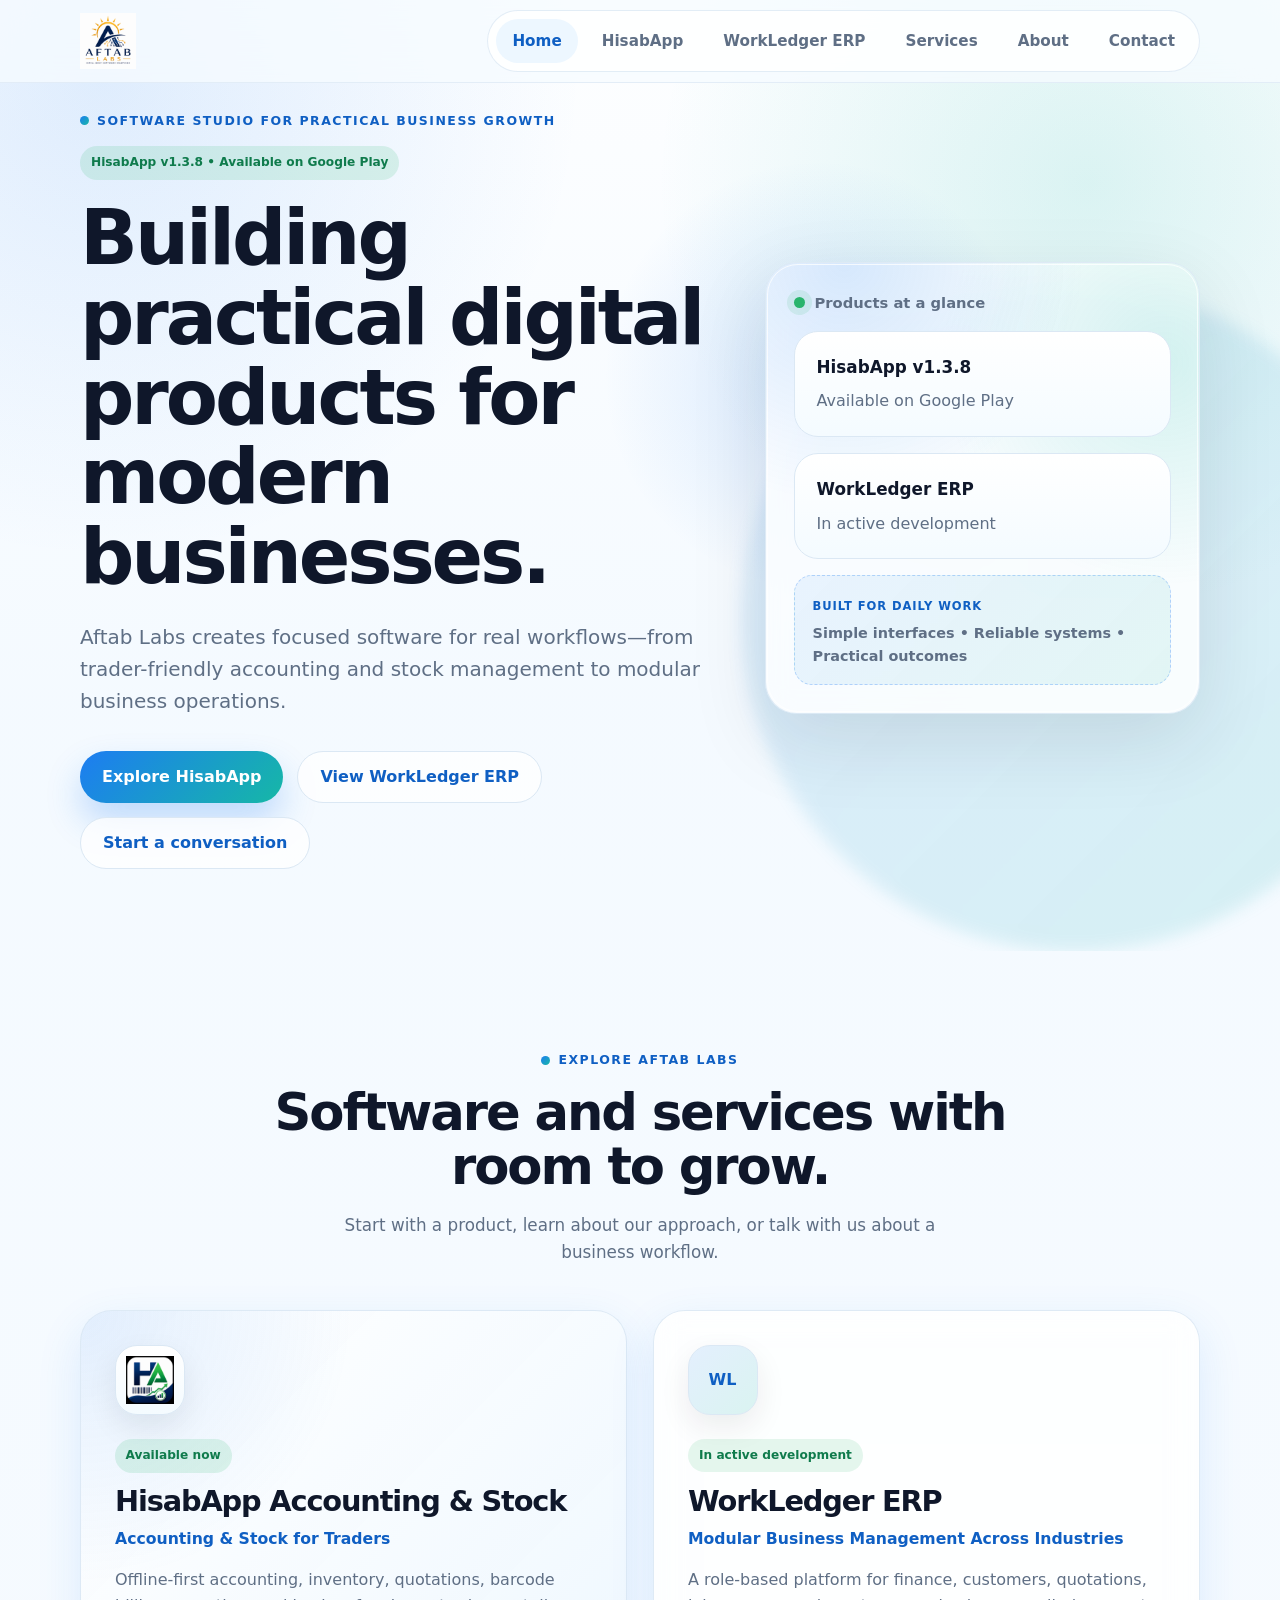
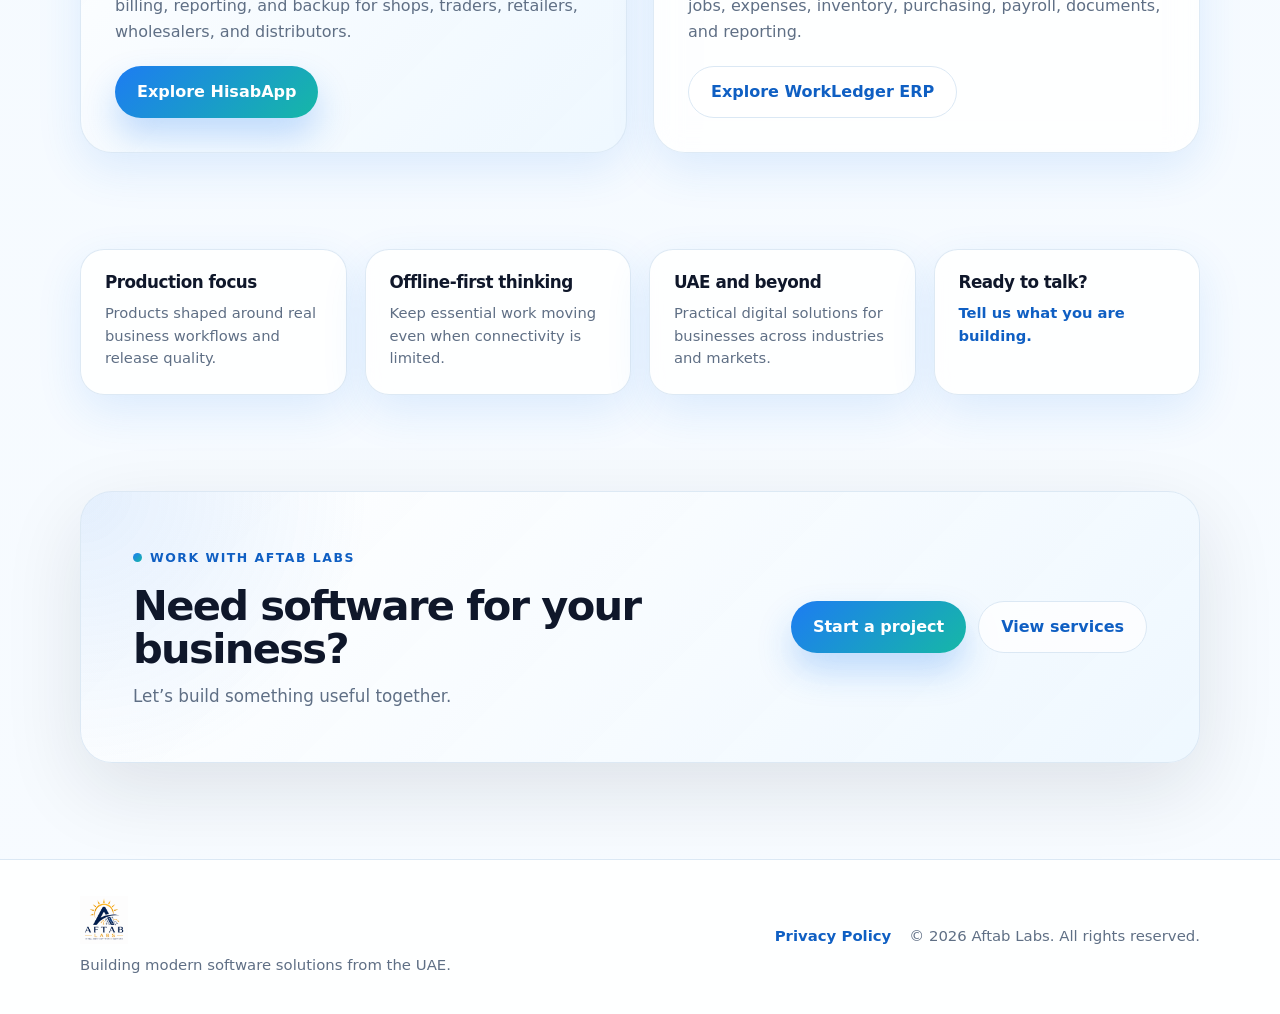
==== index.html @ db3553d0 "Convert website to multi-page static site" ====
<!DOCTYPE html>
<html lang="en">
<head>
  <meta charset="UTF-8">
  <meta name="viewport" content="width=device-width, initial-scale=1.0">
  <meta name="google-site-verification" content="0Ly6-hkCd9INJCVH35sfvbe9faQT4SO8TPJ5B1sf8u8">
  <meta name="description" content="Aftab Labs builds practical business software, including HisabApp Accounting &amp; Stock and WorkLedger ERP, for companies across the UAE and beyond.">
  <link rel="canonical" href="https://aftablabs.com/">
  <meta property="og:type" content="website">
  <meta property="og:url" content="https://aftablabs.com/">
  <meta property="og:title" content="Aftab Labs | Practical software for modern businesses">
  <meta property="og:description" content="Explore HisabApp, WorkLedger ERP, and practical technology services from Aftab Labs.">
  <meta property="og:image" content="https://aftablabs.com/assets/aftab-labs-social-preview.png">
  <meta property="og:image:width" content="1731"><meta property="og:image:height" content="909"><meta property="og:image:alt" content="Aftab Labs — practical software for modern businesses">
  <meta name="twitter:card" content="summary_large_image"><meta name="twitter:image" content="https://aftablabs.com/assets/aftab-labs-social-preview.png">
  <title>Aftab Labs | Practical software for modern businesses</title>
  <link rel="icon" type="image/png" href="assets/favicon.png">
  <link rel="stylesheet" href="style.css">
  <script type="application/ld+json">{"@context":"https://schema.org","@type":"Organization","name":"Aftab Labs","url":"https://aftablabs.com/","logo":"https://aftablabs.com/assets/aftab-labs-logo-final.png","email":"info@aftablabs.com","telephone":"+971541717940","address":{"@type":"PostalAddress","addressCountry":"AE"}}</script>
</head>
<body>
  <header class="site-header" data-header>
    <nav class="nav container" aria-label="Primary navigation">
      <a class="brand" href="index.html" aria-label="Aftab Labs home"><img src="assets/aftab-labs-logo-final.png" alt="Aftab Labs logo"></a>
      <button class="nav-toggle" type="button" aria-expanded="false" aria-controls="primary-menu" data-nav-toggle><span class="sr-only">Toggle navigation</span><span></span><span></span><span></span></button>
      <div class="nav-menu" id="primary-menu" data-nav-menu>
        <a href="index.html" aria-current="page">Home</a><a href="hisabapp.html">HisabApp</a><a href="workledger-erp.html">WorkLedger ERP</a><a href="services.html">Services</a><a href="about.html">About</a><a href="contact.html">Contact</a>
      </div>
    </nav>
  </header>

  <main>
    <section class="hero section home-hero"><div class="container hero-grid"><div class="hero-copy reveal"><p class="eyebrow">Software studio for practical business growth</p><span class="badge badge-live">HisabApp v1.3.8 &bull; Available on Google Play</span><h1>Building practical digital products for modern businesses.</h1><p class="hero-text">Aftab Labs creates focused software for real workflows—from trader-friendly accounting and stock management to modular business operations.</p><div class="hero-actions"><a class="btn btn-primary" href="hisabapp.html">Explore HisabApp</a><a class="btn btn-secondary" href="workledger-erp.html">View WorkLedger ERP</a><a class="btn btn-secondary" href="contact.html">Start a conversation</a></div></div><div class="hero-card reveal" aria-label="Aftab Labs products"><div class="hero-card-header"><span class="status-dot"></span><span>Products at a glance</span></div><div class="metric-card"><strong>HisabApp v1.3.8</strong><span>Available on Google Play</span></div><div class="metric-card"><strong>WorkLedger ERP</strong><span>In active development</span></div><div class="hero-next"><span class="hero-next-label">Built for daily work</span><p>Simple interfaces &bull; Reliable systems &bull; Practical outcomes</p></div></div></div></section>

    <section class="section products"><div class="container"><div class="section-heading centered reveal"><p class="eyebrow">Explore Aftab Labs</p><h2>Software and services with room to grow.</h2><p>Start with a product, learn about our approach, or talk with us about a business workflow.</p></div><div class="product-grid"><article class="product-card featured reveal"><div class="product-logo-wrap"><img src="assets/hisabapp-logo.png" alt="HisabApp logo"></div><div><span class="badge badge-live">Available now</span><h3>HisabApp Accounting &amp; Stock</h3><p class="product-tagline">Accounting &amp; Stock for Traders</p><p>Offline-first accounting, inventory, quotations, barcode billing, reporting, and backup for shops, traders, retailers, wholesalers, and distributors.</p><div class="product-actions"><a class="btn btn-primary" href="hisabapp.html">Explore HisabApp</a></div></div></article><article class="product-card reveal"><div class="product-icon" aria-hidden="true">WL</div><div><span class="badge badge-green">In active development</span><h3>WorkLedger ERP</h3><p class="product-tagline">Modular Business Management Across Industries</p><p>A role-based platform for finance, customers, quotations, jobs, expenses, inventory, purchasing, payroll, documents, and reporting.</p><div class="product-actions"><a class="btn btn-secondary" href="workledger-erp.html">Explore WorkLedger ERP</a></div></div></article></div></div></section>

    <section class="section trust"><div class="container"><div class="trust-grid"><article class="trust-card reveal"><h3>Production focus</h3><p>Products shaped around real business workflows and release quality.</p></article><article class="trust-card reveal"><h3>Offline-first thinking</h3><p>Keep essential work moving even when connectivity is limited.</p></article><article class="trust-card reveal"><h3>UAE and beyond</h3><p>Practical digital solutions for businesses across industries and markets.</p></article><article class="trust-card reveal"><h3>Ready to talk?</h3><p><a href="contact.html">Tell us what you are building.</a></p></article></div></div></section>

    <section class="section cta-band"><div class="container cta-band-card reveal"><div><p class="eyebrow">Work with Aftab Labs</p><h2>Need software for your business?</h2><p>Let&rsquo;s build something useful together.</p></div><div class="cta-band-actions"><a class="btn btn-primary" href="contact.html">Start a project</a><a class="btn btn-secondary" href="services.html">View services</a></div></div></section>
  </main>

  <footer class="site-footer"><div class="container footer-content"><div class="footer-main"><a class="brand footer-brand" href="index.html" aria-label="Aftab Labs home"><img src="assets/aftab-labs-logo-final.png" alt="Aftab Labs logo"></a><p>Building modern software solutions from the UAE.</p></div><div class="footer-meta"><a href="privacy.html">Privacy Policy</a><span>&copy; <span data-year></span> Aftab Labs. All rights reserved.</span></div></div></footer>
  <script src="script.js"></script>
</body>
</html>
---- style.css ----
:root {
  --bg: #f7fbff;
  --surface: #ffffff;
  --surface-soft: #edf7ff;
  --text: #0f172a;
  --muted: #5f6f85;
  --line: #dbe8f4;
  --blue: #1d7cf2;
  --blue-dark: #0f5fc3;
  --teal: #16b8a6;
  --green: #28b46b;
  --shadow: 0 26px 80px rgba(15, 23, 42, 0.11);
  --shadow-soft: 0 16px 45px rgba(29, 124, 242, 0.12);
  --shadow-lift: 0 24px 58px rgba(15, 23, 42, 0.13);
  --radius-xl: 32px;
  --radius-lg: 24px;
  --radius-md: 18px;
}

* {
  box-sizing: border-box;
}

html {
  scroll-behavior: smooth;
}

body {
  margin: 0;
  font-family: system-ui, -apple-system, BlinkMacSystemFont, "Segoe UI", sans-serif;
  color: var(--text);
  background:
    radial-gradient(circle at 8% 3%, rgba(29, 124, 242, 0.13), transparent 30rem),
    radial-gradient(circle at 85% 7%, rgba(22, 184, 166, 0.14), transparent 27rem),
    linear-gradient(180deg, rgba(255, 255, 255, 0.72), rgba(237, 247, 255, 0.28) 44rem, rgba(255, 255, 255, 0)),
    var(--bg);
  line-height: 1.6;
}

body.nav-open {
  overflow: hidden;
}

img {
  display: block;
  max-width: 100%;
}

a {
  color: inherit;
  text-decoration: none;
}

p {
  margin: 0;
  color: var(--muted);
}

h1,
h2,
h3 {
  margin: 0;
  color: var(--text);
  letter-spacing: -0.04em;
  line-height: 1.05;
}

h1 {
  max-width: 760px;
  font-size: clamp(3rem, 8vw, 5.9rem);
}

h2 {
  font-size: clamp(2rem, 4vw, 3.35rem);
}

h3 {
  font-size: 1.35rem;
}

.container {
  width: min(1120px, calc(100% - 40px));
  margin-inline: auto;
}

.section {
  padding: 96px 0;
}

.narrow-hero {
  width: min(900px, calc(100% - 40px));
}

.narrow-content {
  width: min(780px, calc(100% - 40px));
}

.narrow-content h2 {
  margin-top: 42px;
  margin-bottom: 14px;
  font-size: clamp(1.6rem, 3vw, 2.3rem);
}

.narrow-content p {
  margin-bottom: 18px;
}

.narrow-content a,
.trust-card a {
  color: var(--blue-dark);
  font-weight: 700;
}

.product-page-logo {
  width: 180px;
  height: auto;
  margin: 0 auto 20px;
}

.contact-section {
  padding-top: 72px;
}

.contact-layout {
  display: grid;
  grid-template-columns: minmax(340px, 0.88fr) minmax(0, 1.12fr);
  gap: 28px;
  align-items: stretch;
}

.contact-card.contact-details-card {
  grid-template-columns: 1fr;
  align-content: start;
  gap: 30px;
  padding: 38px;
}

.contact-details-card .contact-links a {
  min-width: 0;
}

.contact-location {
  margin-top: auto !important;
  padding-top: 8px;
  color: var(--blue-dark);
  font-size: 0.88rem;
  font-weight: 700;
}

.contact-form {
  display: grid;
  gap: 10px;
  padding: 38px;
  background: var(--surface);
  border: 1px solid var(--line);
  border-radius: var(--radius-xl);
  box-shadow: var(--shadow-soft);
}

.contact-form h2 {
  margin-bottom: 8px;
}

.contact-form label:not(.honeypot) {
  margin-top: 8px;
  color: var(--text);
  font-weight: 700;
}

.contact-form input,
.contact-form textarea {
  width: 100%;
  padding: 13px 15px;
  color: var(--text);
  font: inherit;
  background: var(--bg);
  border: 1px solid var(--line);
  border-radius: 14px;
}

.contact-form input:focus,
.contact-form textarea:focus {
  outline: 3px solid rgba(29, 124, 242, 0.18);
  border-color: var(--blue);
}

.contact-form button:disabled {
  cursor: wait;
  opacity: 0.65;
}

.form-note,
.form-status {
  font-size: 0.92rem;
}

.form-status {
  min-height: 1.5em;
  color: var(--blue-dark);
}

.honeypot {
  position: absolute;
  width: 1px;
  height: 1px;
  overflow: hidden;
  clip: rect(0 0 0 0);
  white-space: nowrap;
}

.sr-only {
  position: absolute;
  width: 1px;
  height: 1px;
  padding: 0;
  margin: -1px;
  overflow: hidden;
  clip: rect(0, 0, 0, 0);
  white-space: nowrap;
  border: 0;
}

.site-header {
  position: sticky;
  top: 0;
  z-index: 20;
  width: 100%;
  background: rgba(247, 251, 255, 0.78);
  border-bottom: 1px solid rgba(219, 232, 244, 0.72);
  backdrop-filter: blur(18px);
  transition: box-shadow 180ms ease, background 180ms ease;
}

.site-header.is-scrolled {
  background: rgba(255, 255, 255, 0.9);
  box-shadow: 0 14px 40px rgba(15, 23, 42, 0.07);
}

.nav {
  display: flex;
  align-items: center;
  justify-content: space-between;
  min-height: 82px;
  gap: 24px;
}

.brand {
  display: inline-flex;
  align-items: center;
  gap: 12px;
  font-weight: 800;
  letter-spacing: -0.03em;
}

.brand img {
  height: 56px;
  width: auto;
  max-height: 56px;
  object-fit: contain;
}

.nav-menu {
  display: flex;
  align-items: center;
  gap: 8px;
  padding: 8px;
  background: rgba(255, 255, 255, 0.72);
  border: 1px solid rgba(219, 232, 244, 0.78);
  border-radius: 999px;
}

.nav-menu a {
  padding: 10px 16px;
  color: var(--muted);
  font-size: 0.95rem;
  font-weight: 600;
  border-radius: 999px;
  transition: color 180ms ease, background 180ms ease;
}

.nav-menu a:hover,
.nav-menu a:focus-visible {
  color: var(--blue-dark);
  background: var(--surface-soft);
}

.nav-menu a[aria-current="page"] {
  color: var(--blue-dark);
  background: var(--surface-soft);
}

.nav-toggle {
  display: none;
  width: 44px;
  height: 44px;
  padding: 10px;
  background: var(--surface);
  border: 1px solid var(--line);
  border-radius: 14px;
}

.nav-toggle span:not(.sr-only) {
  display: block;
  width: 100%;
  height: 2px;
  margin: 5px 0;
  background: var(--text);
  border-radius: 999px;
}

.hero {
  position: relative;
  min-height: min(780px, calc(100vh - 82px));
  display: grid;
  align-items: center;
  padding-top: 34px;
  padding-bottom: 72px;
  overflow: hidden;
}

.hero.page-hero {
  min-height: 560px;
}

.home-hero h1 {
  font-size: clamp(3rem, 6vw, 4.75rem);
}

.page-hero h1 {
  max-width: 820px;
  font-size: clamp(2.8rem, 6vw, 4.8rem);
}

.hero::before {
  content: "";
  position: absolute;
  inset: 8% auto auto 50%;
  width: 28rem;
  height: 28rem;
  background: radial-gradient(circle, rgba(29, 124, 242, 0.16), transparent 68%);
  transform: translateX(-10%);
  z-index: -1;
}

.hero::after {
  content: "";
  position: absolute;
  inset: auto -10% 0 auto;
  width: 52vw;
  height: 52vw;
  min-width: 420px;
  min-height: 420px;
  background: linear-gradient(135deg, rgba(29, 124, 242, 0.11), rgba(22, 184, 166, 0.14));
  border-radius: 999px;
  filter: blur(8px);
  z-index: -1;
}

.hero-grid {
  display: grid;
  grid-template-columns: minmax(0, 1.18fr) minmax(320px, 0.82fr);
  align-items: center;
  gap: 58px;
  transform: translateY(-10px);
}

.eyebrow {
  display: inline-flex;
  align-items: center;
  gap: 8px;
  margin-bottom: 16px;
  color: var(--blue-dark);
  font-size: 0.78rem;
  font-weight: 800;
  letter-spacing: 0.12em;
  text-transform: uppercase;
}

.eyebrow::before {
  content: "";
  width: 9px;
  height: 9px;
  background: linear-gradient(135deg, var(--blue), var(--teal));
  border-radius: 999px;
}

.hero-text {
  max-width: 650px;
  margin-top: 24px;
  font-size: clamp(1.05rem, 2vw, 1.25rem);
}

.hero-actions {
  display: flex;
  flex-wrap: wrap;
  gap: 14px;
  margin-top: 34px;
}

.btn {
  display: inline-flex;
  align-items: center;
  justify-content: center;
  min-height: 52px;
  padding: 0 22px;
  font-weight: 800;
  border-radius: 999px;
  transition: transform 180ms ease, box-shadow 180ms ease, background 180ms ease;
}

.btn:hover,
.btn:focus-visible {
  transform: translateY(-2px);
}

.btn-primary {
  color: #ffffff;
  background: linear-gradient(135deg, var(--blue), var(--teal));
  box-shadow: 0 18px 34px rgba(29, 124, 242, 0.25);
}

.btn-secondary {
  color: var(--blue-dark);
  background: rgba(255, 255, 255, 0.78);
  border: 1px solid var(--line);
}

.hero-card,
.product-card,
.service-card,
.contact-card {
  background: rgba(255, 255, 255, 0.82);
  border: 1px solid rgba(219, 232, 244, 0.9);
  box-shadow: var(--shadow-soft);
  backdrop-filter: blur(14px);
}

.hero-card {
  position: relative;
  display: grid;
  gap: 16px;
  padding: 28px;
  overflow: hidden;
  background:
    radial-gradient(circle at 18% 0%, rgba(29, 124, 242, 0.16), transparent 15rem),
    radial-gradient(circle at 92% 22%, rgba(22, 184, 166, 0.16), transparent 14rem),
    rgba(255, 255, 255, 0.84);
  border-radius: var(--radius-xl);
  box-shadow: var(--shadow);
}

.hero-card::before {
  content: "";
  position: absolute;
  inset: 1px;
  border: 1px solid rgba(255, 255, 255, 0.72);
  border-radius: calc(var(--radius-xl) - 1px);
  pointer-events: none;
}

.hero-card-header {
  display: flex;
  align-items: center;
  gap: 10px;
  color: var(--muted);
  font-size: 0.92rem;
  font-weight: 700;
}

.status-dot {
  width: 11px;
  height: 11px;
  background: var(--green);
  border-radius: 999px;
  box-shadow: 0 0 0 7px rgba(40, 180, 107, 0.12);
}

.hero-dashboard {
  display: grid;
  grid-template-columns: 1fr 118px;
  gap: 16px;
  align-items: end;
  padding: 18px;
  background:
    linear-gradient(135deg, rgba(255, 255, 255, 0.94), rgba(237, 247, 255, 0.82));
  border: 1px solid rgba(219, 232, 244, 0.92);
  border-radius: 24px;
  box-shadow: 0 14px 34px rgba(15, 23, 42, 0.07);
}

.dashboard-label {
  display: block;
  margin-bottom: 6px;
  color: var(--muted);
  font-size: 0.78rem;
  font-weight: 800;
  letter-spacing: 0.08em;
  text-transform: uppercase;
}

.hero-dashboard strong {
  display: block;
  font-size: 1.2rem;
  line-height: 1.1;
  letter-spacing: -0.04em;
}

.dashboard-chart {
  display: flex;
  align-items: end;
  gap: 7px;
  height: 72px;
  padding: 10px;
  background: rgba(255, 255, 255, 0.72);
  border: 1px solid rgba(219, 232, 244, 0.8);
  border-radius: 18px;
}

.dashboard-chart span {
  flex: 1;
  height: var(--height);
  min-height: 16px;
  background: linear-gradient(180deg, var(--teal), var(--blue));
  border-radius: 999px 999px 4px 4px;
  opacity: 0.86;
}

.metric-card {
  padding: 22px;
  background: linear-gradient(180deg, #ffffff, #f4fbff);
  border: 1px solid var(--line);
  border-radius: var(--radius-lg);
  box-shadow: inset 0 1px 0 rgba(255, 255, 255, 0.9);
}

.metric-card strong,
.metric-card span {
  display: block;
}

.metric-card strong {
  margin-bottom: 8px;
  font-size: 1.05rem;
}

.metric-card span {
  color: var(--muted);
}

.capability-list {
  display: grid;
  grid-template-columns: repeat(2, 1fr);
  gap: 10px;
}

.capability-list span {
  padding: 12px;
  color: var(--blue-dark);
  font-size: 0.88rem;
  font-weight: 800;
  text-align: center;
  background: var(--surface-soft);
  border-radius: 14px;
}

.split {
  display: grid;
  grid-template-columns: 0.9fr 1.1fr;
  gap: 70px;
  align-items: start;
}

.section-heading p:not(.eyebrow) {
  max-width: 660px;
  margin-top: 18px;
  font-size: 1.05rem;
}

.centered {
  max-width: 780px;
  margin: 0 auto 44px;
  text-align: center;
}

.centered .eyebrow {
  justify-content: center;
}

.centered p:not(.eyebrow) {
  margin-inline: auto;
}

.section-copy {
  display: grid;
  gap: 18px;
  font-size: 1.06rem;
}

.product-grid {
  display: grid;
  grid-template-columns: repeat(2, minmax(0, 1fr));
  gap: 26px;
}

.product-card {
  position: relative;
  display: grid;
  gap: 24px;
  min-height: 100%;
  padding: 34px;
  overflow: hidden;
  border-radius: var(--radius-xl);
  transition: transform 220ms ease, border-color 220ms ease, box-shadow 220ms ease;
}

.product-card::after {
  content: "";
  position: absolute;
  inset: auto -15% -32% 35%;
  width: 220px;
  height: 220px;
  background: radial-gradient(circle, rgba(29, 124, 242, 0.13), transparent 68%);
  opacity: 0;
  transition: opacity 220ms ease, transform 220ms ease;
  pointer-events: none;
}

.product-card:hover,
.product-card:focus-within {
  transform: translateY(-6px);
  border-color: rgba(29, 124, 242, 0.24);
  box-shadow: var(--shadow-lift);
}

.product-card:hover::after,
.product-card:focus-within::after {
  opacity: 1;
  transform: translateY(-10px);
}

.product-card.featured {
  background:
    radial-gradient(circle at 0% 0%, rgba(29, 124, 242, 0.13), transparent 17rem),
    linear-gradient(135deg, rgba(255, 255, 255, 0.94), rgba(237, 247, 255, 0.92)),
    var(--surface);
}

.product-logo-wrap,
.product-icon {
  display: grid;
  place-items: center;
  width: 70px;
  height: 70px;
  background: linear-gradient(180deg, #ffffff, #f4fbff);
  border: 1px solid var(--line);
  border-radius: 22px;
  box-shadow: 0 12px 30px rgba(15, 23, 42, 0.08);
}

.product-logo-wrap img {
  width: 48px;
  height: 48px;
  object-fit: contain;
}

.product-icon {
  color: var(--blue-dark);
  font-weight: 900;
  background: linear-gradient(135deg, rgba(29, 124, 242, 0.12), rgba(22, 184, 166, 0.16)), #ffffff;
}

.badge {
  display: inline-flex;
  margin-bottom: 14px;
  padding: 7px 11px;
  color: var(--blue-dark);
  font-size: 0.76rem;
  font-weight: 800;
  background: rgba(29, 124, 242, 0.1);
  border-radius: 999px;
}

.badge-green {
  color: #0f7b4c;
  background: rgba(40, 180, 107, 0.12);
}

.badge-live {
  color: #0f7b4c;
  background: rgba(40, 180, 107, 0.14);
}

.hero-copy .badge-live {
  margin-bottom: 18px;
}

.product-actions {
  margin-top: 22px;
}

.product-tagline {
  margin-top: 10px !important;
  color: var(--blue-dark) !important;
  font-weight: 700;
  font-size: 0.98rem !important;
}

.release-note {
  margin-top: 14px !important;
  font-size: 0.92rem !important;
  line-height: 1.55;
}

.hero-next {
  padding: 16px 18px;
  background: linear-gradient(135deg, rgba(29, 124, 242, 0.08), rgba(22, 184, 166, 0.1));
  border: 1px dashed rgba(29, 124, 242, 0.28);
  border-radius: 18px;
}

.hero-next-label {
  display: inline-block;
  margin-bottom: 6px;
  color: var(--blue-dark);
  font-size: 0.72rem;
  font-weight: 800;
  letter-spacing: 0.08em;
  text-transform: uppercase;
}

.hero-next p {
  color: var(--muted);
  font-size: 0.9rem;
  font-weight: 600;
}

.feature-badges {
  display: flex;
  flex-wrap: wrap;
  gap: 8px;
  margin-top: 18px;
}

.feature-badge {
  display: inline-flex;
  align-items: center;
  gap: 6px;
  padding: 7px 11px;
  color: var(--blue-dark);
  font-size: 0.76rem;
  font-weight: 800;
  background: rgba(29, 124, 242, 0.08);
  border: 1px solid rgba(29, 124, 242, 0.14);
  border-radius: 999px;
}

.feature-badge::before {
  content: "\2713";
  color: var(--green);
  font-weight: 900;
}

.coming-soon-list {
  display: grid;
  gap: 10px;
  margin: 0;
  padding: 0;
  list-style: none;
}

.coming-soon-list li {
  padding: 12px 14px;
  color: var(--muted);
  font-size: 0.9rem;
  font-weight: 600;
  background: var(--surface-soft);
  border-radius: 14px;
}

.release-banner {
  padding: 14px 0 0;
}

.release-banner-inner {
  display: flex;
  align-items: center;
  justify-content: space-between;
  gap: 20px;
  padding: 16px 20px;
  background:
    linear-gradient(135deg, rgba(255, 255, 255, 0.94), rgba(237, 247, 255, 0.9));
  border: 1px solid rgba(219, 232, 244, 0.92);
  border-radius: 20px;
  box-shadow: var(--shadow-soft);
}

.release-banner-title {
  color: var(--text);
  font-size: 0.98rem;
  font-weight: 800;
  letter-spacing: -0.02em;
}

.release-banner-languages {
  margin-top: 4px;
  font-size: 0.86rem;
}

.download {
  padding-top: 0;
}

.download-card {
  display: grid;
  grid-template-columns: minmax(0, 1fr) auto;
  gap: 32px;
  align-items: center;
  padding: clamp(24px, 4vw, 40px);
  background: rgba(255, 255, 255, 0.86);
  border: 1px solid rgba(219, 232, 244, 0.92);
  border-radius: var(--radius-xl);
  box-shadow: var(--shadow);
}

.download-actions {
  display: grid;
  gap: 16px;
  justify-items: start;
}

.play-badge-link {
  display: inline-block;
}

.play-badge {
  width: min(200px, 100%);
  height: auto;
}

.download-cta {
  font-size: 0.95rem;
  font-weight: 700;
  color: var(--blue-dark);
}

.download-qr {
  display: grid;
  justify-items: center;
  gap: 10px;
  padding: 16px;
  background: #ffffff;
  border: 1px solid var(--line);
  border-radius: 20px;
  box-shadow: var(--shadow-soft);
}

.download-qr img {
  width: 180px;
  height: 180px;
  object-fit: contain;
}

.download-qr p {
  font-size: 0.86rem;
  font-weight: 700;
  text-align: center;
  color: var(--blue-dark);
}

.hisab-feature-grid {
  display: grid;
  grid-template-columns: repeat(4, minmax(0, 1fr));
  gap: 18px;
}

.hisab-feature-card {
  padding: 24px;
  background: rgba(255, 255, 255, 0.86);
  border: 1px solid rgba(219, 232, 244, 0.92);
  border-radius: var(--radius-lg);
  box-shadow: var(--shadow-soft);
}

.hisab-feature-card h3 {
  font-size: 1.05rem;
  letter-spacing: -0.03em;
}

.hisab-feature-card p {
  margin-top: 10px;
  font-size: 0.92rem;
  line-height: 1.55;
}

.product-card p {
  margin-top: 16px;
}

.product-card h3 {
  font-size: clamp(1.45rem, 2.4vw, 1.8rem);
}

.preview {
  position: relative;
  overflow: hidden;
  background:
    radial-gradient(circle at 50% 34%, rgba(22, 184, 166, 0.12), transparent 34rem),
    radial-gradient(circle at 88% 16%, rgba(29, 124, 242, 0.1), transparent 28rem),
    linear-gradient(180deg, rgba(237, 247, 255, 0.72), rgba(255, 255, 255, 0));
}

.preview::before {
  content: "";
  position: absolute;
  inset: 18% 8% auto;
  height: 260px;
  background: linear-gradient(135deg, rgba(29, 124, 242, 0.1), rgba(22, 184, 166, 0.11));
  border: 1px solid rgba(255, 255, 255, 0.58);
  border-radius: 999px;
  filter: blur(28px);
  pointer-events: none;
}

.showcase-banner,
.screenshot-grid {
  position: relative;
}

.showcase-banner {
  display: grid;
  grid-template-columns: minmax(0, 1.1fr) minmax(300px, 0.9fr);
  gap: 28px;
  align-items: center;
  margin-bottom: 28px;
  padding: clamp(18px, 3vw, 28px);
  background:
    radial-gradient(circle at 12% 0%, rgba(29, 124, 242, 0.13), transparent 18rem),
    linear-gradient(135deg, rgba(255, 255, 255, 0.9), rgba(237, 247, 255, 0.86));
  border: 1px solid rgba(219, 232, 244, 0.92);
  border-radius: var(--radius-xl);
  box-shadow: var(--shadow);
  backdrop-filter: blur(14px);
  transition: transform 220ms ease, box-shadow 220ms ease, border-color 220ms ease;
}

.showcase-banner:hover {
  transform: translateY(-5px);
  border-color: rgba(29, 124, 242, 0.24);
  box-shadow: var(--shadow-lift);
}

.showcase-banner-copy {
  padding: 8px;
}

.showcase-banner-copy h3 {
  font-size: clamp(1.65rem, 3vw, 2.5rem);
}

.showcase-banner-copy p {
  margin-top: 16px;
  font-size: 1.02rem;
}

.showcase-image,
.screenshot-image {
  background:
    linear-gradient(135deg, rgba(255, 255, 255, 0.88), rgba(237, 247, 255, 0.72)),
    #ffffff;
  border: 1px solid rgba(219, 232, 244, 0.92);
  box-shadow: inset 0 1px 0 rgba(255, 255, 255, 0.88);
}

.showcase-image {
  position: relative;
  overflow: hidden;
  border-radius: 26px;
}

.showcase-image::after,
.screenshot-image::after {
  content: "";
  position: absolute;
  inset: 0;
  background: linear-gradient(135deg, rgba(255, 255, 255, 0.18), transparent 46%);
  pointer-events: none;
}

.showcase-image img,
.screenshot-image img {
  display: block;
  width: 100%;
  height: 100%;
  object-fit: contain;
}

.showcase-image img {
  aspect-ratio: 16 / 9;
  transition: transform 260ms ease;
}

.screenshot-grid {
  position: relative;
  display: grid;
  grid-template-columns: repeat(3, minmax(0, 1fr));
  gap: 22px;
  align-items: start;
}

.screenshot-card {
  position: relative;
  display: flex;
  flex-direction: column;
  overflow: hidden;
  min-width: 0;
  height: 100%;
  padding: 10px;
  background: rgba(255, 255, 255, 0.86);
  border: 1px solid rgba(219, 232, 244, 0.92);
  border-radius: 24px;
  box-shadow: var(--shadow-soft);
  backdrop-filter: blur(14px);
  transition: transform 220ms ease, box-shadow 220ms ease, border-color 220ms ease;
}

.screenshot-card:hover {
  transform: translateY(-6px) scale(1.01);
  border-color: rgba(29, 124, 242, 0.24);
  box-shadow: var(--shadow-lift);
}

.showcase-banner:hover img {
  transform: scale(1.025);
}

.screenshot-image {
  position: relative;
  display: flex;
  align-items: center;
  justify-content: center;
  overflow: hidden;
  height: 420px;
  border-radius: 18px;
}

.screenshot-image img {
  width: 100%;
  height: 100%;
  object-fit: contain;
}

.screenshot-copy {
  padding: 16px 8px 8px;
}

.screenshot-copy h3 {
  font-size: 1.08rem;
  letter-spacing: -0.03em;
}

.screenshot-copy p {
  margin-top: 8px;
  font-size: 0.9rem;
  line-height: 1.55;
}

.trust {
  padding-top: 0;
}

.trust-grid {
  display: grid;
  grid-template-columns: repeat(4, minmax(0, 1fr));
  gap: 18px;
}

.trust-card {
  padding: 24px;
  background: rgba(255, 255, 255, 0.86);
  border: 1px solid rgba(219, 232, 244, 0.92);
  border-radius: var(--radius-lg);
  box-shadow: var(--shadow-soft);
  backdrop-filter: blur(14px);
}

.trust-card h3 {
  font-size: 1.05rem;
  letter-spacing: -0.03em;
}

.trust-card p {
  margin-top: 10px;
  font-size: 0.92rem;
  line-height: 1.55;
}

.service-grid {
  display: grid;
  grid-template-columns: repeat(3, minmax(0, 1fr));
  gap: 18px;
}

.service-card {
  padding: 26px;
  border-radius: var(--radius-lg);
}

.service-icon {
  display: inline-flex;
  margin-bottom: 28px;
  color: var(--teal);
  font-size: 0.86rem;
  font-weight: 900;
}

.service-card p {
  margin-top: 14px;
  font-size: 0.95rem;
}

.cta-band {
  padding-top: 0;
}

.cta-band-card {
  display: flex;
  align-items: center;
  justify-content: space-between;
  gap: 28px;
  padding: clamp(30px, 5vw, 52px);
  background:
    radial-gradient(circle at 0% 0%, rgba(29, 124, 242, 0.12), transparent 18rem),
    linear-gradient(135deg, rgba(255, 255, 255, 0.94), rgba(237, 247, 255, 0.9));
  border: 1px solid rgba(219, 232, 244, 0.92);
  border-radius: var(--radius-xl);
  box-shadow: var(--shadow);
}

.cta-band-card h2 {
  font-size: clamp(1.8rem, 3.5vw, 2.6rem);
}

.cta-band-card p:not(.eyebrow) {
  margin-top: 12px;
  font-size: 1.05rem;
}

.cta-band-actions {
  display: flex;
  flex-wrap: wrap;
  gap: 12px;
  flex-shrink: 0;
}

.contact-card {
  position: relative;
  display: grid;
  grid-template-columns: 1.15fr 0.85fr;
  gap: 36px;
  align-items: center;
  padding: clamp(30px, 6vw, 58px);
  background:
    linear-gradient(135deg, rgba(255, 255, 255, 0.92), rgba(237, 247, 255, 0.9)),
    var(--surface);
  border-radius: var(--radius-xl);
  box-shadow: var(--shadow);
  overflow: hidden;
}

.contact-card::after {
  content: "";
  position: absolute;
  inset: auto -8% -45% auto;
  width: 360px;
  height: 360px;
  background: radial-gradient(circle, rgba(22, 184, 166, 0.16), transparent 66%);
  pointer-events: none;
}

.contact-card p:not(.eyebrow) {
  margin-top: 18px;
  max-width: 640px;
}

.contact-card > div {
  position: relative;
  z-index: 1;
}

.contact-links {
  position: relative;
  z-index: 1;
  display: grid;
  gap: 12px;
}

.contact-links a {
  display: flex;
  align-items: center;
  gap: 12px;
  padding: 16px 18px;
  color: var(--blue-dark);
  font-weight: 800;
  overflow-wrap: anywhere;
  background: #ffffff;
  border: 1px solid var(--line);
  border-radius: 18px;
  transition: transform 180ms ease, border-color 180ms ease, box-shadow 180ms ease, background 180ms ease;
}

.contact-links a:hover,
.contact-links a:focus-visible {
  transform: translateY(-3px);
  border-color: rgba(29, 124, 242, 0.32);
  background: linear-gradient(135deg, #ffffff, #f4fbff);
  box-shadow: 0 16px 34px rgba(29, 124, 242, 0.13);
}

.contact-icon {
  flex: 0 0 auto;
  position: relative;
  display: inline-block;
  width: 34px;
  height: 34px;
  color: var(--blue-dark);
  background: rgba(29, 124, 242, 0.1);
  border-radius: 12px;
}

.contact-icon.email::before {
  content: "";
  position: absolute;
  inset: 10px 8px;
  border: 1.8px solid currentColor;
  border-radius: 4px;
}

.contact-icon.email::after {
  content: "";
  position: absolute;
  left: 10px;
  top: 12px;
  width: 14px;
  height: 9px;
  border-right: 1.8px solid currentColor;
  border-bottom: 1.8px solid currentColor;
  transform: rotate(45deg) skew(-10deg, -10deg);
  transform-origin: center;
}

.contact-icon.whatsapp {
  color: #0f7b4c;
  background: rgba(40, 180, 107, 0.12);
}

.contact-icon.whatsapp::before {
  content: "";
  position: absolute;
  inset: 8px;
  border: 1.8px solid currentColor;
  border-radius: 50%;
}

.contact-icon.whatsapp::after {
  content: "";
  position: absolute;
  left: 13px;
  top: 12px;
  width: 9px;
  height: 9px;
  border-left: 2px solid currentColor;
  border-bottom: 2px solid currentColor;
  border-radius: 2px 0 2px 6px;
  transform: rotate(-35deg);
  box-shadow: -5px 9px 0 -3px currentColor;
}

.site-footer {
  padding: 36px 0;
  background: rgba(255, 255, 255, 0.84);
  border-top: 1px solid var(--line);
  backdrop-filter: blur(12px);
}

.footer-content {
  display: flex;
  align-items: center;
  justify-content: space-between;
  gap: 28px;
}

.footer-main {
  display: grid;
  gap: 10px;
}

.footer-brand img {
  height: 48px;
  width: auto;
  max-height: 48px;
  object-fit: contain;
}

.footer-content p,
.footer-meta {
  font-size: 0.93rem;
}

.footer-meta {
  display: flex;
  align-items: center;
  justify-content: flex-end;
  flex-wrap: wrap;
  gap: 12px 18px;
  color: var(--muted);
}

.footer-meta a {
  color: var(--blue-dark);
  font-weight: 800;
}

.footer-meta a:hover,
.footer-meta a:focus-visible {
  text-decoration: underline;
  text-underline-offset: 4px;
}

.reveal {
  opacity: 0;
  transform: translateY(24px);
  transition: opacity 650ms ease, transform 650ms ease;
}

.reveal.is-visible {
  opacity: 1;
  transform: translateY(0);
}

@media (prefers-reduced-motion: reduce) {
  *,
  *::before,
  *::after {
    scroll-behavior: auto !important;
    transition-duration: 0.01ms !important;
    animation-duration: 0.01ms !important;
    animation-iteration-count: 1 !important;
  }

  .reveal {
    opacity: 1;
    transform: none;
  }
}

@media (max-width: 980px) {
  .section {
    padding: 82px 0;
  }

  .hero-grid,
  .split,
  .contact-card {
    grid-template-columns: 1fr;
  }

  .hero-grid {
    gap: 38px;
    transform: none;
  }

  .hero-card {
    max-width: 560px;
  }

  .product-grid,
  .service-grid,
  .trust-grid,
  .hisab-feature-grid {
    grid-template-columns: repeat(2, minmax(0, 1fr));
  }

  .contact-layout {
    grid-template-columns: 1fr;
  }

  .download-card {
    grid-template-columns: 1fr;
    justify-items: start;
  }

  .download-qr {
    width: 100%;
    max-width: 260px;
  }

  .release-banner-inner {
    flex-direction: column;
    align-items: flex-start;
  }

  .release-banner-inner .btn {
    width: 100%;
  }

  .cta-band-card {
    flex-direction: column;
    align-items: flex-start;
  }

  .showcase-banner {
    grid-template-columns: 1fr;
  }

  .screenshot-image {
    height: 400px;
  }
}

@media (max-width: 760px) {
  .container {
    width: min(100% - 28px, 1120px);
  }

  .nav {
    min-height: 72px;
  }

  .brand img {
    height: 48px;
    max-height: 48px;
  }

  .nav-toggle {
    display: block;
  }

  .nav-menu {
    position: fixed;
    top: 82px;
    right: 14px;
    left: 14px;
    display: grid;
    gap: 8px;
    padding: 12px;
    background: rgba(255, 255, 255, 0.96);
    border-radius: 22px;
    box-shadow: var(--shadow);
    opacity: 0;
    pointer-events: none;
    transform: translateY(-10px);
    transition: opacity 180ms ease, transform 180ms ease;
  }

  .nav-menu.is-open {
    opacity: 1;
    pointer-events: auto;
    transform: translateY(0);
  }

  .nav-menu a {
    padding: 13px 14px;
  }

  .hero {
    min-height: auto;
    padding-top: 48px;
    padding-bottom: 60px;
  }

  .page-hero {
    min-height: auto;
  }

  .contact-form {
    padding: 24px;
  }

  h1 {
    font-size: clamp(2.55rem, 15vw, 4.6rem);
  }

  .hero-actions,
  .btn {
    width: 100%;
  }

  .capability-list,
  .product-grid,
  .service-grid,
  .trust-grid,
  .hisab-feature-grid {
    grid-template-columns: 1fr;
  }

  .download-actions .btn {
    width: 100%;
  }

  .cta-band-actions,
  .cta-band-actions .btn {
    width: 100%;
  }

  .showcase-banner,
  .screenshot-card {
    border-radius: 24px;
  }

  .showcase-banner {
    padding: 14px;
  }

  .showcase-banner-copy {
    padding: 8px 4px 6px;
  }

  .screenshot-grid {
    gap: 18px;
  }

  .screenshot-image {
    height: clamp(360px, 112vw, 520px);
  }

  .footer-content {
    align-items: flex-start;
    flex-direction: column;
  }

  .footer-meta {
    justify-content: flex-start;
  }
}

@media (min-width: 981px) {
  #hisabapp-preview .screenshot-grid {
    display: grid;
    grid-template-columns: repeat(3, minmax(0, 1fr));
  }

  #hisabapp-preview .screenshot-card {
    width: auto;
    max-width: none;
  }
}

@media (min-width: 761px) and (max-width: 980px) {
  #hisabapp-preview .screenshot-grid {
    display: grid;
    grid-template-columns: repeat(2, minmax(0, 1fr));
  }
}

@media (max-width: 760px) {
  #hisabapp-preview .screenshot-grid {
    display: grid;
    grid-template-columns: 1fr;
  }
}
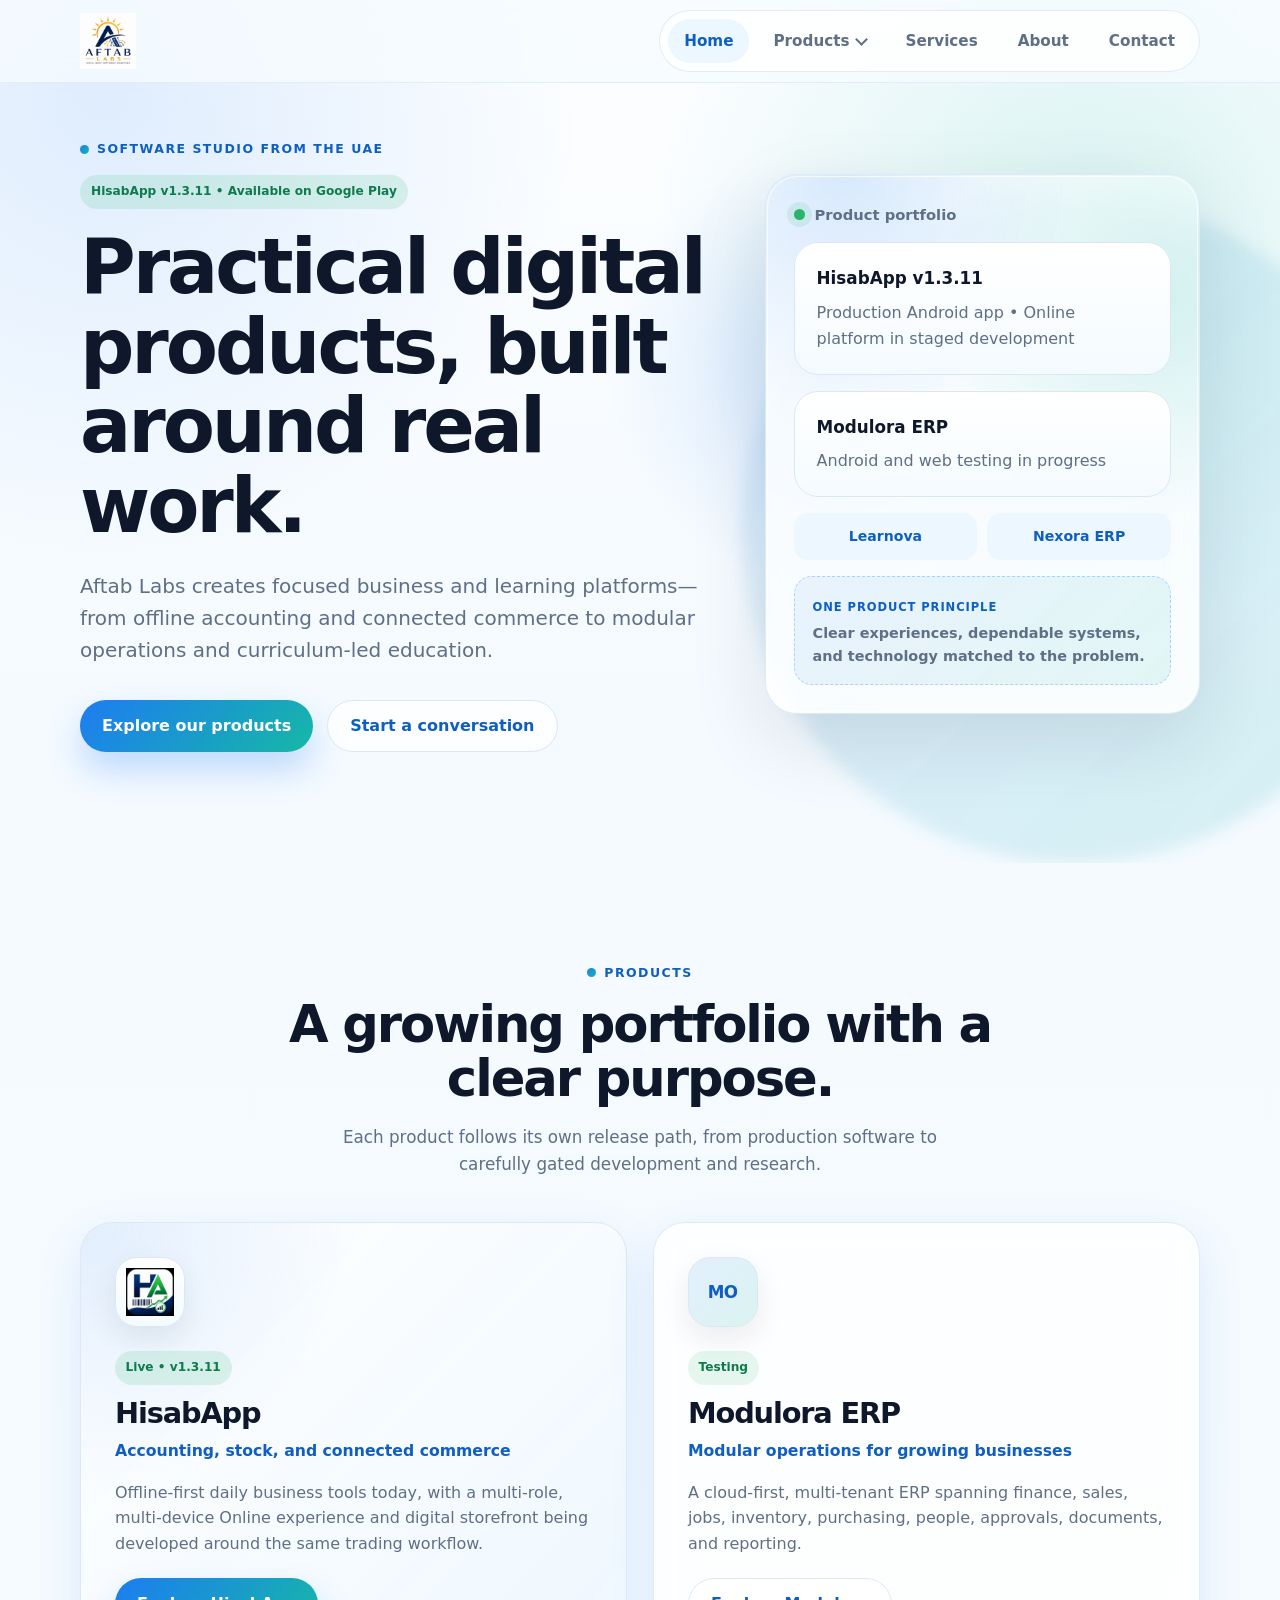
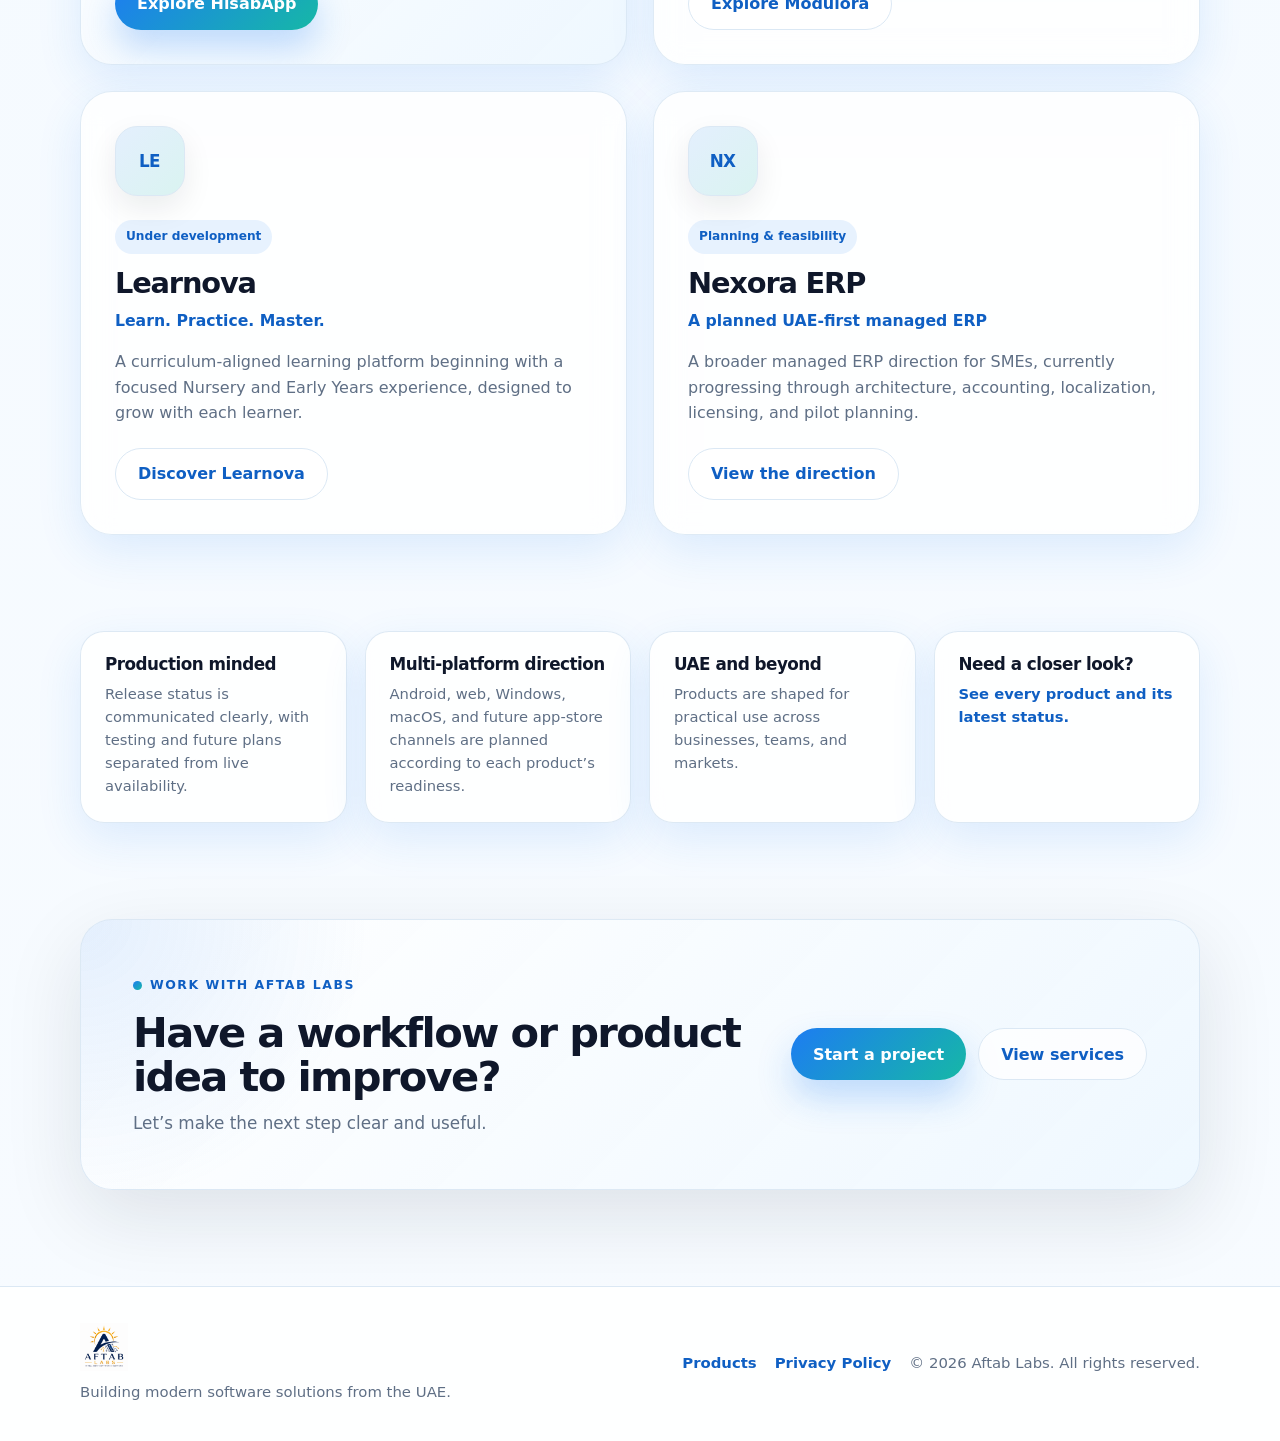
==== commit caa1e050: "Expand product portfolio website" ====
--- a/index.html
+++ b/index.html
@@ -4,12 +4,12 @@
   <meta charset="UTF-8">
   <meta name="viewport" content="width=device-width, initial-scale=1.0">
   <meta name="google-site-verification" content="0Ly6-hkCd9INJCVH35sfvbe9faQT4SO8TPJ5B1sf8u8">
-  <meta name="description" content="Aftab Labs builds practical business software, including HisabApp Accounting &amp; Stock and WorkLedger ERP, for companies across the UAE and beyond.">
+  <meta name="description" content="Aftab Labs builds practical business and learning software, including HisabApp, Modulora ERP, Learnova, and the planned Nexora ERP platform.">
   <link rel="canonical" href="https://aftablabs.com/">
   <meta property="og:type" content="website">
   <meta property="og:url" content="https://aftablabs.com/">
   <meta property="og:title" content="Aftab Labs | Practical software for modern businesses">
-  <meta property="og:description" content="Explore HisabApp, WorkLedger ERP, and practical technology services from Aftab Labs.">
+  <meta property="og:description" content="Explore HisabApp, Modulora ERP, Learnova, Nexora ERP, and technology services from Aftab Labs.">
   <meta property="og:image" content="https://aftablabs.com/assets/aftab-labs-social-preview.png">
   <meta property="og:image:width" content="1731"><meta property="og:image:height" content="909"><meta property="og:image:alt" content="Aftab Labs — practical software for modern businesses">
   <meta name="twitter:card" content="summary_large_image"><meta name="twitter:image" content="https://aftablabs.com/assets/aftab-labs-social-preview.png">
@@ -19,27 +19,19 @@
   <script type="application/ld+json">{"@context":"https://schema.org","@type":"Organization","name":"Aftab Labs","url":"https://aftablabs.com/","logo":"https://aftablabs.com/assets/aftab-labs-logo-final.png","email":"info@aftablabs.com","telephone":"+971541717940","address":{"@type":"PostalAddress","addressCountry":"AE"}}</script>
 </head>
 <body>
-  <header class="site-header" data-header>
-    <nav class="nav container" aria-label="Primary navigation">
-      <a class="brand" href="index.html" aria-label="Aftab Labs home"><img src="assets/aftab-labs-logo-final.png" alt="Aftab Labs logo"></a>
-      <button class="nav-toggle" type="button" aria-expanded="false" aria-controls="primary-menu" data-nav-toggle><span class="sr-only">Toggle navigation</span><span></span><span></span><span></span></button>
-      <div class="nav-menu" id="primary-menu" data-nav-menu>
-        <a href="index.html" aria-current="page">Home</a><a href="hisabapp.html">HisabApp</a><a href="workledger-erp.html">WorkLedger ERP</a><a href="services.html">Services</a><a href="about.html">About</a><a href="contact.html">Contact</a>
-      </div>
-    </nav>
-  </header>
+  <header class="site-header" data-header><nav class="nav container" aria-label="Primary navigation"><a class="brand" href="index.html" aria-label="Aftab Labs home"><img src="assets/aftab-labs-logo-final.png" alt="Aftab Labs logo"></a><button class="nav-toggle" type="button" aria-expanded="false" aria-controls="primary-menu" data-nav-toggle><span class="sr-only">Toggle navigation</span><span></span><span></span><span></span></button><div class="nav-menu" id="primary-menu" data-nav-menu><a href="index.html" aria-current="page">Home</a><details class="nav-products" data-product-menu><summary>Products</summary><div class="nav-products-panel"><a href="products.html"><strong>All products</strong><span>View the complete Aftab Labs portfolio</span></a><a href="hisabapp.html"><strong>HisabApp</strong><span>Accounting, stock, and digital commerce</span></a><a href="modulora-erp.html"><strong>Modulora ERP</strong><span>Cloud-first modular operations</span></a><a href="learnova.html"><strong>Learnova</strong><span>Curriculum-aligned learning</span></a><a href="nexora-erp.html"><strong>Nexora ERP</strong><span>Planned UAE-first managed ERP</span></a></div></details><a href="services.html">Services</a><a href="about.html">About</a><a href="contact.html">Contact</a></div></nav></header>
 
   <main>
-    <section class="hero section home-hero"><div class="container hero-grid"><div class="hero-copy reveal"><p class="eyebrow">Software studio for practical business growth</p><span class="badge badge-live">HisabApp v1.3.8 &bull; Available on Google Play</span><h1>Building practical digital products for modern businesses.</h1><p class="hero-text">Aftab Labs creates focused software for real workflows—from trader-friendly accounting and stock management to modular business operations.</p><div class="hero-actions"><a class="btn btn-primary" href="hisabapp.html">Explore HisabApp</a><a class="btn btn-secondary" href="workledger-erp.html">View WorkLedger ERP</a><a class="btn btn-secondary" href="contact.html">Start a conversation</a></div></div><div class="hero-card reveal" aria-label="Aftab Labs products"><div class="hero-card-header"><span class="status-dot"></span><span>Products at a glance</span></div><div class="metric-card"><strong>HisabApp v1.3.8</strong><span>Available on Google Play</span></div><div class="metric-card"><strong>WorkLedger ERP</strong><span>In active development</span></div><div class="hero-next"><span class="hero-next-label">Built for daily work</span><p>Simple interfaces &bull; Reliable systems &bull; Practical outcomes</p></div></div></div></section>
+    <section class="hero section home-hero"><div class="container hero-grid"><div class="hero-copy reveal"><p class="eyebrow">Software studio from the UAE</p><span class="badge badge-live">HisabApp v1.3.11 &bull; Available on Google Play</span><h1>Practical digital products, built around real work.</h1><p class="hero-text">Aftab Labs creates focused business and learning platforms—from offline accounting and connected commerce to modular operations and curriculum-led education.</p><div class="hero-actions"><a class="btn btn-primary" href="products.html">Explore our products</a><a class="btn btn-secondary" href="contact.html">Start a conversation</a></div></div><div class="hero-card reveal" aria-label="Aftab Labs product portfolio"><div class="hero-card-header"><span class="status-dot"></span><span>Product portfolio</span></div><div class="metric-card"><strong>HisabApp v1.3.11</strong><span>Production Android app &bull; Online platform in staged development</span></div><div class="metric-card"><strong>Modulora ERP</strong><span>Android and web testing in progress</span></div><div class="capability-list"><span>Learnova</span><span>Nexora ERP</span></div><div class="hero-next"><span class="hero-next-label">One product principle</span><p>Clear experiences, dependable systems, and technology matched to the problem.</p></div></div></div></section>
 
-    <section class="section products"><div class="container"><div class="section-heading centered reveal"><p class="eyebrow">Explore Aftab Labs</p><h2>Software and services with room to grow.</h2><p>Start with a product, learn about our approach, or talk with us about a business workflow.</p></div><div class="product-grid"><article class="product-card featured reveal"><div class="product-logo-wrap"><img src="assets/hisabapp-logo.png" alt="HisabApp logo"></div><div><span class="badge badge-live">Available now</span><h3>HisabApp Accounting &amp; Stock</h3><p class="product-tagline">Accounting &amp; Stock for Traders</p><p>Offline-first accounting, inventory, quotations, barcode billing, reporting, and backup for shops, traders, retailers, wholesalers, and distributors.</p><div class="product-actions"><a class="btn btn-primary" href="hisabapp.html">Explore HisabApp</a></div></div></article><article class="product-card reveal"><div class="product-icon" aria-hidden="true">WL</div><div><span class="badge badge-green">In active development</span><h3>WorkLedger ERP</h3><p class="product-tagline">Modular Business Management Across Industries</p><p>A role-based platform for finance, customers, quotations, jobs, expenses, inventory, purchasing, payroll, documents, and reporting.</p><div class="product-actions"><a class="btn btn-secondary" href="workledger-erp.html">Explore WorkLedger ERP</a></div></div></article></div></div></section>
+    <section class="section products"><div class="container"><div class="section-heading centered reveal"><p class="eyebrow">Products</p><h2>A growing portfolio with a clear purpose.</h2><p>Each product follows its own release path, from production software to carefully gated development and research.</p></div><div class="product-grid portfolio-grid"><article class="product-card featured portfolio-card reveal"><div class="product-logo-wrap"><img src="assets/hisabapp-logo.png" alt="HisabApp logo"></div><div><span class="badge badge-live">Live &bull; v1.3.11</span><h3>HisabApp</h3><p class="product-tagline">Accounting, stock, and connected commerce</p><p>Offline-first daily business tools today, with a multi-role, multi-device Online experience and digital storefront being developed around the same trading workflow.</p><div class="product-actions"><a class="btn btn-primary" href="hisabapp.html">Explore HisabApp</a></div></div></article><article class="product-card portfolio-card reveal"><div class="product-icon product-monogram" aria-hidden="true">MO</div><div><span class="badge badge-green">Testing</span><h3>Modulora ERP</h3><p class="product-tagline">Modular operations for growing businesses</p><p>A cloud-first, multi-tenant ERP spanning finance, sales, jobs, inventory, purchasing, people, approvals, documents, and reporting.</p><div class="product-actions"><a class="btn btn-secondary" href="modulora-erp.html">Explore Modulora</a></div></div></article><article class="product-card portfolio-card reveal"><div class="product-icon product-monogram" aria-hidden="true">LE</div><div><span class="badge badge-development">Under development</span><h3>Learnova</h3><p class="product-tagline">Learn. Practice. Master.</p><p>A curriculum-aligned learning platform beginning with a focused Nursery and Early Years experience, designed to grow with each learner.</p><div class="product-actions"><a class="btn btn-secondary" href="learnova.html">Discover Learnova</a></div></div></article><article class="product-card portfolio-card reveal"><div class="product-icon product-monogram" aria-hidden="true">NX</div><div><span class="badge badge-planning">Planning &amp; feasibility</span><h3>Nexora ERP</h3><p class="product-tagline">A planned UAE-first managed ERP</p><p>A broader managed ERP direction for SMEs, currently progressing through architecture, accounting, localization, licensing, and pilot planning.</p><div class="product-actions"><a class="btn btn-secondary" href="nexora-erp.html">View the direction</a></div></div></article></div></div></section>
 
-    <section class="section trust"><div class="container"><div class="trust-grid"><article class="trust-card reveal"><h3>Production focus</h3><p>Products shaped around real business workflows and release quality.</p></article><article class="trust-card reveal"><h3>Offline-first thinking</h3><p>Keep essential work moving even when connectivity is limited.</p></article><article class="trust-card reveal"><h3>UAE and beyond</h3><p>Practical digital solutions for businesses across industries and markets.</p></article><article class="trust-card reveal"><h3>Ready to talk?</h3><p><a href="contact.html">Tell us what you are building.</a></p></article></div></div></section>
+    <section class="section trust"><div class="container"><div class="trust-grid"><article class="trust-card reveal"><h3>Production minded</h3><p>Release status is communicated clearly, with testing and future plans separated from live availability.</p></article><article class="trust-card reveal"><h3>Multi-platform direction</h3><p>Android, web, Windows, macOS, and future app-store channels are planned according to each product&rsquo;s readiness.</p></article><article class="trust-card reveal"><h3>UAE and beyond</h3><p>Products are shaped for practical use across businesses, teams, and markets.</p></article><article class="trust-card reveal"><h3>Need a closer look?</h3><p><a href="products.html">See every product and its latest status.</a></p></article></div></div></section>
 
-    <section class="section cta-band"><div class="container cta-band-card reveal"><div><p class="eyebrow">Work with Aftab Labs</p><h2>Need software for your business?</h2><p>Let&rsquo;s build something useful together.</p></div><div class="cta-band-actions"><a class="btn btn-primary" href="contact.html">Start a project</a><a class="btn btn-secondary" href="services.html">View services</a></div></div></section>
+    <section class="section cta-band"><div class="container cta-band-card reveal"><div><p class="eyebrow">Work with Aftab Labs</p><h2>Have a workflow or product idea to improve?</h2><p>Let&rsquo;s make the next step clear and useful.</p></div><div class="cta-band-actions"><a class="btn btn-primary" href="contact.html">Start a project</a><a class="btn btn-secondary" href="services.html">View services</a></div></div></section>
   </main>
 
-  <footer class="site-footer"><div class="container footer-content"><div class="footer-main"><a class="brand footer-brand" href="index.html" aria-label="Aftab Labs home"><img src="assets/aftab-labs-logo-final.png" alt="Aftab Labs logo"></a><p>Building modern software solutions from the UAE.</p></div><div class="footer-meta"><a href="privacy.html">Privacy Policy</a><span>&copy; <span data-year></span> Aftab Labs. All rights reserved.</span></div></div></footer>
+  <footer class="site-footer"><div class="container footer-content"><div class="footer-main"><a class="brand footer-brand" href="index.html" aria-label="Aftab Labs home"><img src="assets/aftab-labs-logo-final.png" alt="Aftab Labs logo"></a><p>Building modern software solutions from the UAE.</p></div><div class="footer-meta"><a href="products.html">Products</a><a href="privacy.html">Privacy Policy</a><span>&copy; <span data-year></span> Aftab Labs. All rights reserved.</span></div></div></footer>
   <script src="script.js"></script>
 </body>
 </html>
--- a/style.css
+++ b/style.css
@@ -289,6 +289,83 @@
   background: var(--surface-soft);
 }
 
+.nav-products {
+  position: relative;
+}
+
+.nav-products summary {
+  display: flex;
+  align-items: center;
+  gap: 7px;
+  padding: 10px 16px;
+  color: var(--muted);
+  font-size: 0.95rem;
+  font-weight: 600;
+  border-radius: 999px;
+  cursor: pointer;
+  list-style: none;
+  transition: color 180ms ease, background 180ms ease;
+}
+
+.nav-products summary::-webkit-details-marker {
+  display: none;
+}
+
+.nav-products summary::after {
+  content: "";
+  width: 7px;
+  height: 7px;
+  border-right: 2px solid currentColor;
+  border-bottom: 2px solid currentColor;
+  transform: translateY(-2px) rotate(45deg);
+  transition: transform 180ms ease;
+}
+
+.nav-products[open] summary,
+.nav-products summary:hover,
+.nav-products summary:focus-visible,
+.nav-products.current summary {
+  color: var(--blue-dark);
+  background: var(--surface-soft);
+}
+
+.nav-products[open] summary::after {
+  transform: translateY(2px) rotate(225deg);
+}
+
+.nav-products-panel {
+  position: absolute;
+  top: calc(100% + 14px);
+  left: 50%;
+  z-index: 30;
+  display: grid;
+  width: min(370px, 90vw);
+  padding: 10px;
+  background: rgba(255, 255, 255, 0.98);
+  border: 1px solid var(--line);
+  border-radius: 22px;
+  box-shadow: var(--shadow);
+  transform: translateX(-50%);
+}
+
+.nav-products-panel a {
+  display: grid;
+  gap: 2px;
+  padding: 12px 14px;
+  border-radius: 14px;
+}
+
+.nav-products-panel strong {
+  color: var(--text);
+  font-size: 0.92rem;
+}
+
+.nav-products-panel span {
+  color: var(--muted);
+  font-size: 0.78rem;
+  font-weight: 500;
+}
+
 .nav-toggle {
   display: none;
   width: 44px;
@@ -602,6 +679,241 @@
   gap: 26px;
 }
 
+.product-grid.portfolio-grid {
+  grid-template-columns: repeat(2, minmax(0, 1fr));
+}
+
+.portfolio-card {
+  align-content: start;
+}
+
+.portfolio-card .product-actions {
+  align-self: end;
+}
+
+.product-status-line {
+  display: flex;
+  flex-wrap: wrap;
+  gap: 8px 12px;
+  align-items: center;
+  margin-top: 18px;
+  padding-top: 16px;
+  border-top: 1px solid var(--line);
+}
+
+.product-status-line strong {
+  color: var(--text);
+  font-size: 0.88rem;
+}
+
+.product-status-line span {
+  color: var(--muted);
+  font-size: 0.86rem;
+}
+
+.badge-planning {
+  color: #76530a;
+  background: rgba(234, 179, 8, 0.14);
+}
+
+.badge-development {
+  color: #6a43b5;
+  background: rgba(124, 88, 214, 0.12);
+}
+
+.product-monogram {
+  font-size: 1.05rem;
+  letter-spacing: -0.04em;
+}
+
+.status-rail {
+  display: grid;
+  grid-template-columns: repeat(4, minmax(0, 1fr));
+  gap: 14px;
+  margin-top: 34px;
+}
+
+.status-step {
+  position: relative;
+  min-height: 150px;
+  padding: 22px;
+  background: rgba(255, 255, 255, 0.84);
+  border: 1px solid var(--line);
+  border-radius: var(--radius-lg);
+  box-shadow: var(--shadow-soft);
+}
+
+.status-step::before {
+  content: "";
+  display: block;
+  width: 34px;
+  height: 4px;
+  margin-bottom: 18px;
+  background: linear-gradient(90deg, var(--blue), var(--teal));
+  border-radius: 999px;
+}
+
+.status-step h3 {
+  font-size: 1rem;
+}
+
+.status-step p {
+  margin-top: 9px;
+  font-size: 0.88rem;
+  line-height: 1.55;
+}
+
+.mode-grid,
+.platform-grid {
+  display: grid;
+  grid-template-columns: repeat(2, minmax(0, 1fr));
+  gap: 22px;
+}
+
+.mode-card,
+.platform-card {
+  padding: clamp(26px, 4vw, 38px);
+  background: rgba(255, 255, 255, 0.86);
+  border: 1px solid var(--line);
+  border-radius: var(--radius-xl);
+  box-shadow: var(--shadow-soft);
+}
+
+.mode-card h3,
+.platform-card h3 {
+  font-size: clamp(1.4rem, 2.5vw, 2rem);
+}
+
+.mode-card p,
+.platform-card p {
+  margin-top: 14px;
+}
+
+.check-list {
+  display: grid;
+  gap: 11px;
+  margin: 22px 0 0;
+  padding: 0;
+  list-style: none;
+}
+
+.check-list li {
+  position: relative;
+  padding-left: 27px;
+  color: var(--muted);
+  font-size: 0.94rem;
+}
+
+.check-list li::before {
+  content: "\2713";
+  position: absolute;
+  left: 0;
+  color: var(--teal);
+  font-weight: 900;
+}
+
+.latest-update {
+  background:
+    radial-gradient(circle at 88% 10%, rgba(22, 184, 166, 0.12), transparent 24rem),
+    linear-gradient(180deg, rgba(237, 247, 255, 0.65), rgba(247, 251, 255, 0));
+}
+
+.update-card {
+  display: grid;
+  grid-template-columns: minmax(0, 0.72fr) minmax(0, 1.28fr);
+  gap: 34px;
+  align-items: start;
+  padding: clamp(30px, 5vw, 50px);
+  background: rgba(255, 255, 255, 0.9);
+  border: 1px solid var(--line);
+  border-radius: var(--radius-xl);
+  box-shadow: var(--shadow);
+}
+
+.update-card h2 {
+  font-size: clamp(1.8rem, 3.5vw, 2.8rem);
+}
+
+.update-card .section-copy {
+  font-size: 1rem;
+}
+
+.product-kicker {
+  display: inline-flex;
+  margin-bottom: 12px;
+  color: var(--blue-dark);
+  font-size: 0.82rem;
+  font-weight: 800;
+  letter-spacing: 0.08em;
+  text-transform: uppercase;
+}
+
+.store-demo-card {
+  display: grid;
+  grid-template-columns: minmax(0, 1fr) auto;
+  gap: 30px;
+  align-items: center;
+  padding: clamp(28px, 5vw, 48px);
+  color: #fff;
+  background:
+    radial-gradient(circle at 90% 10%, rgba(22, 184, 166, 0.5), transparent 19rem),
+    linear-gradient(135deg, #102a54, #0f5fc3 68%, #149f98);
+  border-radius: var(--radius-xl);
+  box-shadow: var(--shadow);
+}
+
+.store-demo-card h2,
+.store-demo-card p,
+.store-demo-card .eyebrow {
+  color: #fff;
+}
+
+.store-demo-card .eyebrow::before {
+  background: #fff;
+}
+
+.store-demo-card p:not(.eyebrow) {
+  max-width: 700px;
+  margin-top: 14px;
+  color: rgba(255, 255, 255, 0.82);
+}
+
+.store-demo-card .btn-secondary {
+  color: #0f376f;
+  background: #fff;
+  border-color: rgba(255, 255, 255, 0.6);
+}
+
+.availability-strip {
+  display: grid;
+  grid-template-columns: repeat(4, minmax(0, 1fr));
+  gap: 12px;
+  margin-top: 24px;
+}
+
+.availability-item {
+  padding: 16px;
+  background: rgba(255, 255, 255, 0.82);
+  border: 1px solid var(--line);
+  border-radius: 18px;
+}
+
+.availability-item strong,
+.availability-item span {
+  display: block;
+}
+
+.availability-item strong {
+  color: var(--text);
+  font-size: 0.94rem;
+}
+
+.availability-item span {
+  margin-top: 4px;
+  color: var(--muted);
+  font-size: 0.8rem;
+}
+
 .product-card {
   position: relative;
   display: grid;
@@ -896,6 +1208,7 @@
   margin-top: 16px;
 }
 
+.product-card h2,
 .product-card h3 {
   font-size: clamp(1.45rem, 2.4vw, 1.8rem);
 }
@@ -1378,6 +1691,15 @@
   .trust-grid,
   .hisab-feature-grid {
     grid-template-columns: repeat(2, minmax(0, 1fr));
+  }
+
+  .status-rail,
+  .availability-strip {
+    grid-template-columns: repeat(2, minmax(0, 1fr));
+  }
+
+  .update-card {
+    grid-template-columns: 1fr;
   }
 
   .contact-layout {
@@ -1462,6 +1784,26 @@
     padding: 13px 14px;
   }
 
+  .nav-products summary {
+    padding: 13px 14px;
+  }
+
+  .nav-products-panel {
+    position: static;
+    width: 100%;
+    margin-top: 4px;
+    padding: 6px;
+    background: var(--surface-soft);
+    border: 0;
+    border-radius: 16px;
+    box-shadow: none;
+    transform: none;
+  }
+
+  .nav-products-panel a {
+    padding: 10px 12px;
+  }
+
   .hero {
     min-height: auto;
     padding-top: 48px;
@@ -1487,10 +1829,23 @@
 
   .capability-list,
   .product-grid,
+  .product-grid.portfolio-grid,
   .service-grid,
   .trust-grid,
-  .hisab-feature-grid {
+  .hisab-feature-grid,
+  .mode-grid,
+  .platform-grid,
+  .status-rail,
+  .availability-strip {
     grid-template-columns: 1fr;
+  }
+
+  .store-demo-card {
+    grid-template-columns: 1fr;
+  }
+
+  .store-demo-card .btn {
+    width: 100%;
   }
 
   .download-actions .btn {
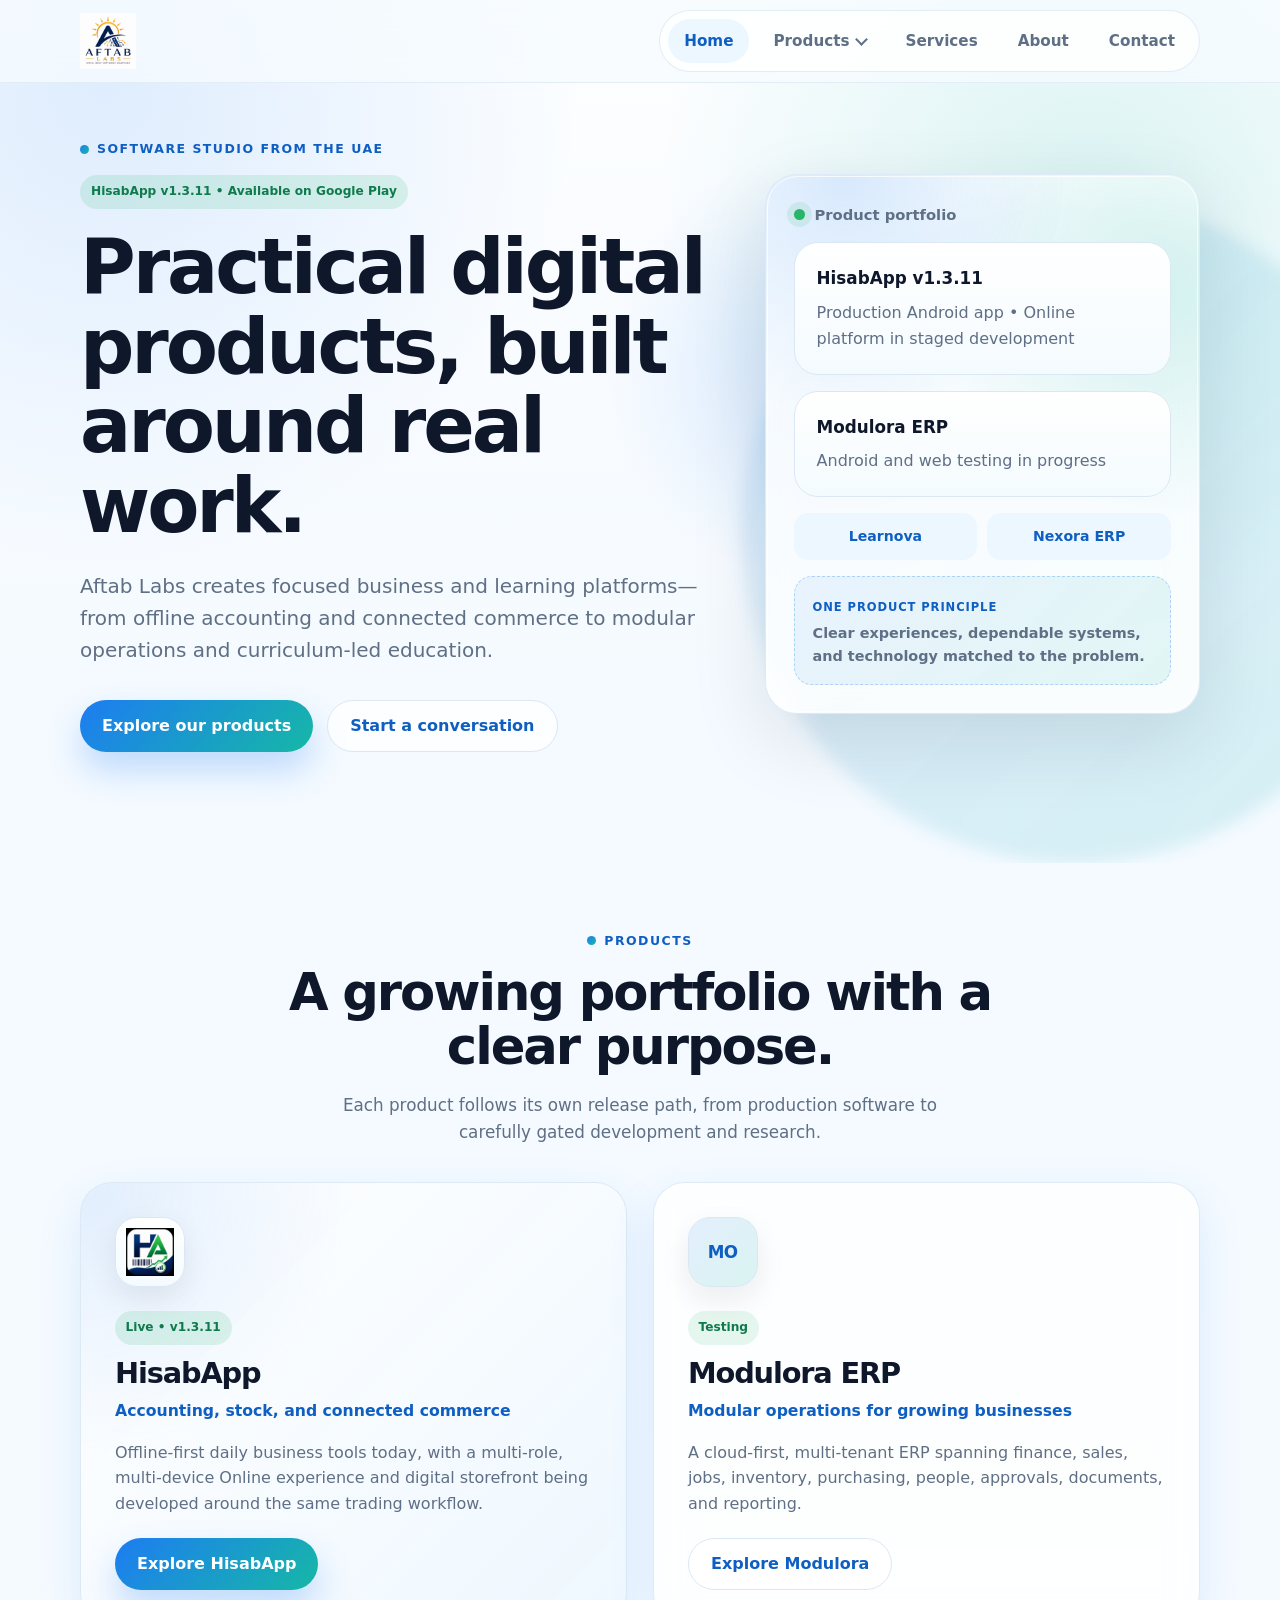
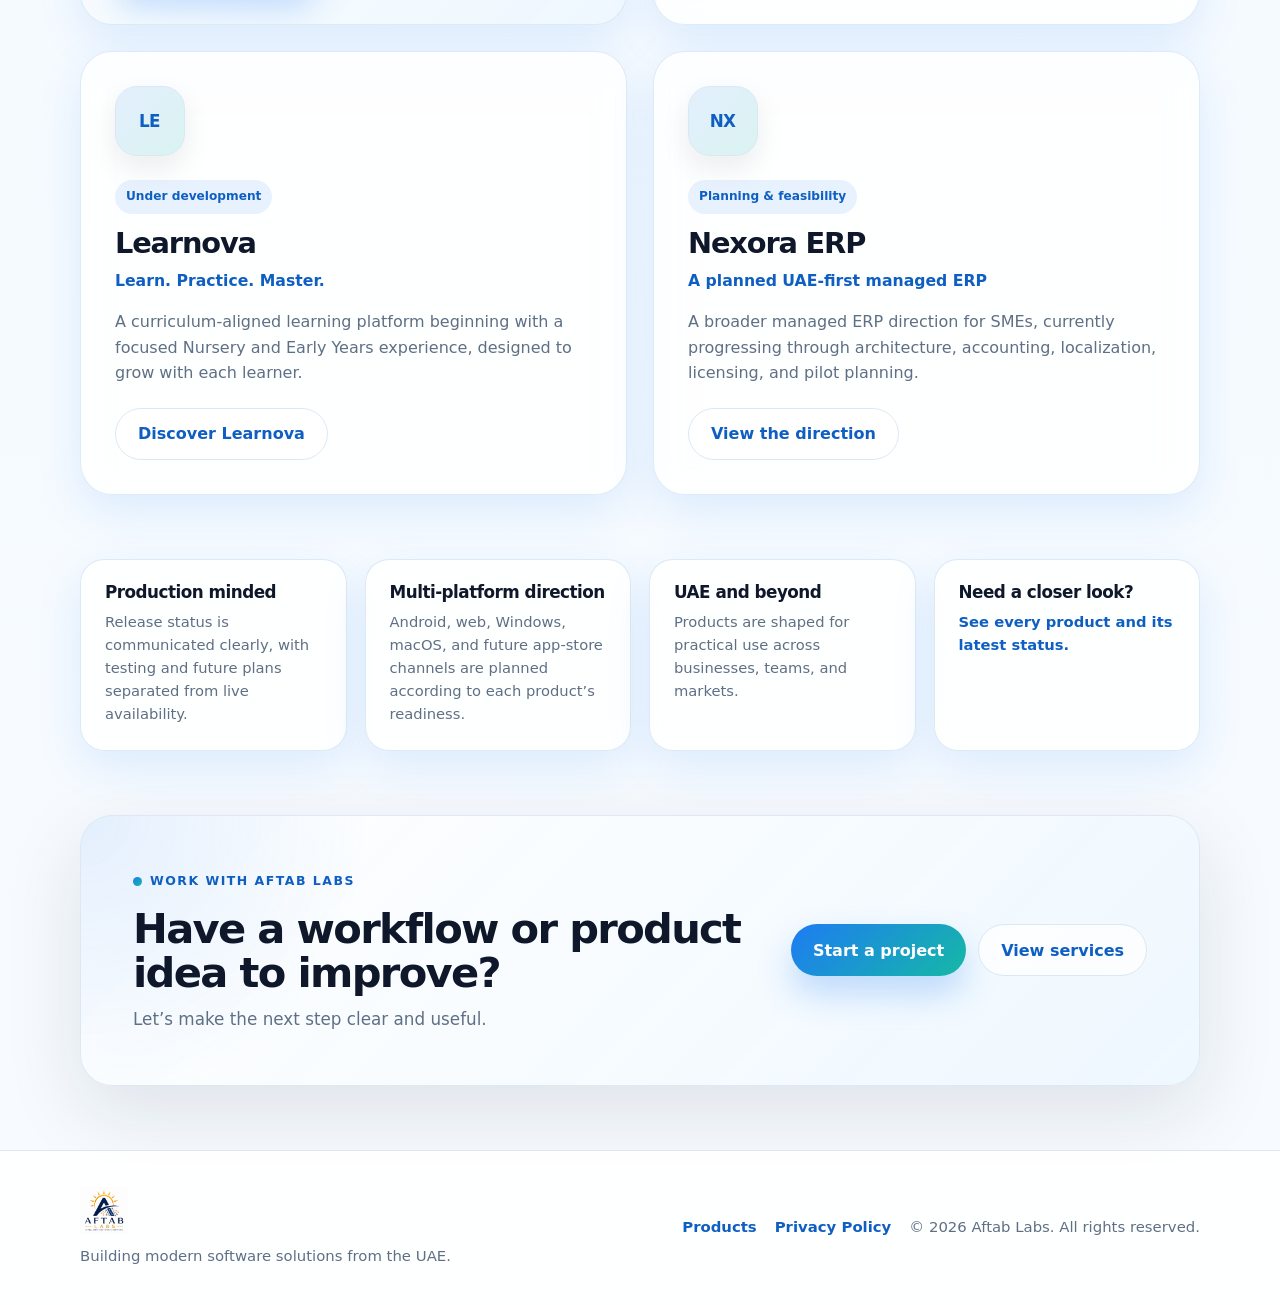
==== commit 09fc140d: "Improve site spacing and search signals" ====
--- a/index.html
+++ b/index.html
@@ -19,19 +19,19 @@
   <script type="application/ld+json">{"@context":"https://schema.org","@type":"Organization","name":"Aftab Labs","url":"https://aftablabs.com/","logo":"https://aftablabs.com/assets/aftab-labs-logo-final.png","email":"info@aftablabs.com","telephone":"+971541717940","address":{"@type":"PostalAddress","addressCountry":"AE"}}</script>
 </head>
 <body>
-  <header class="site-header" data-header><nav class="nav container" aria-label="Primary navigation"><a class="brand" href="index.html" aria-label="Aftab Labs home"><img src="assets/aftab-labs-logo-final.png" alt="Aftab Labs logo"></a><button class="nav-toggle" type="button" aria-expanded="false" aria-controls="primary-menu" data-nav-toggle><span class="sr-only">Toggle navigation</span><span></span><span></span><span></span></button><div class="nav-menu" id="primary-menu" data-nav-menu><a href="index.html" aria-current="page">Home</a><details class="nav-products" data-product-menu><summary>Products</summary><div class="nav-products-panel"><a href="products.html"><strong>All products</strong><span>View the complete Aftab Labs portfolio</span></a><a href="hisabapp.html"><strong>HisabApp</strong><span>Accounting, stock, and digital commerce</span></a><a href="modulora-erp.html"><strong>Modulora ERP</strong><span>Cloud-first modular operations</span></a><a href="learnova.html"><strong>Learnova</strong><span>Curriculum-aligned learning</span></a><a href="nexora-erp.html"><strong>Nexora ERP</strong><span>Planned UAE-first managed ERP</span></a></div></details><a href="services.html">Services</a><a href="about.html">About</a><a href="contact.html">Contact</a></div></nav></header>
+  <header class="site-header" data-header><nav class="nav container" aria-label="Primary navigation"><a class="brand" href="/" aria-label="Aftab Labs home"><img src="assets/aftab-labs-logo-final.png" alt="Aftab Labs logo"></a><button class="nav-toggle" type="button" aria-expanded="false" aria-controls="primary-menu" data-nav-toggle><span class="sr-only">Toggle navigation</span><span></span><span></span><span></span></button><div class="nav-menu" id="primary-menu" data-nav-menu><a href="/" aria-current="page">Home</a><details class="nav-products" data-product-menu><summary>Products</summary><div class="nav-products-panel"><a href="/products"><strong>All products</strong><span>View the complete Aftab Labs portfolio</span></a><a href="/hisabapp"><strong>HisabApp</strong><span>Accounting, stock, and digital commerce</span></a><a href="/modulora-erp"><strong>Modulora ERP</strong><span>Cloud-first modular operations</span></a><a href="/learnova"><strong>Learnova</strong><span>Curriculum-aligned learning</span></a><a href="/nexora-erp"><strong>Nexora ERP</strong><span>Planned UAE-first managed ERP</span></a></div></details><a href="/services">Services</a><a href="/about">About</a><a href="/contact">Contact</a></div></nav></header>
 
   <main>
-    <section class="hero section home-hero"><div class="container hero-grid"><div class="hero-copy reveal"><p class="eyebrow">Software studio from the UAE</p><span class="badge badge-live">HisabApp v1.3.11 &bull; Available on Google Play</span><h1>Practical digital products, built around real work.</h1><p class="hero-text">Aftab Labs creates focused business and learning platforms—from offline accounting and connected commerce to modular operations and curriculum-led education.</p><div class="hero-actions"><a class="btn btn-primary" href="products.html">Explore our products</a><a class="btn btn-secondary" href="contact.html">Start a conversation</a></div></div><div class="hero-card reveal" aria-label="Aftab Labs product portfolio"><div class="hero-card-header"><span class="status-dot"></span><span>Product portfolio</span></div><div class="metric-card"><strong>HisabApp v1.3.11</strong><span>Production Android app &bull; Online platform in staged development</span></div><div class="metric-card"><strong>Modulora ERP</strong><span>Android and web testing in progress</span></div><div class="capability-list"><span>Learnova</span><span>Nexora ERP</span></div><div class="hero-next"><span class="hero-next-label">One product principle</span><p>Clear experiences, dependable systems, and technology matched to the problem.</p></div></div></div></section>
+    <section class="hero section home-hero"><div class="container hero-grid"><div class="hero-copy reveal"><p class="eyebrow">Software studio from the UAE</p><span class="badge badge-live">HisabApp v1.3.11 &bull; Available on Google Play</span><h1>Practical digital products, built around real work.</h1><p class="hero-text">Aftab Labs creates focused business and learning platforms—from offline accounting and connected commerce to modular operations and curriculum-led education.</p><div class="hero-actions"><a class="btn btn-primary" href="/products">Explore our products</a><a class="btn btn-secondary" href="/contact">Start a conversation</a></div></div><div class="hero-card reveal" aria-label="Aftab Labs product portfolio"><div class="hero-card-header"><span class="status-dot"></span><span>Product portfolio</span></div><div class="metric-card"><strong>HisabApp v1.3.11</strong><span>Production Android app &bull; Online platform in staged development</span></div><div class="metric-card"><strong>Modulora ERP</strong><span>Android and web testing in progress</span></div><div class="capability-list"><span>Learnova</span><span>Nexora ERP</span></div><div class="hero-next"><span class="hero-next-label">One product principle</span><p>Clear experiences, dependable systems, and technology matched to the problem.</p></div></div></div></section>
 
-    <section class="section products"><div class="container"><div class="section-heading centered reveal"><p class="eyebrow">Products</p><h2>A growing portfolio with a clear purpose.</h2><p>Each product follows its own release path, from production software to carefully gated development and research.</p></div><div class="product-grid portfolio-grid"><article class="product-card featured portfolio-card reveal"><div class="product-logo-wrap"><img src="assets/hisabapp-logo.png" alt="HisabApp logo"></div><div><span class="badge badge-live">Live &bull; v1.3.11</span><h3>HisabApp</h3><p class="product-tagline">Accounting, stock, and connected commerce</p><p>Offline-first daily business tools today, with a multi-role, multi-device Online experience and digital storefront being developed around the same trading workflow.</p><div class="product-actions"><a class="btn btn-primary" href="hisabapp.html">Explore HisabApp</a></div></div></article><article class="product-card portfolio-card reveal"><div class="product-icon product-monogram" aria-hidden="true">MO</div><div><span class="badge badge-green">Testing</span><h3>Modulora ERP</h3><p class="product-tagline">Modular operations for growing businesses</p><p>A cloud-first, multi-tenant ERP spanning finance, sales, jobs, inventory, purchasing, people, approvals, documents, and reporting.</p><div class="product-actions"><a class="btn btn-secondary" href="modulora-erp.html">Explore Modulora</a></div></div></article><article class="product-card portfolio-card reveal"><div class="product-icon product-monogram" aria-hidden="true">LE</div><div><span class="badge badge-development">Under development</span><h3>Learnova</h3><p class="product-tagline">Learn. Practice. Master.</p><p>A curriculum-aligned learning platform beginning with a focused Nursery and Early Years experience, designed to grow with each learner.</p><div class="product-actions"><a class="btn btn-secondary" href="learnova.html">Discover Learnova</a></div></div></article><article class="product-card portfolio-card reveal"><div class="product-icon product-monogram" aria-hidden="true">NX</div><div><span class="badge badge-planning">Planning &amp; feasibility</span><h3>Nexora ERP</h3><p class="product-tagline">A planned UAE-first managed ERP</p><p>A broader managed ERP direction for SMEs, currently progressing through architecture, accounting, localization, licensing, and pilot planning.</p><div class="product-actions"><a class="btn btn-secondary" href="nexora-erp.html">View the direction</a></div></div></article></div></div></section>
+    <section class="section products"><div class="container"><div class="section-heading centered reveal"><p class="eyebrow">Products</p><h2>A growing portfolio with a clear purpose.</h2><p>Each product follows its own release path, from production software to carefully gated development and research.</p></div><div class="product-grid portfolio-grid"><article class="product-card featured portfolio-card reveal"><div class="product-logo-wrap"><img src="assets/hisabapp-logo.png" alt="HisabApp logo"></div><div><span class="badge badge-live">Live &bull; v1.3.11</span><h3>HisabApp</h3><p class="product-tagline">Accounting, stock, and connected commerce</p><p>Offline-first daily business tools today, with a multi-role, multi-device Online experience and digital storefront being developed around the same trading workflow.</p><div class="product-actions"><a class="btn btn-primary" href="/hisabapp">Explore HisabApp</a></div></div></article><article class="product-card portfolio-card reveal"><div class="product-icon product-monogram" aria-hidden="true">MO</div><div><span class="badge badge-green">Testing</span><h3>Modulora ERP</h3><p class="product-tagline">Modular operations for growing businesses</p><p>A cloud-first, multi-tenant ERP spanning finance, sales, jobs, inventory, purchasing, people, approvals, documents, and reporting.</p><div class="product-actions"><a class="btn btn-secondary" href="/modulora-erp">Explore Modulora</a></div></div></article><article class="product-card portfolio-card reveal"><div class="product-icon product-monogram" aria-hidden="true">LE</div><div><span class="badge badge-development">Under development</span><h3>Learnova</h3><p class="product-tagline">Learn. Practice. Master.</p><p>A curriculum-aligned learning platform beginning with a focused Nursery and Early Years experience, designed to grow with each learner.</p><div class="product-actions"><a class="btn btn-secondary" href="/learnova">Discover Learnova</a></div></div></article><article class="product-card portfolio-card reveal"><div class="product-icon product-monogram" aria-hidden="true">NX</div><div><span class="badge badge-planning">Planning &amp; feasibility</span><h3>Nexora ERP</h3><p class="product-tagline">A planned UAE-first managed ERP</p><p>A broader managed ERP direction for SMEs, currently progressing through architecture, accounting, localization, licensing, and pilot planning.</p><div class="product-actions"><a class="btn btn-secondary" href="/nexora-erp">View the direction</a></div></div></article></div></div></section>
 
-    <section class="section trust"><div class="container"><div class="trust-grid"><article class="trust-card reveal"><h3>Production minded</h3><p>Release status is communicated clearly, with testing and future plans separated from live availability.</p></article><article class="trust-card reveal"><h3>Multi-platform direction</h3><p>Android, web, Windows, macOS, and future app-store channels are planned according to each product&rsquo;s readiness.</p></article><article class="trust-card reveal"><h3>UAE and beyond</h3><p>Products are shaped for practical use across businesses, teams, and markets.</p></article><article class="trust-card reveal"><h3>Need a closer look?</h3><p><a href="products.html">See every product and its latest status.</a></p></article></div></div></section>
+    <section class="section trust"><div class="container"><div class="trust-grid"><article class="trust-card reveal"><h3>Production minded</h3><p>Release status is communicated clearly, with testing and future plans separated from live availability.</p></article><article class="trust-card reveal"><h3>Multi-platform direction</h3><p>Android, web, Windows, macOS, and future app-store channels are planned according to each product&rsquo;s readiness.</p></article><article class="trust-card reveal"><h3>UAE and beyond</h3><p>Products are shaped for practical use across businesses, teams, and markets.</p></article><article class="trust-card reveal"><h3>Need a closer look?</h3><p><a href="/products">See every product and its latest status.</a></p></article></div></div></section>
 
-    <section class="section cta-band"><div class="container cta-band-card reveal"><div><p class="eyebrow">Work with Aftab Labs</p><h2>Have a workflow or product idea to improve?</h2><p>Let&rsquo;s make the next step clear and useful.</p></div><div class="cta-band-actions"><a class="btn btn-primary" href="contact.html">Start a project</a><a class="btn btn-secondary" href="services.html">View services</a></div></div></section>
+    <section class="section cta-band"><div class="container cta-band-card reveal"><div><p class="eyebrow">Work with Aftab Labs</p><h2>Have a workflow or product idea to improve?</h2><p>Let&rsquo;s make the next step clear and useful.</p></div><div class="cta-band-actions"><a class="btn btn-primary" href="/contact">Start a project</a><a class="btn btn-secondary" href="/services">View services</a></div></div></section>
   </main>
 
-  <footer class="site-footer"><div class="container footer-content"><div class="footer-main"><a class="brand footer-brand" href="index.html" aria-label="Aftab Labs home"><img src="assets/aftab-labs-logo-final.png" alt="Aftab Labs logo"></a><p>Building modern software solutions from the UAE.</p></div><div class="footer-meta"><a href="products.html">Products</a><a href="privacy.html">Privacy Policy</a><span>&copy; <span data-year></span> Aftab Labs. All rights reserved.</span></div></div></footer>
+  <footer class="site-footer"><div class="container footer-content"><div class="footer-main"><a class="brand footer-brand" href="/" aria-label="Aftab Labs home"><img src="assets/aftab-labs-logo-final.png" alt="Aftab Labs logo"></a><p>Building modern software solutions from the UAE.</p></div><div class="footer-meta"><a href="/products">Products</a><a href="/privacy">Privacy Policy</a><span>&copy; <span data-year></span> Aftab Labs. All rights reserved.</span></div></div></footer>
   <script src="script.js"></script>
 </body>
 </html>
--- a/style.css
+++ b/style.css
@@ -84,7 +84,7 @@
 }
 
 .section {
-  padding: 96px 0;
+  padding: 64px 0;
 }
 
 .narrow-hero {
@@ -197,6 +197,31 @@
 .form-status {
   min-height: 1.5em;
   color: var(--blue-dark);
+}
+
+.form-status[data-state="success"] {
+  color: #0f7b4c;
+}
+
+.form-status[data-state="error"] {
+  color: #a52828;
+}
+
+.turnstile-field {
+  display: grid;
+  gap: 7px;
+  min-width: 0;
+  margin-top: 10px;
+}
+
+.turnstile-field .cf-turnstile {
+  width: 100%;
+  min-height: 65px;
+}
+
+.turnstile-field p {
+  color: var(--muted);
+  font-size: 0.82rem;
 }
 
 .honeypot {
@@ -396,7 +421,7 @@
 }
 
 .hero.page-hero {
-  min-height: 560px;
+  min-height: 500px;
 }
 
 .home-hero h1 {
@@ -655,7 +680,7 @@
 
 .centered {
   max-width: 780px;
-  margin: 0 auto 44px;
+  margin: 0 auto 36px;
   text-align: center;
 }
 
@@ -1138,6 +1163,36 @@
   display: grid;
   gap: 16px;
   justify-items: start;
+}
+
+.language-highlight {
+  display: grid;
+  gap: 10px;
+  width: 100%;
+  padding: 16px;
+  color: var(--blue-dark);
+  background: linear-gradient(135deg, rgba(29, 124, 242, 0.09), rgba(22, 184, 166, 0.1));
+  border: 1px solid rgba(29, 124, 242, 0.16);
+  border-radius: 16px;
+}
+
+.language-highlight strong {
+  color: var(--text);
+  font-size: 0.9rem;
+}
+
+.language-list {
+  display: flex;
+  flex-wrap: wrap;
+  gap: 7px;
+}
+
+.language-list span {
+  padding: 6px 9px;
+  font-size: 0.78rem;
+  font-weight: 800;
+  background: rgba(255, 255, 255, 0.82);
+  border-radius: 999px;
 }
 
 .play-badge-link {
@@ -1640,14 +1695,8 @@
 }
 
 .reveal {
-  opacity: 0;
-  transform: translateY(24px);
-  transition: opacity 650ms ease, transform 650ms ease;
-}
-
-.reveal.is-visible {
   opacity: 1;
-  transform: translateY(0);
+  transform: none;
 }
 
 @media (prefers-reduced-motion: reduce) {
@@ -1668,7 +1717,11 @@
 
 @media (max-width: 980px) {
   .section {
-    padding: 82px 0;
+    padding: 52px 0;
+  }
+
+  .hero.page-hero {
+    min-height: 440px;
   }
 
   .hero-grid,
@@ -1740,6 +1793,10 @@
 }
 
 @media (max-width: 760px) {
+  .section {
+    padding: 44px 0;
+  }
+
   .container {
     width: min(100% - 28px, 1120px);
   }
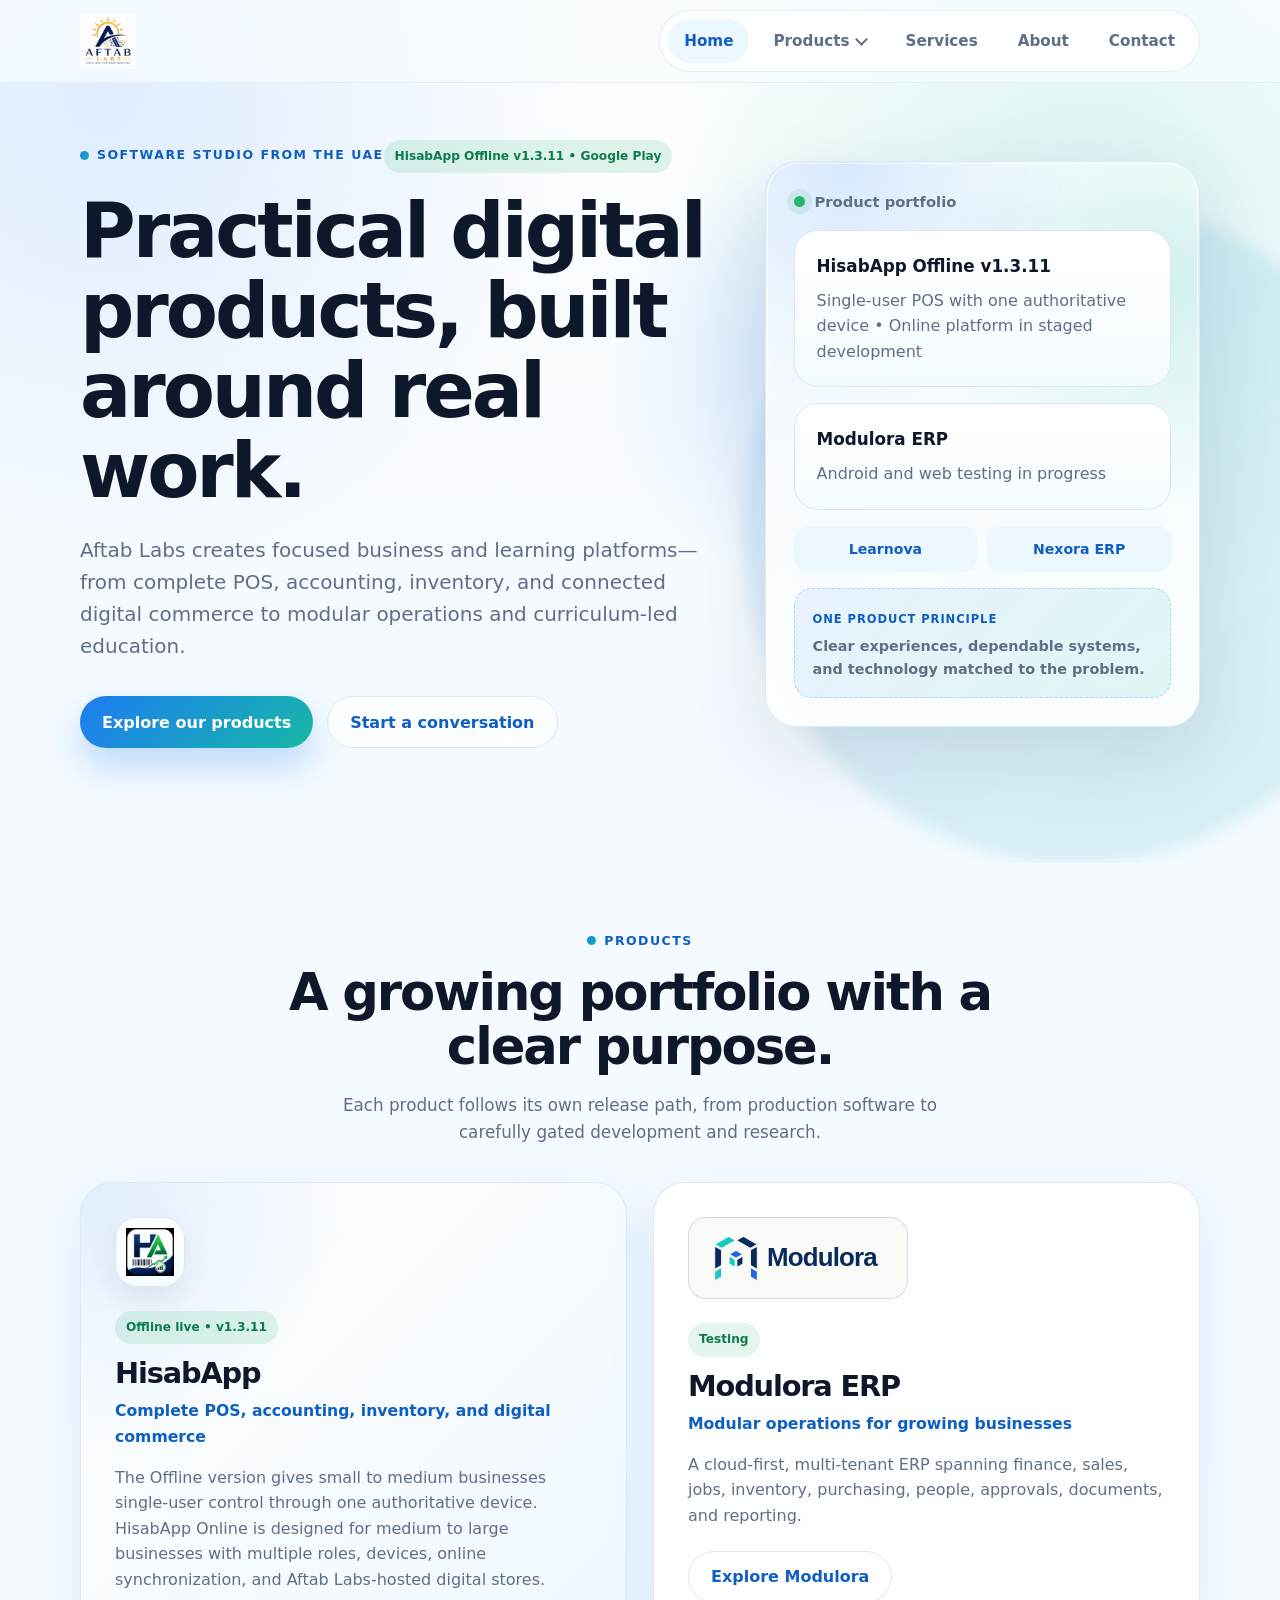
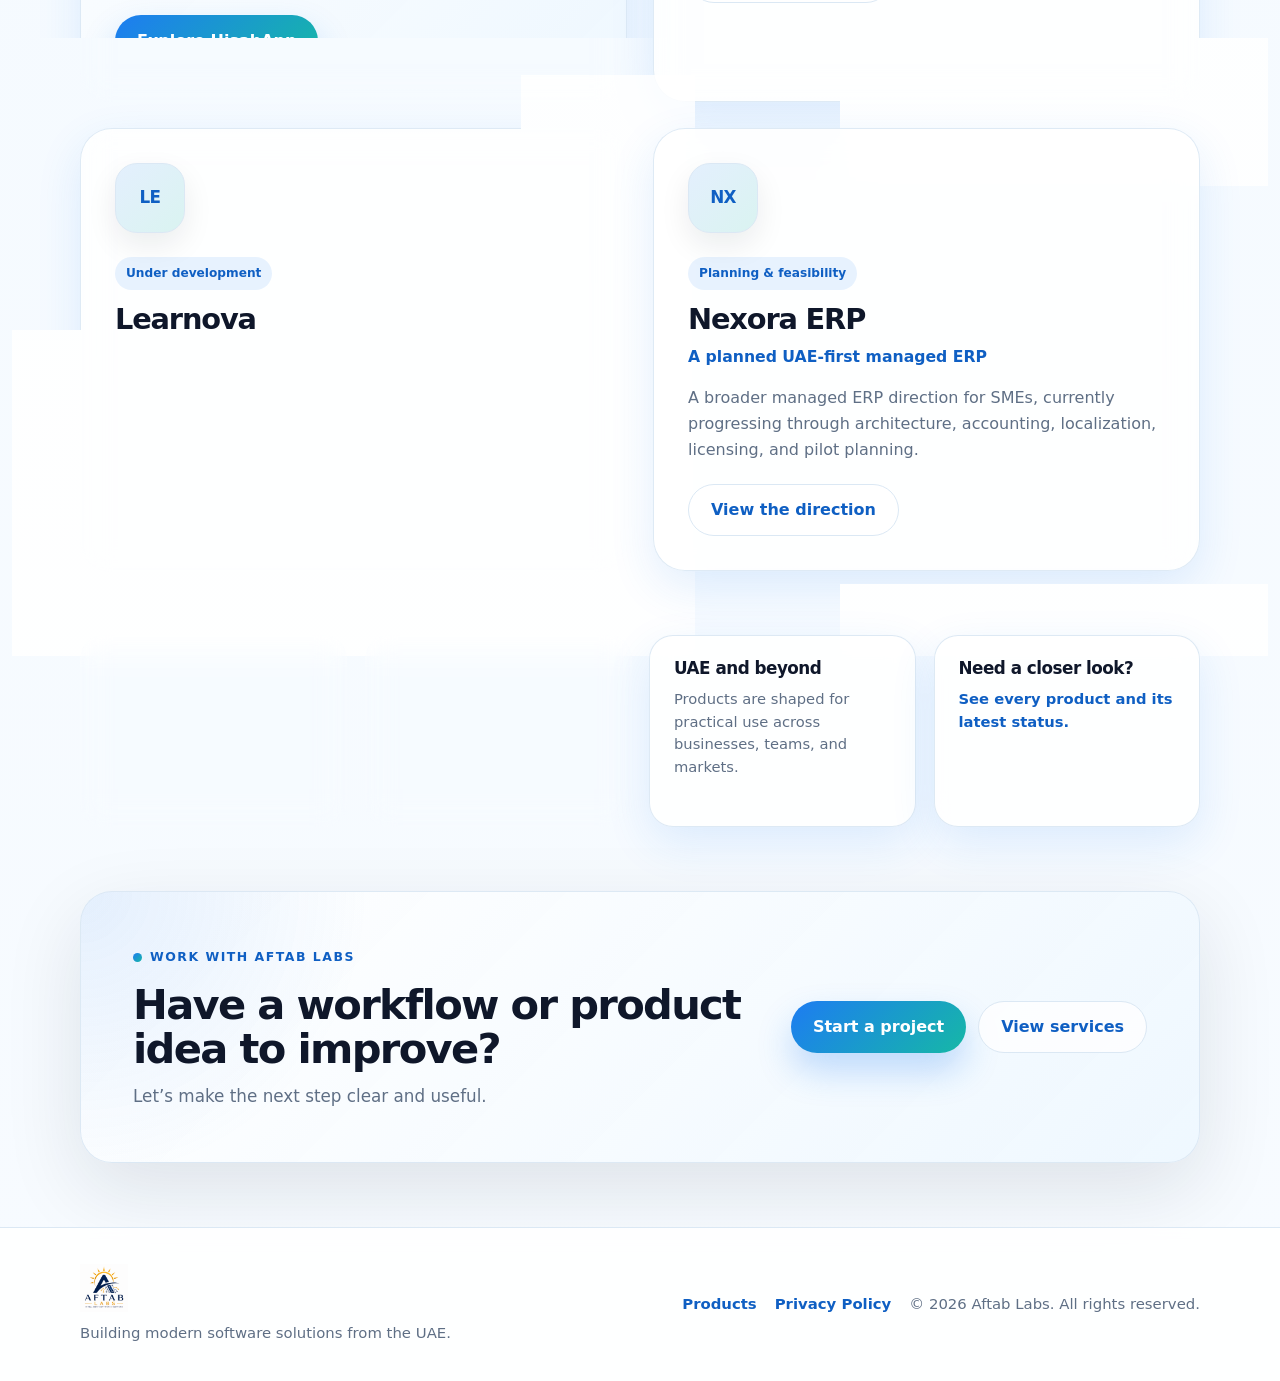
==== commit a643c9c9: "Clarify HisabApp editions and add Modulora branding" ====
--- a/index.html
+++ b/index.html
@@ -4,7 +4,7 @@
   <meta charset="UTF-8">
   <meta name="viewport" content="width=device-width, initial-scale=1.0">
   <meta name="google-site-verification" content="0Ly6-hkCd9INJCVH35sfvbe9faQT4SO8TPJ5B1sf8u8">
-  <meta name="description" content="Aftab Labs builds practical business and learning software, including HisabApp, Modulora ERP, Learnova, and the planned Nexora ERP platform.">
+  <meta name="description" content="Aftab Labs builds HisabApp POS, accounting and inventory software, Modulora ERP, Learnova, and the planned Nexora ERP platform from the UAE.">
   <link rel="canonical" href="https://aftablabs.com/">
   <meta property="og:type" content="website">
   <meta property="og:url" content="https://aftablabs.com/">
@@ -19,12 +19,12 @@
   <script type="application/ld+json">{"@context":"https://schema.org","@type":"Organization","name":"Aftab Labs","url":"https://aftablabs.com/","logo":"https://aftablabs.com/assets/aftab-labs-logo-final.png","email":"info@aftablabs.com","telephone":"+971541717940","address":{"@type":"PostalAddress","addressCountry":"AE"}}</script>
 </head>
 <body>
-  <header class="site-header" data-header><nav class="nav container" aria-label="Primary navigation"><a class="brand" href="/" aria-label="Aftab Labs home"><img src="assets/aftab-labs-logo-final.png" alt="Aftab Labs logo"></a><button class="nav-toggle" type="button" aria-expanded="false" aria-controls="primary-menu" data-nav-toggle><span class="sr-only">Toggle navigation</span><span></span><span></span><span></span></button><div class="nav-menu" id="primary-menu" data-nav-menu><a href="/" aria-current="page">Home</a><details class="nav-products" data-product-menu><summary>Products</summary><div class="nav-products-panel"><a href="/products"><strong>All products</strong><span>View the complete Aftab Labs portfolio</span></a><a href="/hisabapp"><strong>HisabApp</strong><span>Accounting, stock, and digital commerce</span></a><a href="/modulora-erp"><strong>Modulora ERP</strong><span>Cloud-first modular operations</span></a><a href="/learnova"><strong>Learnova</strong><span>Curriculum-aligned learning</span></a><a href="/nexora-erp"><strong>Nexora ERP</strong><span>Planned UAE-first managed ERP</span></a></div></details><a href="/services">Services</a><a href="/about">About</a><a href="/contact">Contact</a></div></nav></header>
+  <header class="site-header" data-header><nav class="nav container" aria-label="Primary navigation"><a class="brand" href="/" aria-label="Aftab Labs home"><img src="assets/aftab-labs-logo-final.png" alt="Aftab Labs logo"></a><button class="nav-toggle" type="button" aria-expanded="false" aria-controls="primary-menu" data-nav-toggle><span class="sr-only">Toggle navigation</span><span></span><span></span><span></span></button><div class="nav-menu" id="primary-menu" data-nav-menu><a href="/" aria-current="page">Home</a><details class="nav-products" data-product-menu><summary>Products</summary><div class="nav-products-panel"><a href="/products"><strong>All products</strong><span>View the complete Aftab Labs portfolio</span></a><a href="/hisabapp"><strong>HisabApp</strong><span>POS, accounting, stock, and online stores</span></a><a href="/modulora-erp"><strong>Modulora ERP</strong><span>Cloud-first modular operations</span></a><a href="/learnova"><strong>Learnova</strong><span>Curriculum-aligned learning</span></a><a href="/nexora-erp"><strong>Nexora ERP</strong><span>Planned UAE-first managed ERP</span></a></div></details><a href="/services">Services</a><a href="/about">About</a><a href="/contact">Contact</a></div></nav></header>
 
   <main>
-    <section class="hero section home-hero"><div class="container hero-grid"><div class="hero-copy reveal"><p class="eyebrow">Software studio from the UAE</p><span class="badge badge-live">HisabApp v1.3.11 &bull; Available on Google Play</span><h1>Practical digital products, built around real work.</h1><p class="hero-text">Aftab Labs creates focused business and learning platforms—from offline accounting and connected commerce to modular operations and curriculum-led education.</p><div class="hero-actions"><a class="btn btn-primary" href="/products">Explore our products</a><a class="btn btn-secondary" href="/contact">Start a conversation</a></div></div><div class="hero-card reveal" aria-label="Aftab Labs product portfolio"><div class="hero-card-header"><span class="status-dot"></span><span>Product portfolio</span></div><div class="metric-card"><strong>HisabApp v1.3.11</strong><span>Production Android app &bull; Online platform in staged development</span></div><div class="metric-card"><strong>Modulora ERP</strong><span>Android and web testing in progress</span></div><div class="capability-list"><span>Learnova</span><span>Nexora ERP</span></div><div class="hero-next"><span class="hero-next-label">One product principle</span><p>Clear experiences, dependable systems, and technology matched to the problem.</p></div></div></div></section>
+    <section class="hero section home-hero"><div class="container hero-grid"><div class="hero-copy reveal"><p class="eyebrow">Software studio from the UAE</p><span class="badge badge-live">HisabApp Offline v1.3.11 &bull; Google Play</span><h1>Practical digital products, built around real work.</h1><p class="hero-text">Aftab Labs creates focused business and learning platforms—from complete POS, accounting, inventory, and connected digital commerce to modular operations and curriculum-led education.</p><div class="hero-actions"><a class="btn btn-primary" href="/products">Explore our products</a><a class="btn btn-secondary" href="/contact">Start a conversation</a></div></div><div class="hero-card reveal" aria-label="Aftab Labs product portfolio"><div class="hero-card-header"><span class="status-dot"></span><span>Product portfolio</span></div><div class="metric-card"><strong>HisabApp Offline v1.3.11</strong><span>Single-user POS with one authoritative device &bull; Online platform in staged development</span></div><div class="metric-card"><strong>Modulora ERP</strong><span>Android and web testing in progress</span></div><div class="capability-list"><span>Learnova</span><span>Nexora ERP</span></div><div class="hero-next"><span class="hero-next-label">One product principle</span><p>Clear experiences, dependable systems, and technology matched to the problem.</p></div></div></div></section>
 
-    <section class="section products"><div class="container"><div class="section-heading centered reveal"><p class="eyebrow">Products</p><h2>A growing portfolio with a clear purpose.</h2><p>Each product follows its own release path, from production software to carefully gated development and research.</p></div><div class="product-grid portfolio-grid"><article class="product-card featured portfolio-card reveal"><div class="product-logo-wrap"><img src="assets/hisabapp-logo.png" alt="HisabApp logo"></div><div><span class="badge badge-live">Live &bull; v1.3.11</span><h3>HisabApp</h3><p class="product-tagline">Accounting, stock, and connected commerce</p><p>Offline-first daily business tools today, with a multi-role, multi-device Online experience and digital storefront being developed around the same trading workflow.</p><div class="product-actions"><a class="btn btn-primary" href="/hisabapp">Explore HisabApp</a></div></div></article><article class="product-card portfolio-card reveal"><div class="product-icon product-monogram" aria-hidden="true">MO</div><div><span class="badge badge-green">Testing</span><h3>Modulora ERP</h3><p class="product-tagline">Modular operations for growing businesses</p><p>A cloud-first, multi-tenant ERP spanning finance, sales, jobs, inventory, purchasing, people, approvals, documents, and reporting.</p><div class="product-actions"><a class="btn btn-secondary" href="/modulora-erp">Explore Modulora</a></div></div></article><article class="product-card portfolio-card reveal"><div class="product-icon product-monogram" aria-hidden="true">LE</div><div><span class="badge badge-development">Under development</span><h3>Learnova</h3><p class="product-tagline">Learn. Practice. Master.</p><p>A curriculum-aligned learning platform beginning with a focused Nursery and Early Years experience, designed to grow with each learner.</p><div class="product-actions"><a class="btn btn-secondary" href="/learnova">Discover Learnova</a></div></div></article><article class="product-card portfolio-card reveal"><div class="product-icon product-monogram" aria-hidden="true">NX</div><div><span class="badge badge-planning">Planning &amp; feasibility</span><h3>Nexora ERP</h3><p class="product-tagline">A planned UAE-first managed ERP</p><p>A broader managed ERP direction for SMEs, currently progressing through architecture, accounting, localization, licensing, and pilot planning.</p><div class="product-actions"><a class="btn btn-secondary" href="/nexora-erp">View the direction</a></div></div></article></div></div></section>
+    <section class="section products"><div class="container"><div class="section-heading centered reveal"><p class="eyebrow">Products</p><h2>A growing portfolio with a clear purpose.</h2><p>Each product follows its own release path, from production software to carefully gated development and research.</p></div><div class="product-grid portfolio-grid"><article class="product-card featured portfolio-card reveal"><div class="product-logo-wrap"><img src="assets/hisabapp-logo.png" alt="HisabApp logo"></div><div><span class="badge badge-live">Offline live &bull; v1.3.11</span><h3>HisabApp</h3><p class="product-tagline">Complete POS, accounting, inventory, and digital commerce</p><p>The Offline version gives small to medium businesses single-user control through one authoritative device. HisabApp Online is designed for medium to large businesses with multiple roles, devices, online synchronization, and Aftab Labs-hosted digital stores.</p><div class="product-actions"><a class="btn btn-primary" href="/hisabapp">Explore HisabApp</a></div></div></article><article class="product-card portfolio-card reveal"><div class="product-brand-lockup"><img src="assets/modulora-lockup.svg" alt="Modulora ERP logo"></div><div><span class="badge badge-green">Testing</span><h3>Modulora ERP</h3><p class="product-tagline">Modular operations for growing businesses</p><p>A cloud-first, multi-tenant ERP spanning finance, sales, jobs, inventory, purchasing, people, approvals, documents, and reporting.</p><div class="product-actions"><a class="btn btn-secondary" href="/modulora-erp">Explore Modulora</a></div></div></article><article class="product-card portfolio-card reveal"><div class="product-icon product-monogram" aria-hidden="true">LE</div><div><span class="badge badge-development">Under development</span><h3>Learnova</h3><p class="product-tagline">Learn. Practice. Master.</p><p>A curriculum-aligned learning platform beginning with a focused Nursery and Early Years experience, designed to grow with each learner.</p><div class="product-actions"><a class="btn btn-secondary" href="/learnova">Discover Learnova</a></div></div></article><article class="product-card portfolio-card reveal"><div class="product-icon product-monogram" aria-hidden="true">NX</div><div><span class="badge badge-planning">Planning &amp; feasibility</span><h3>Nexora ERP</h3><p class="product-tagline">A planned UAE-first managed ERP</p><p>A broader managed ERP direction for SMEs, currently progressing through architecture, accounting, localization, licensing, and pilot planning.</p><div class="product-actions"><a class="btn btn-secondary" href="/nexora-erp">View the direction</a></div></div></article></div></div></section>
 
     <section class="section trust"><div class="container"><div class="trust-grid"><article class="trust-card reveal"><h3>Production minded</h3><p>Release status is communicated clearly, with testing and future plans separated from live availability.</p></article><article class="trust-card reveal"><h3>Multi-platform direction</h3><p>Android, web, Windows, macOS, and future app-store channels are planned according to each product&rsquo;s readiness.</p></article><article class="trust-card reveal"><h3>UAE and beyond</h3><p>Products are shaped for practical use across businesses, teams, and markets.</p></article><article class="trust-card reveal"><h3>Need a closer look?</h3><p><a href="/products">See every product and its latest status.</a></p></article></div></div></section>
 
--- a/style.css
+++ b/style.css
@@ -1000,6 +1000,31 @@
   object-fit: contain;
 }
 
+.product-brand-lockup {
+  display: grid;
+  place-items: center;
+  width: min(220px, 100%);
+  min-height: 70px;
+  padding: 12px 16px;
+  background: #fafaf7;
+  border: 1px solid rgba(8, 43, 92, 0.14);
+  border-radius: 18px;
+}
+
+.product-brand-lockup img {
+  width: 100%;
+  height: auto;
+}
+
+.modulora-hero-logo {
+  width: min(340px, 100%);
+  margin-bottom: 6px;
+  padding: 14px 18px;
+  background: #fafaf7;
+  border: 1px solid rgba(8, 43, 92, 0.14);
+  border-radius: 18px;
+}
+
 .product-icon {
   color: var(--blue-dark);
   font-weight: 900;
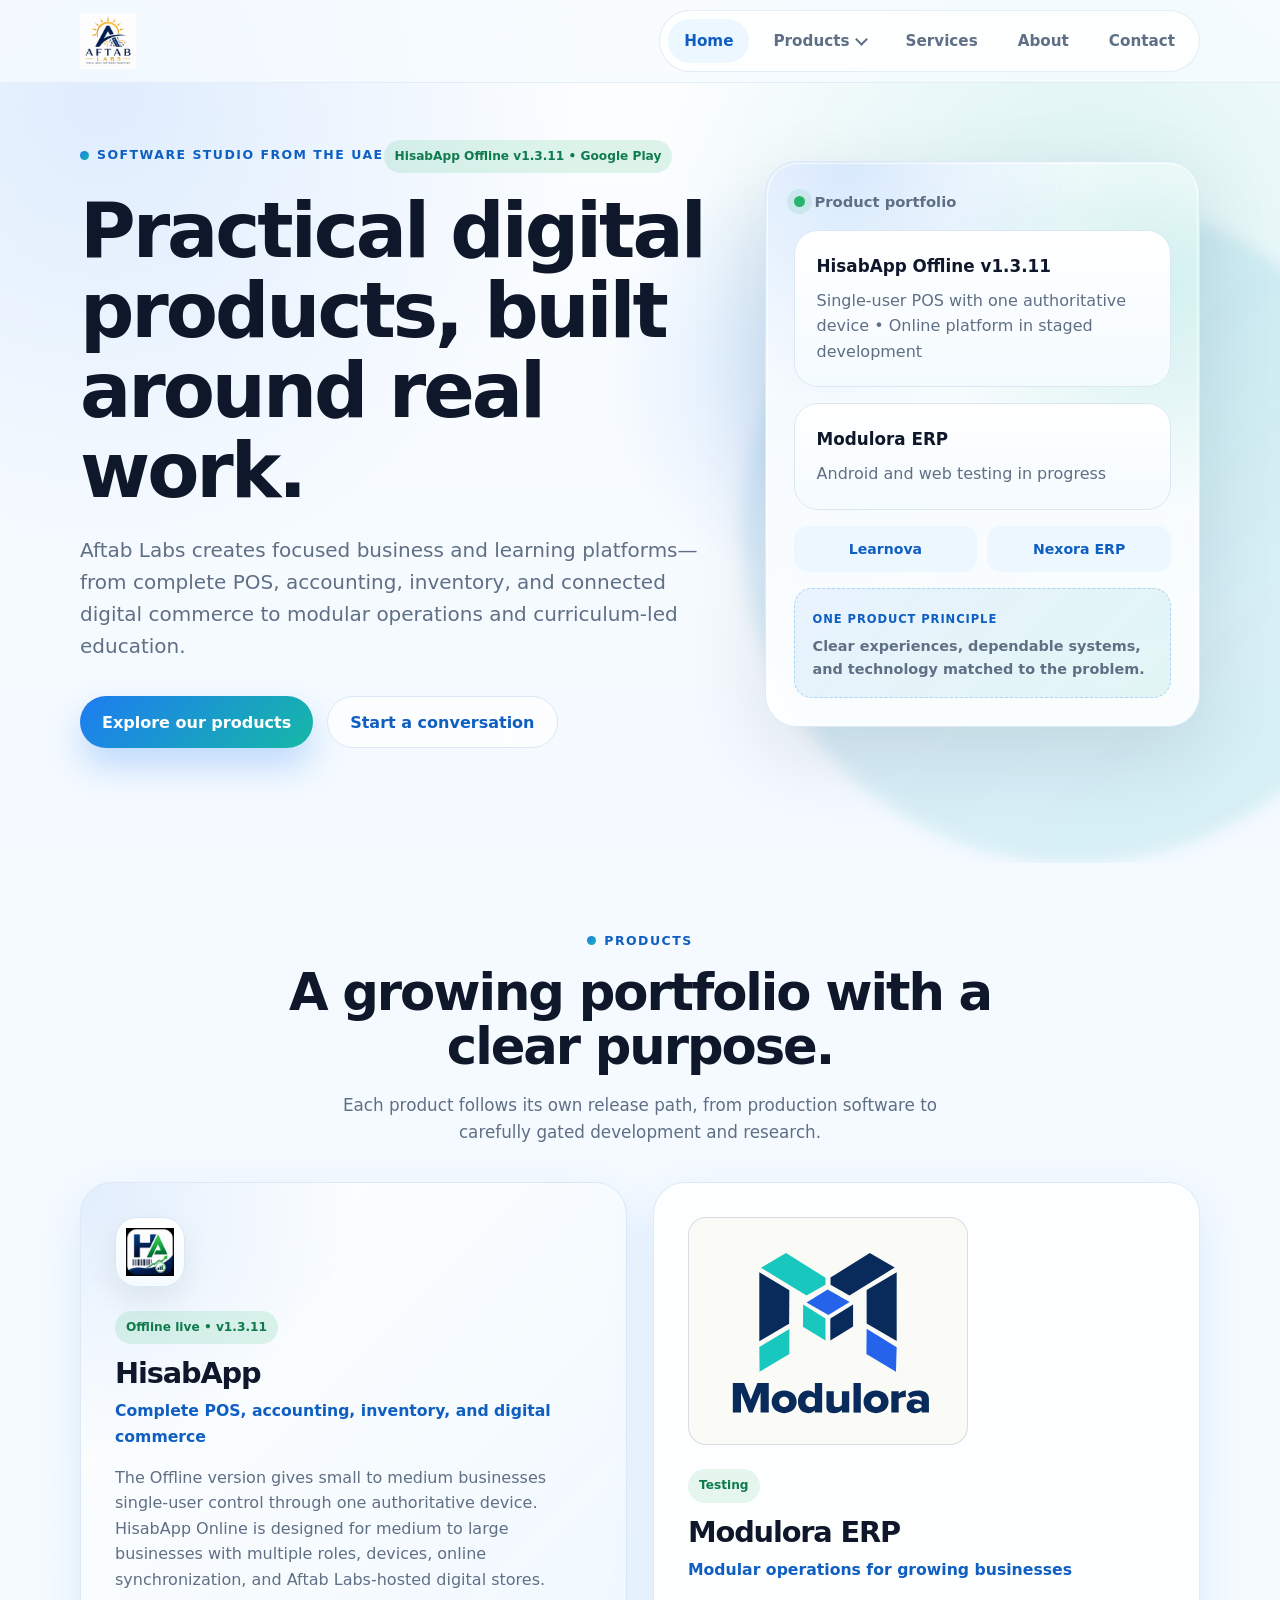
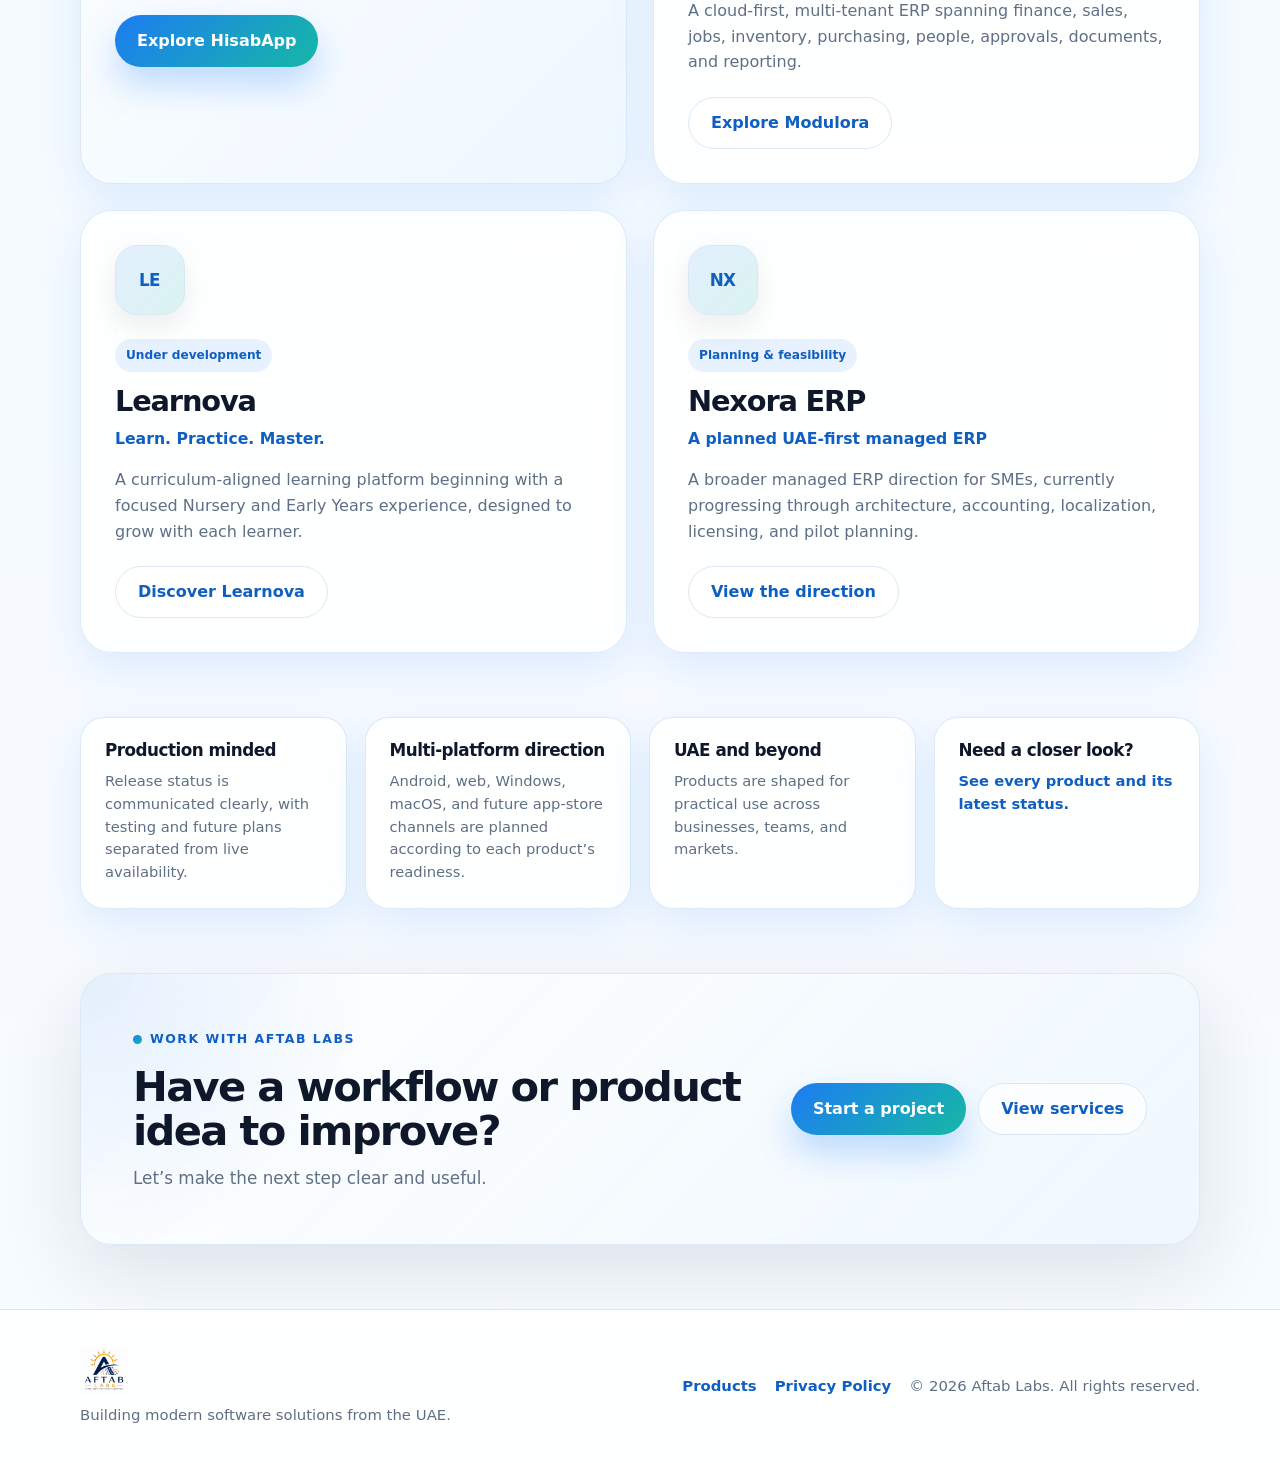
==== commit 9dd4013c: "Use corrected Modulora stacked logo" ====
--- a/index.html
+++ b/index.html
@@ -24,7 +24,7 @@
   <main>
     <section class="hero section home-hero"><div class="container hero-grid"><div class="hero-copy reveal"><p class="eyebrow">Software studio from the UAE</p><span class="badge badge-live">HisabApp Offline v1.3.11 &bull; Google Play</span><h1>Practical digital products, built around real work.</h1><p class="hero-text">Aftab Labs creates focused business and learning platforms—from complete POS, accounting, inventory, and connected digital commerce to modular operations and curriculum-led education.</p><div class="hero-actions"><a class="btn btn-primary" href="/products">Explore our products</a><a class="btn btn-secondary" href="/contact">Start a conversation</a></div></div><div class="hero-card reveal" aria-label="Aftab Labs product portfolio"><div class="hero-card-header"><span class="status-dot"></span><span>Product portfolio</span></div><div class="metric-card"><strong>HisabApp Offline v1.3.11</strong><span>Single-user POS with one authoritative device &bull; Online platform in staged development</span></div><div class="metric-card"><strong>Modulora ERP</strong><span>Android and web testing in progress</span></div><div class="capability-list"><span>Learnova</span><span>Nexora ERP</span></div><div class="hero-next"><span class="hero-next-label">One product principle</span><p>Clear experiences, dependable systems, and technology matched to the problem.</p></div></div></div></section>
 
-    <section class="section products"><div class="container"><div class="section-heading centered reveal"><p class="eyebrow">Products</p><h2>A growing portfolio with a clear purpose.</h2><p>Each product follows its own release path, from production software to carefully gated development and research.</p></div><div class="product-grid portfolio-grid"><article class="product-card featured portfolio-card reveal"><div class="product-logo-wrap"><img src="assets/hisabapp-logo.png" alt="HisabApp logo"></div><div><span class="badge badge-live">Offline live &bull; v1.3.11</span><h3>HisabApp</h3><p class="product-tagline">Complete POS, accounting, inventory, and digital commerce</p><p>The Offline version gives small to medium businesses single-user control through one authoritative device. HisabApp Online is designed for medium to large businesses with multiple roles, devices, online synchronization, and Aftab Labs-hosted digital stores.</p><div class="product-actions"><a class="btn btn-primary" href="/hisabapp">Explore HisabApp</a></div></div></article><article class="product-card portfolio-card reveal"><div class="product-brand-lockup"><img src="assets/modulora-lockup.svg" alt="Modulora ERP logo"></div><div><span class="badge badge-green">Testing</span><h3>Modulora ERP</h3><p class="product-tagline">Modular operations for growing businesses</p><p>A cloud-first, multi-tenant ERP spanning finance, sales, jobs, inventory, purchasing, people, approvals, documents, and reporting.</p><div class="product-actions"><a class="btn btn-secondary" href="/modulora-erp">Explore Modulora</a></div></div></article><article class="product-card portfolio-card reveal"><div class="product-icon product-monogram" aria-hidden="true">LE</div><div><span class="badge badge-development">Under development</span><h3>Learnova</h3><p class="product-tagline">Learn. Practice. Master.</p><p>A curriculum-aligned learning platform beginning with a focused Nursery and Early Years experience, designed to grow with each learner.</p><div class="product-actions"><a class="btn btn-secondary" href="/learnova">Discover Learnova</a></div></div></article><article class="product-card portfolio-card reveal"><div class="product-icon product-monogram" aria-hidden="true">NX</div><div><span class="badge badge-planning">Planning &amp; feasibility</span><h3>Nexora ERP</h3><p class="product-tagline">A planned UAE-first managed ERP</p><p>A broader managed ERP direction for SMEs, currently progressing through architecture, accounting, localization, licensing, and pilot planning.</p><div class="product-actions"><a class="btn btn-secondary" href="/nexora-erp">View the direction</a></div></div></article></div></div></section>
+    <section class="section products"><div class="container"><div class="section-heading centered reveal"><p class="eyebrow">Products</p><h2>A growing portfolio with a clear purpose.</h2><p>Each product follows its own release path, from production software to carefully gated development and research.</p></div><div class="product-grid portfolio-grid"><article class="product-card featured portfolio-card reveal"><div class="product-logo-wrap"><img src="assets/hisabapp-logo.png" alt="HisabApp logo"></div><div><span class="badge badge-live">Offline live &bull; v1.3.11</span><h3>HisabApp</h3><p class="product-tagline">Complete POS, accounting, inventory, and digital commerce</p><p>The Offline version gives small to medium businesses single-user control through one authoritative device. HisabApp Online is designed for medium to large businesses with multiple roles, devices, online synchronization, and Aftab Labs-hosted digital stores.</p><div class="product-actions"><a class="btn btn-primary" href="/hisabapp">Explore HisabApp</a></div></div></article><article class="product-card portfolio-card reveal"><div class="product-brand-lockup"><img src="assets/modulora-stacked-lockup.svg?v=cca6dd8" alt="Modulora ERP logo"></div><div><span class="badge badge-green">Testing</span><h3>Modulora ERP</h3><p class="product-tagline">Modular operations for growing businesses</p><p>A cloud-first, multi-tenant ERP spanning finance, sales, jobs, inventory, purchasing, people, approvals, documents, and reporting.</p><div class="product-actions"><a class="btn btn-secondary" href="/modulora-erp">Explore Modulora</a></div></div></article><article class="product-card portfolio-card reveal"><div class="product-icon product-monogram" aria-hidden="true">LE</div><div><span class="badge badge-development">Under development</span><h3>Learnova</h3><p class="product-tagline">Learn. Practice. Master.</p><p>A curriculum-aligned learning platform beginning with a focused Nursery and Early Years experience, designed to grow with each learner.</p><div class="product-actions"><a class="btn btn-secondary" href="/learnova">Discover Learnova</a></div></div></article><article class="product-card portfolio-card reveal"><div class="product-icon product-monogram" aria-hidden="true">NX</div><div><span class="badge badge-planning">Planning &amp; feasibility</span><h3>Nexora ERP</h3><p class="product-tagline">A planned UAE-first managed ERP</p><p>A broader managed ERP direction for SMEs, currently progressing through architecture, accounting, localization, licensing, and pilot planning.</p><div class="product-actions"><a class="btn btn-secondary" href="/nexora-erp">View the direction</a></div></div></article></div></div></section>
 
     <section class="section trust"><div class="container"><div class="trust-grid"><article class="trust-card reveal"><h3>Production minded</h3><p>Release status is communicated clearly, with testing and future plans separated from live availability.</p></article><article class="trust-card reveal"><h3>Multi-platform direction</h3><p>Android, web, Windows, macOS, and future app-store channels are planned according to each product&rsquo;s readiness.</p></article><article class="trust-card reveal"><h3>UAE and beyond</h3><p>Products are shaped for practical use across businesses, teams, and markets.</p></article><article class="trust-card reveal"><h3>Need a closer look?</h3><p><a href="/products">See every product and its latest status.</a></p></article></div></div></section>
 
--- a/style.css
+++ b/style.css
@@ -1003,23 +1003,27 @@
 .product-brand-lockup {
   display: grid;
   place-items: center;
-  width: min(220px, 100%);
-  min-height: 70px;
-  padding: 12px 16px;
+  width: min(280px, 100%);
+  min-height: 85px;
+  padding: 14px 18px;
   background: #fafaf7;
   border: 1px solid rgba(8, 43, 92, 0.14);
   border-radius: 18px;
+  overflow: visible;
 }
 
 .product-brand-lockup img {
+  display: block;
   width: 100%;
   height: auto;
 }
 
 .modulora-hero-logo {
-  width: min(340px, 100%);
-  margin-bottom: 6px;
-  padding: 14px 18px;
+  display: block;
+  width: min(300px, 100%);
+  height: auto;
+  margin: 0 auto 8px;
+  padding: 16px;
   background: #fafaf7;
   border: 1px solid rgba(8, 43, 92, 0.14);
   border-radius: 18px;
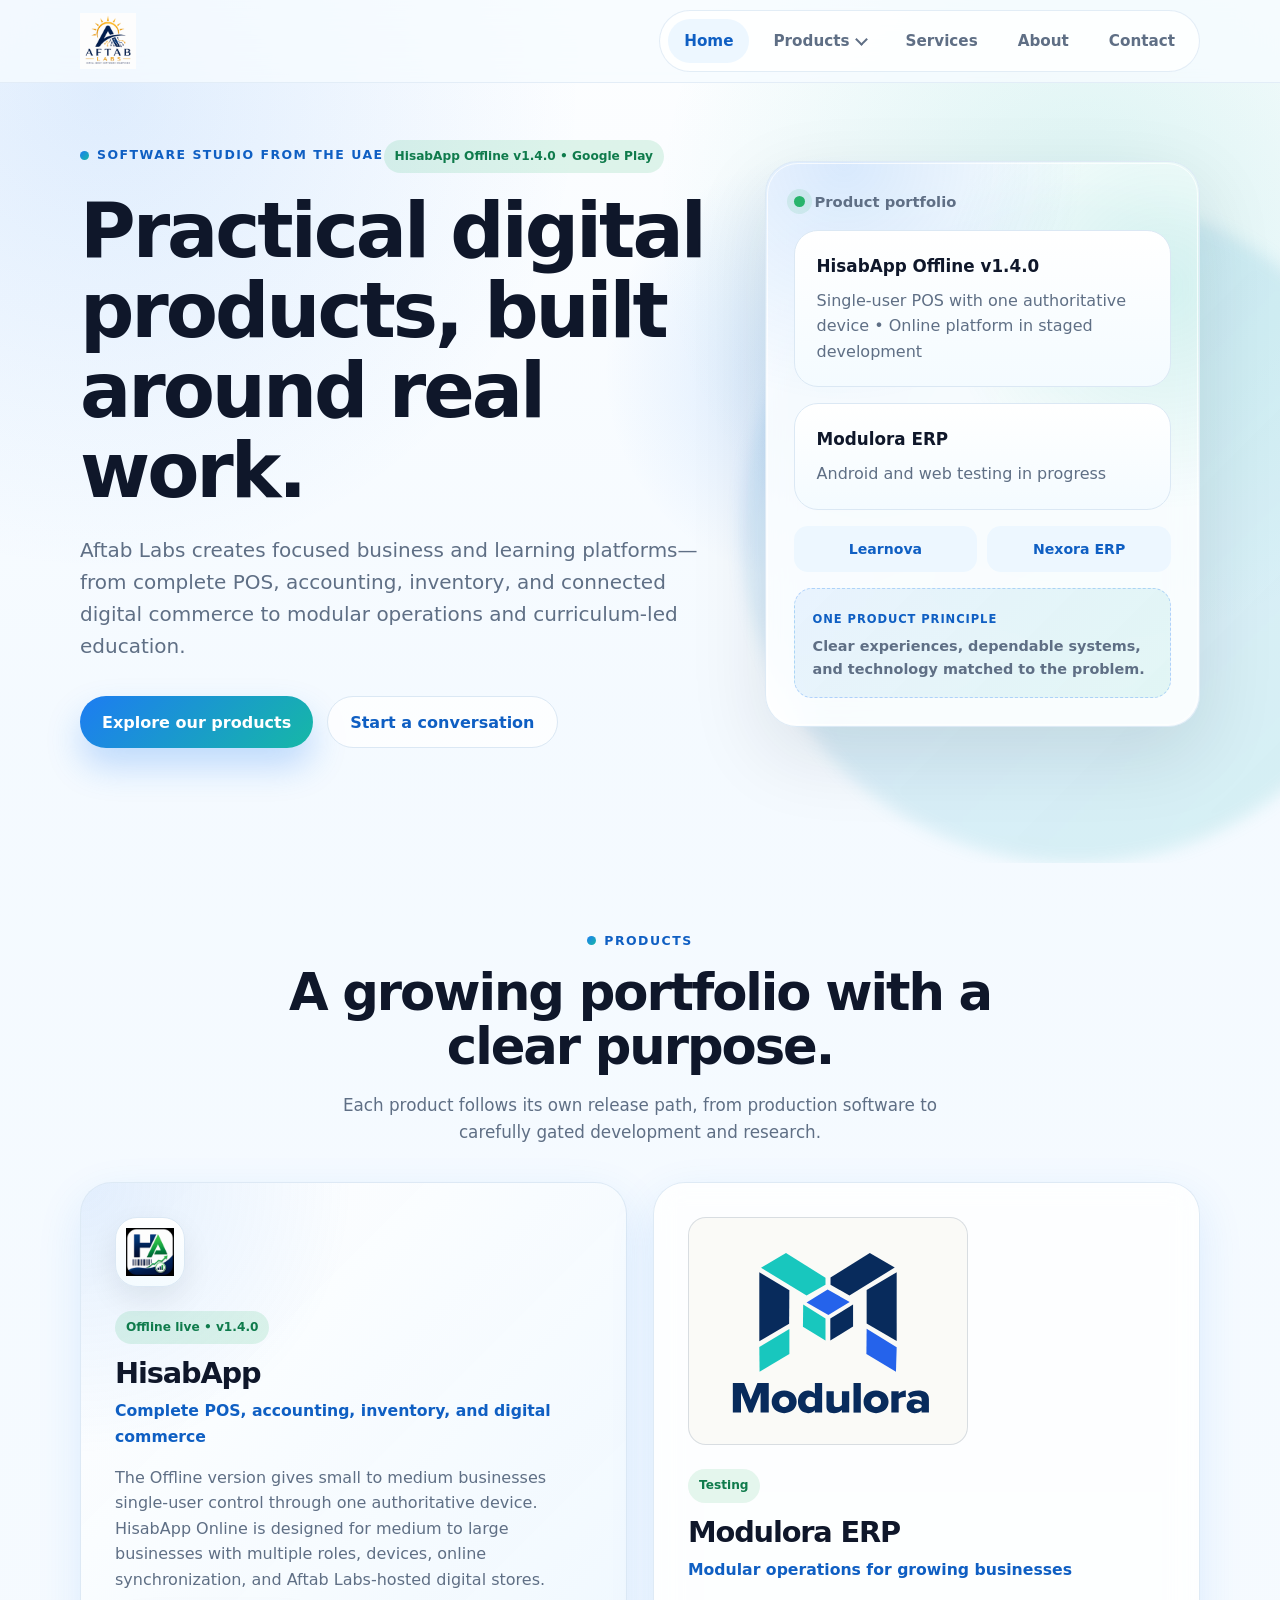
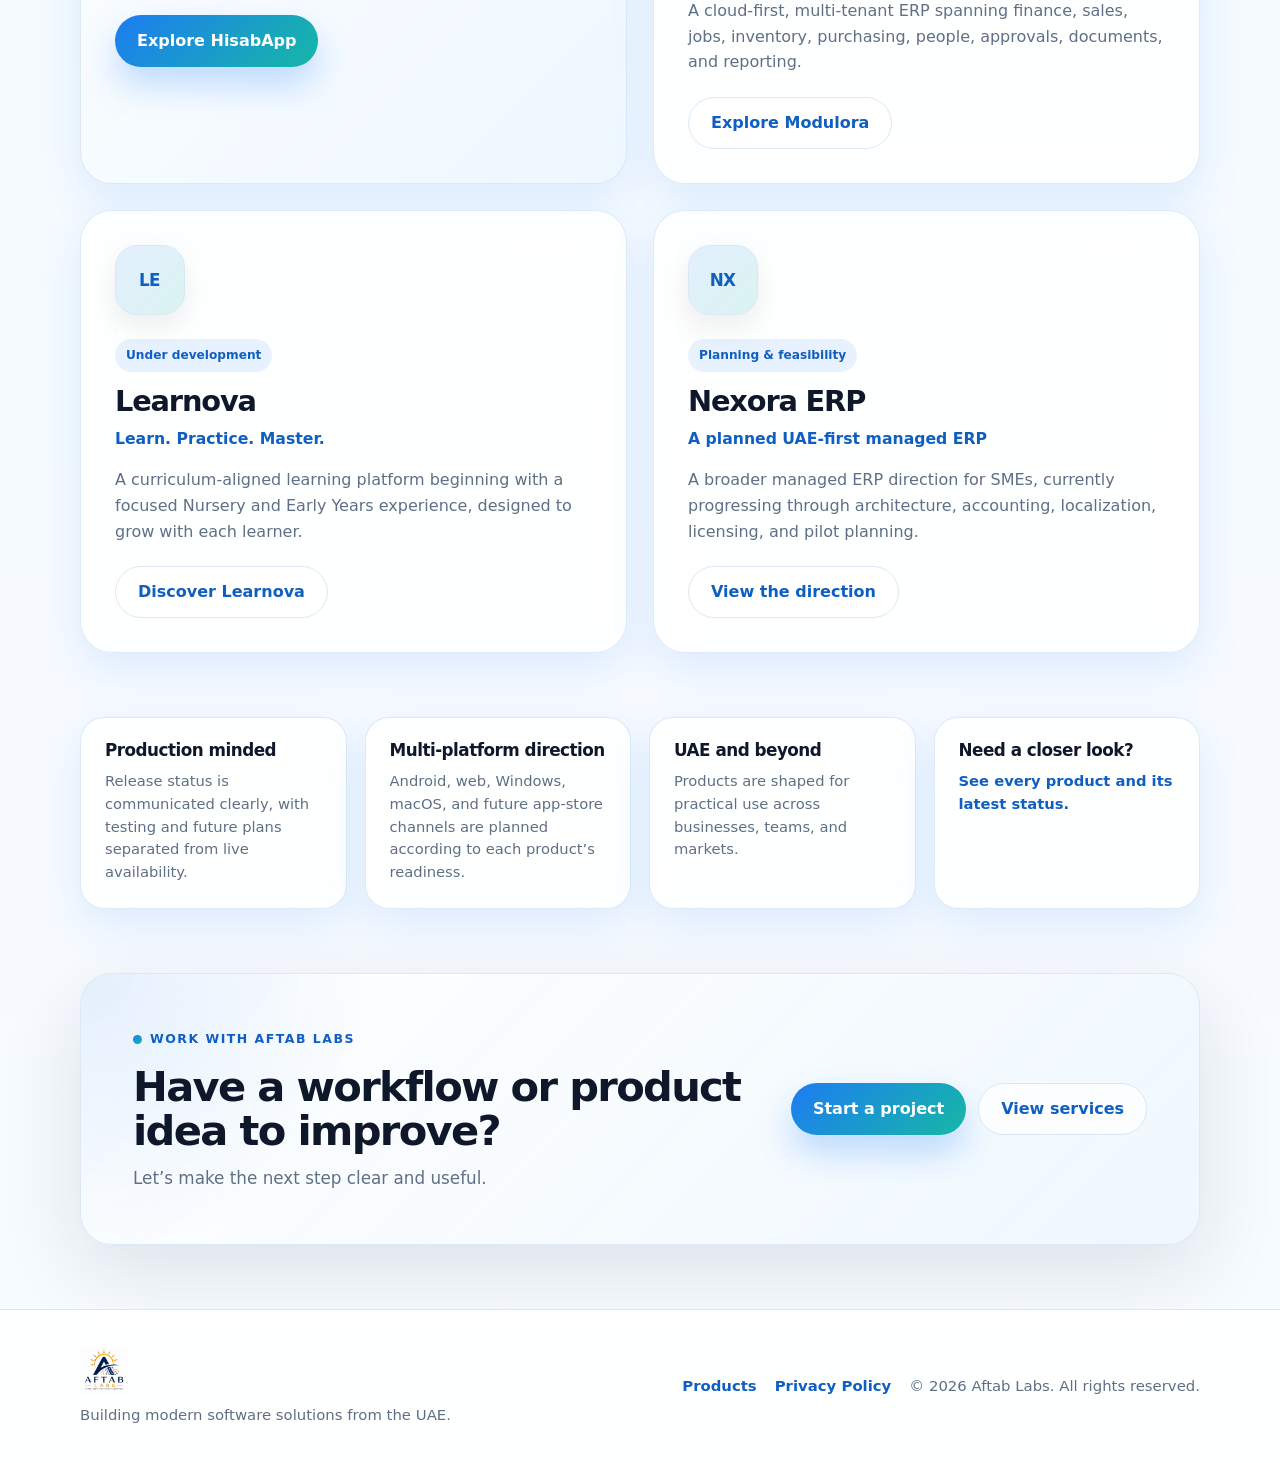
==== commit 658cd9d1: "Update HisabApp to version 1.4.0" ====
--- a/index.html
+++ b/index.html
@@ -22,9 +22,9 @@
   <header class="site-header" data-header><nav class="nav container" aria-label="Primary navigation"><a class="brand" href="/" aria-label="Aftab Labs home"><img src="assets/aftab-labs-logo-final.png" alt="Aftab Labs logo"></a><button class="nav-toggle" type="button" aria-expanded="false" aria-controls="primary-menu" data-nav-toggle><span class="sr-only">Toggle navigation</span><span></span><span></span><span></span></button><div class="nav-menu" id="primary-menu" data-nav-menu><a href="/" aria-current="page">Home</a><details class="nav-products" data-product-menu><summary>Products</summary><div class="nav-products-panel"><a href="/products"><strong>All products</strong><span>View the complete Aftab Labs portfolio</span></a><a href="/hisabapp"><strong>HisabApp</strong><span>POS, accounting, stock, and online stores</span></a><a href="/modulora-erp"><strong>Modulora ERP</strong><span>Cloud-first modular operations</span></a><a href="/learnova"><strong>Learnova</strong><span>Curriculum-aligned learning</span></a><a href="/nexora-erp"><strong>Nexora ERP</strong><span>Planned UAE-first managed ERP</span></a></div></details><a href="/services">Services</a><a href="/about">About</a><a href="/contact">Contact</a></div></nav></header>
 
   <main>
-    <section class="hero section home-hero"><div class="container hero-grid"><div class="hero-copy reveal"><p class="eyebrow">Software studio from the UAE</p><span class="badge badge-live">HisabApp Offline v1.3.11 &bull; Google Play</span><h1>Practical digital products, built around real work.</h1><p class="hero-text">Aftab Labs creates focused business and learning platforms—from complete POS, accounting, inventory, and connected digital commerce to modular operations and curriculum-led education.</p><div class="hero-actions"><a class="btn btn-primary" href="/products">Explore our products</a><a class="btn btn-secondary" href="/contact">Start a conversation</a></div></div><div class="hero-card reveal" aria-label="Aftab Labs product portfolio"><div class="hero-card-header"><span class="status-dot"></span><span>Product portfolio</span></div><div class="metric-card"><strong>HisabApp Offline v1.3.11</strong><span>Single-user POS with one authoritative device &bull; Online platform in staged development</span></div><div class="metric-card"><strong>Modulora ERP</strong><span>Android and web testing in progress</span></div><div class="capability-list"><span>Learnova</span><span>Nexora ERP</span></div><div class="hero-next"><span class="hero-next-label">One product principle</span><p>Clear experiences, dependable systems, and technology matched to the problem.</p></div></div></div></section>
+    <section class="hero section home-hero"><div class="container hero-grid"><div class="hero-copy reveal"><p class="eyebrow">Software studio from the UAE</p><span class="badge badge-live">HisabApp Offline v1.4.0 &bull; Google Play</span><h1>Practical digital products, built around real work.</h1><p class="hero-text">Aftab Labs creates focused business and learning platforms—from complete POS, accounting, inventory, and connected digital commerce to modular operations and curriculum-led education.</p><div class="hero-actions"><a class="btn btn-primary" href="/products">Explore our products</a><a class="btn btn-secondary" href="/contact">Start a conversation</a></div></div><div class="hero-card reveal" aria-label="Aftab Labs product portfolio"><div class="hero-card-header"><span class="status-dot"></span><span>Product portfolio</span></div><div class="metric-card"><strong>HisabApp Offline v1.4.0</strong><span>Single-user POS with one authoritative device &bull; Online platform in staged development</span></div><div class="metric-card"><strong>Modulora ERP</strong><span>Android and web testing in progress</span></div><div class="capability-list"><span>Learnova</span><span>Nexora ERP</span></div><div class="hero-next"><span class="hero-next-label">One product principle</span><p>Clear experiences, dependable systems, and technology matched to the problem.</p></div></div></div></section>
 
-    <section class="section products"><div class="container"><div class="section-heading centered reveal"><p class="eyebrow">Products</p><h2>A growing portfolio with a clear purpose.</h2><p>Each product follows its own release path, from production software to carefully gated development and research.</p></div><div class="product-grid portfolio-grid"><article class="product-card featured portfolio-card reveal"><div class="product-logo-wrap"><img src="assets/hisabapp-logo.png" alt="HisabApp logo"></div><div><span class="badge badge-live">Offline live &bull; v1.3.11</span><h3>HisabApp</h3><p class="product-tagline">Complete POS, accounting, inventory, and digital commerce</p><p>The Offline version gives small to medium businesses single-user control through one authoritative device. HisabApp Online is designed for medium to large businesses with multiple roles, devices, online synchronization, and Aftab Labs-hosted digital stores.</p><div class="product-actions"><a class="btn btn-primary" href="/hisabapp">Explore HisabApp</a></div></div></article><article class="product-card portfolio-card reveal"><div class="product-brand-lockup"><img src="assets/modulora-stacked-lockup.svg?v=cca6dd8" alt="Modulora ERP logo"></div><div><span class="badge badge-green">Testing</span><h3>Modulora ERP</h3><p class="product-tagline">Modular operations for growing businesses</p><p>A cloud-first, multi-tenant ERP spanning finance, sales, jobs, inventory, purchasing, people, approvals, documents, and reporting.</p><div class="product-actions"><a class="btn btn-secondary" href="/modulora-erp">Explore Modulora</a></div></div></article><article class="product-card portfolio-card reveal"><div class="product-icon product-monogram" aria-hidden="true">LE</div><div><span class="badge badge-development">Under development</span><h3>Learnova</h3><p class="product-tagline">Learn. Practice. Master.</p><p>A curriculum-aligned learning platform beginning with a focused Nursery and Early Years experience, designed to grow with each learner.</p><div class="product-actions"><a class="btn btn-secondary" href="/learnova">Discover Learnova</a></div></div></article><article class="product-card portfolio-card reveal"><div class="product-icon product-monogram" aria-hidden="true">NX</div><div><span class="badge badge-planning">Planning &amp; feasibility</span><h3>Nexora ERP</h3><p class="product-tagline">A planned UAE-first managed ERP</p><p>A broader managed ERP direction for SMEs, currently progressing through architecture, accounting, localization, licensing, and pilot planning.</p><div class="product-actions"><a class="btn btn-secondary" href="/nexora-erp">View the direction</a></div></div></article></div></div></section>
+    <section class="section products"><div class="container"><div class="section-heading centered reveal"><p class="eyebrow">Products</p><h2>A growing portfolio with a clear purpose.</h2><p>Each product follows its own release path, from production software to carefully gated development and research.</p></div><div class="product-grid portfolio-grid"><article class="product-card featured portfolio-card reveal"><div class="product-logo-wrap"><img src="assets/hisabapp-logo.png" alt="HisabApp logo"></div><div><span class="badge badge-live">Offline live &bull; v1.4.0</span><h3>HisabApp</h3><p class="product-tagline">Complete POS, accounting, inventory, and digital commerce</p><p>The Offline version gives small to medium businesses single-user control through one authoritative device. HisabApp Online is designed for medium to large businesses with multiple roles, devices, online synchronization, and Aftab Labs-hosted digital stores.</p><div class="product-actions"><a class="btn btn-primary" href="/hisabapp">Explore HisabApp</a></div></div></article><article class="product-card portfolio-card reveal"><div class="product-brand-lockup"><img src="assets/modulora-stacked-lockup.svg?v=cca6dd8" alt="Modulora ERP logo"></div><div><span class="badge badge-green">Testing</span><h3>Modulora ERP</h3><p class="product-tagline">Modular operations for growing businesses</p><p>A cloud-first, multi-tenant ERP spanning finance, sales, jobs, inventory, purchasing, people, approvals, documents, and reporting.</p><div class="product-actions"><a class="btn btn-secondary" href="/modulora-erp">Explore Modulora</a></div></div></article><article class="product-card portfolio-card reveal"><div class="product-icon product-monogram" aria-hidden="true">LE</div><div><span class="badge badge-development">Under development</span><h3>Learnova</h3><p class="product-tagline">Learn. Practice. Master.</p><p>A curriculum-aligned learning platform beginning with a focused Nursery and Early Years experience, designed to grow with each learner.</p><div class="product-actions"><a class="btn btn-secondary" href="/learnova">Discover Learnova</a></div></div></article><article class="product-card portfolio-card reveal"><div class="product-icon product-monogram" aria-hidden="true">NX</div><div><span class="badge badge-planning">Planning &amp; feasibility</span><h3>Nexora ERP</h3><p class="product-tagline">A planned UAE-first managed ERP</p><p>A broader managed ERP direction for SMEs, currently progressing through architecture, accounting, localization, licensing, and pilot planning.</p><div class="product-actions"><a class="btn btn-secondary" href="/nexora-erp">View the direction</a></div></div></article></div></div></section>
 
     <section class="section trust"><div class="container"><div class="trust-grid"><article class="trust-card reveal"><h3>Production minded</h3><p>Release status is communicated clearly, with testing and future plans separated from live availability.</p></article><article class="trust-card reveal"><h3>Multi-platform direction</h3><p>Android, web, Windows, macOS, and future app-store channels are planned according to each product&rsquo;s readiness.</p></article><article class="trust-card reveal"><h3>UAE and beyond</h3><p>Products are shaped for practical use across businesses, teams, and markets.</p></article><article class="trust-card reveal"><h3>Need a closer look?</h3><p><a href="/products">See every product and its latest status.</a></p></article></div></div></section>
 
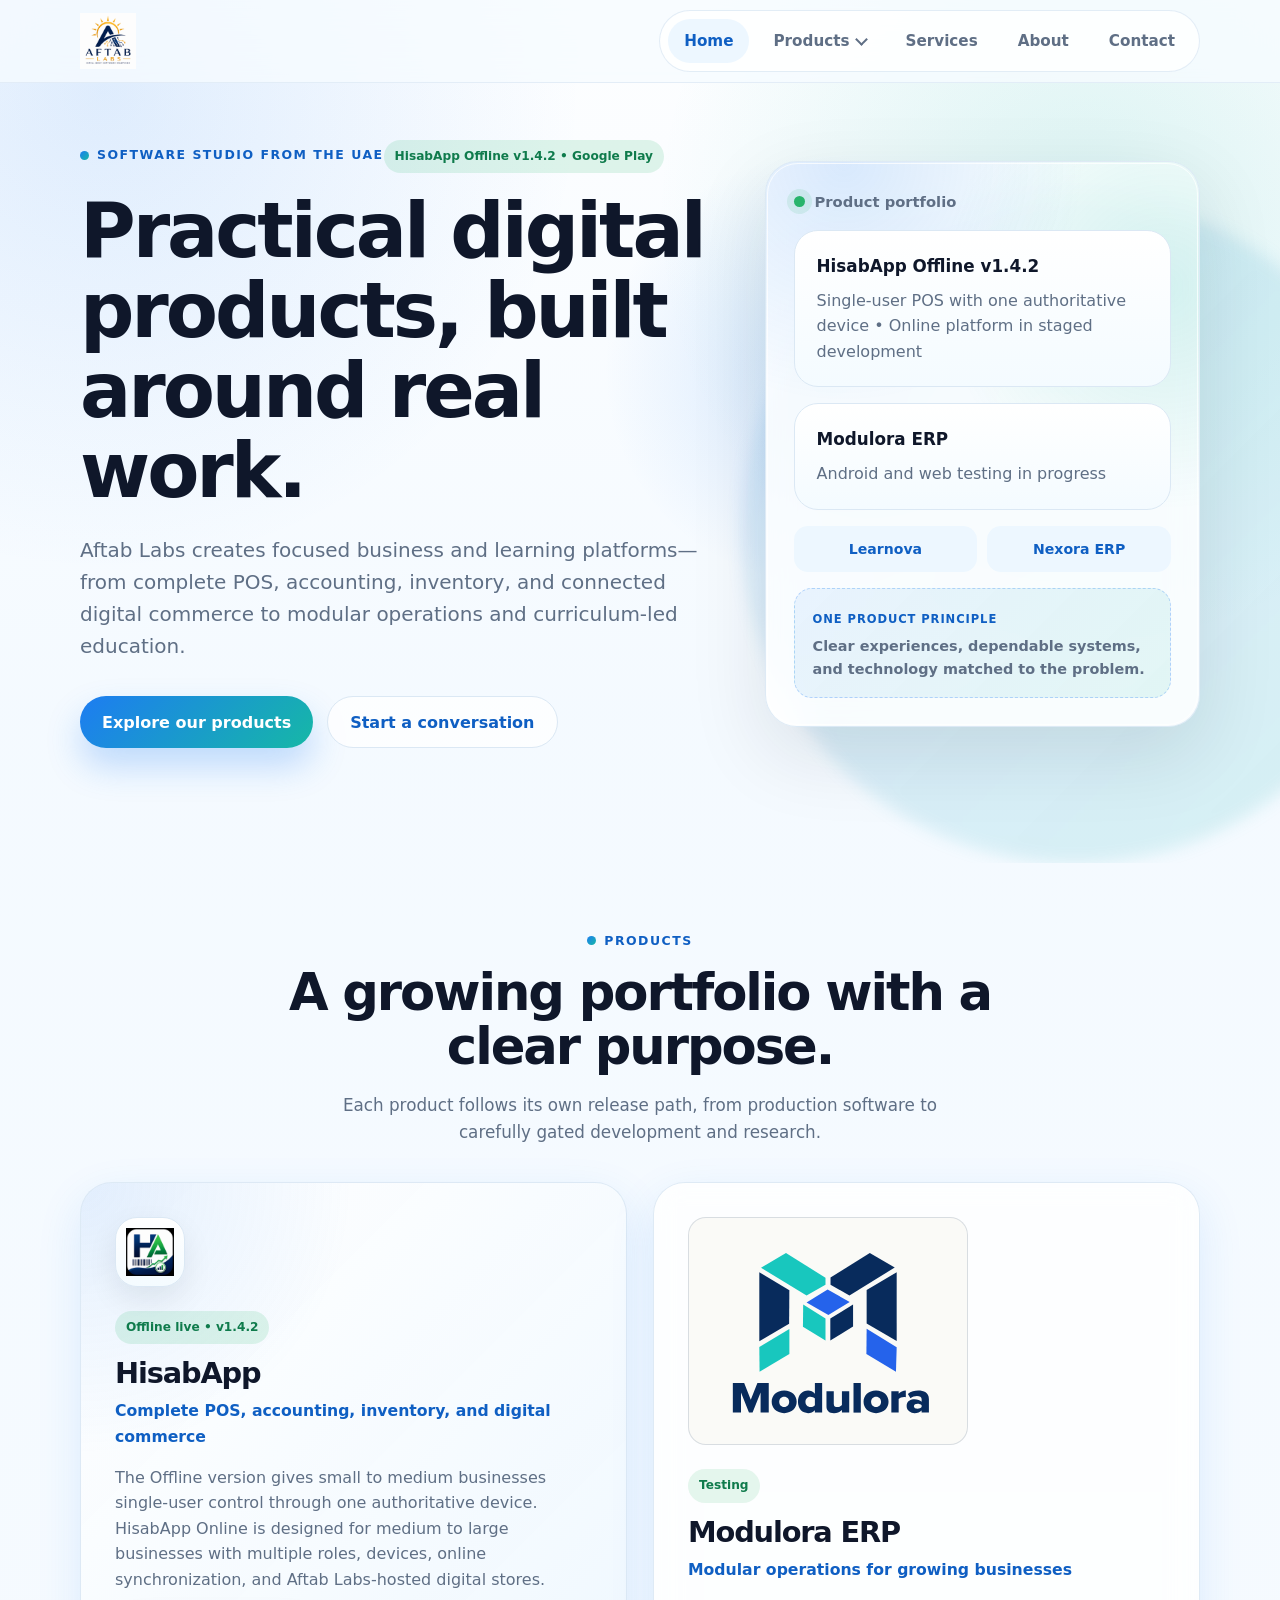
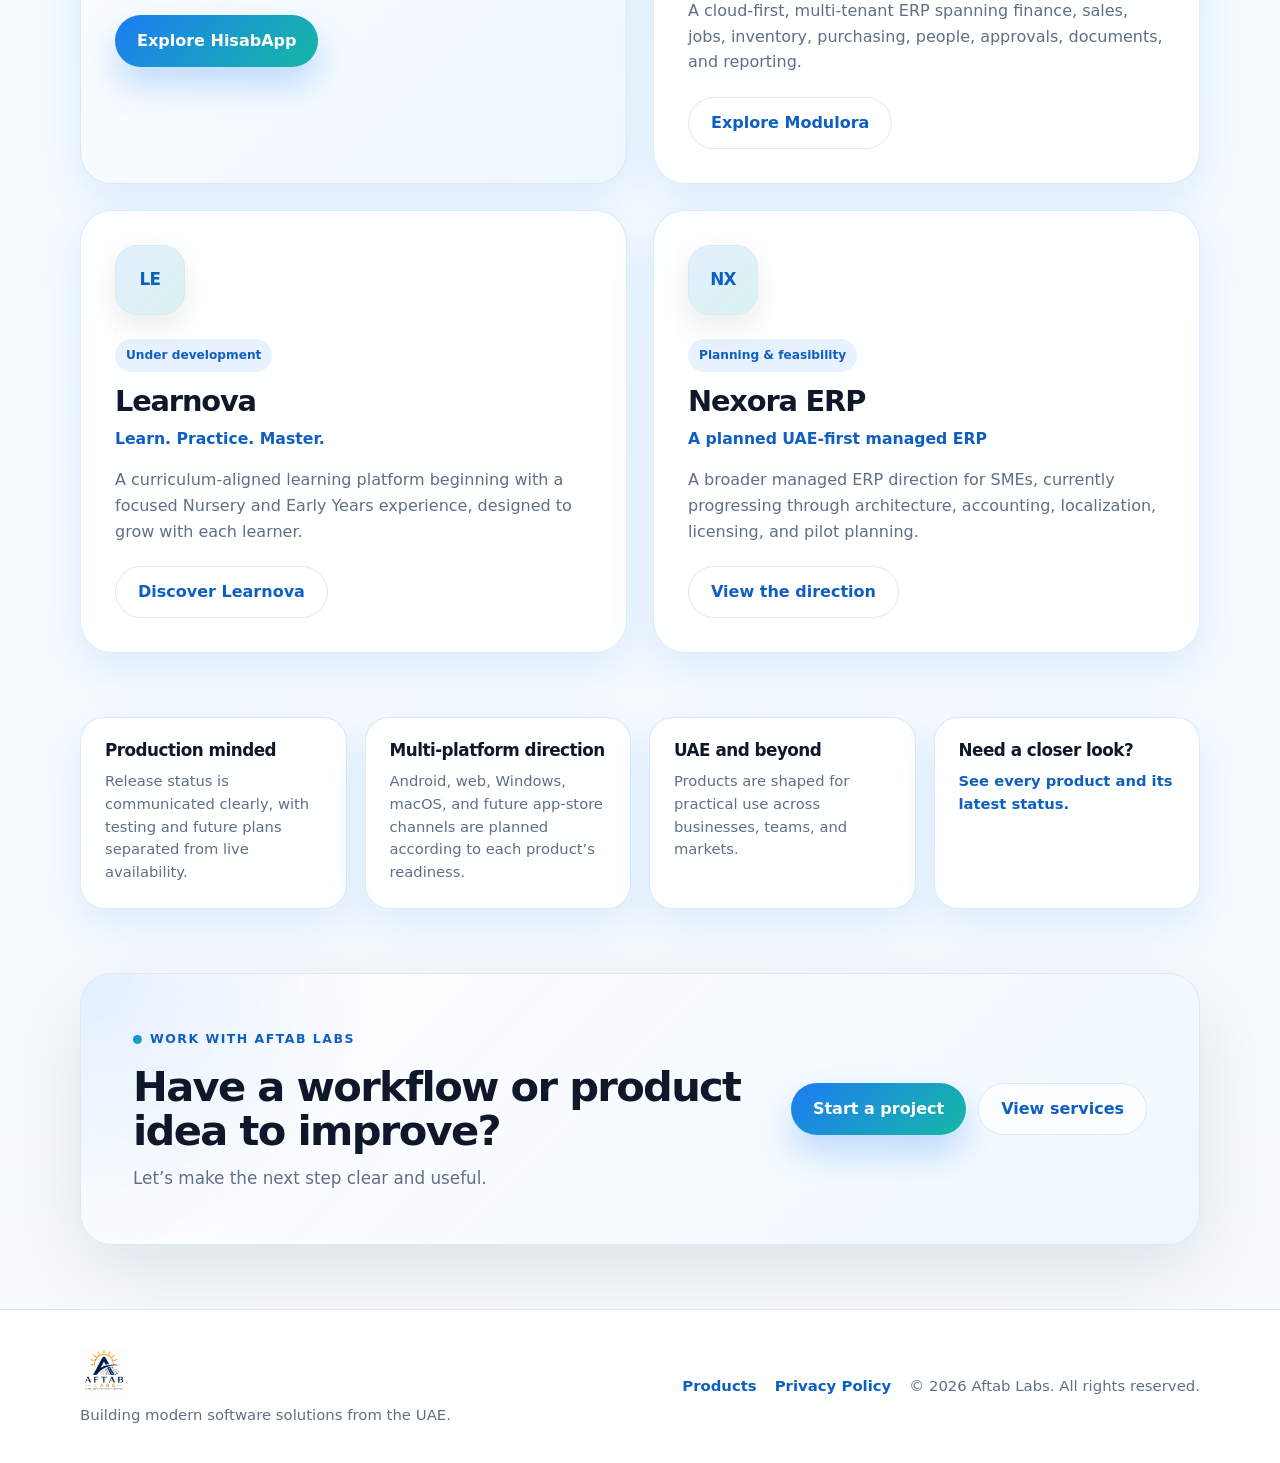
==== commit e5f0d4e2: "Update HisabApp production version to 1.4.2" ====
--- a/index.html
+++ b/index.html
@@ -22,9 +22,9 @@
   <header class="site-header" data-header><nav class="nav container" aria-label="Primary navigation"><a class="brand" href="/" aria-label="Aftab Labs home"><img src="assets/aftab-labs-logo-final.png" alt="Aftab Labs logo"></a><button class="nav-toggle" type="button" aria-expanded="false" aria-controls="primary-menu" data-nav-toggle><span class="sr-only">Toggle navigation</span><span></span><span></span><span></span></button><div class="nav-menu" id="primary-menu" data-nav-menu><a href="/" aria-current="page">Home</a><details class="nav-products" data-product-menu><summary>Products</summary><div class="nav-products-panel"><a href="/products"><strong>All products</strong><span>View the complete Aftab Labs portfolio</span></a><a href="/hisabapp"><strong>HisabApp</strong><span>POS, accounting, stock, and online stores</span></a><a href="/modulora-erp"><strong>Modulora ERP</strong><span>Cloud-first modular operations</span></a><a href="/learnova"><strong>Learnova</strong><span>Curriculum-aligned learning</span></a><a href="/nexora-erp"><strong>Nexora ERP</strong><span>Planned UAE-first managed ERP</span></a></div></details><a href="/services">Services</a><a href="/about">About</a><a href="/contact">Contact</a></div></nav></header>
 
   <main>
-    <section class="hero section home-hero"><div class="container hero-grid"><div class="hero-copy reveal"><p class="eyebrow">Software studio from the UAE</p><span class="badge badge-live">HisabApp Offline v1.4.0 &bull; Google Play</span><h1>Practical digital products, built around real work.</h1><p class="hero-text">Aftab Labs creates focused business and learning platforms—from complete POS, accounting, inventory, and connected digital commerce to modular operations and curriculum-led education.</p><div class="hero-actions"><a class="btn btn-primary" href="/products">Explore our products</a><a class="btn btn-secondary" href="/contact">Start a conversation</a></div></div><div class="hero-card reveal" aria-label="Aftab Labs product portfolio"><div class="hero-card-header"><span class="status-dot"></span><span>Product portfolio</span></div><div class="metric-card"><strong>HisabApp Offline v1.4.0</strong><span>Single-user POS with one authoritative device &bull; Online platform in staged development</span></div><div class="metric-card"><strong>Modulora ERP</strong><span>Android and web testing in progress</span></div><div class="capability-list"><span>Learnova</span><span>Nexora ERP</span></div><div class="hero-next"><span class="hero-next-label">One product principle</span><p>Clear experiences, dependable systems, and technology matched to the problem.</p></div></div></div></section>
+    <section class="hero section home-hero"><div class="container hero-grid"><div class="hero-copy reveal"><p class="eyebrow">Software studio from the UAE</p><span class="badge badge-live">HisabApp Offline v1.4.2 &bull; Google Play</span><h1>Practical digital products, built around real work.</h1><p class="hero-text">Aftab Labs creates focused business and learning platforms—from complete POS, accounting, inventory, and connected digital commerce to modular operations and curriculum-led education.</p><div class="hero-actions"><a class="btn btn-primary" href="/products">Explore our products</a><a class="btn btn-secondary" href="/contact">Start a conversation</a></div></div><div class="hero-card reveal" aria-label="Aftab Labs product portfolio"><div class="hero-card-header"><span class="status-dot"></span><span>Product portfolio</span></div><div class="metric-card"><strong>HisabApp Offline v1.4.2</strong><span>Single-user POS with one authoritative device &bull; Online platform in staged development</span></div><div class="metric-card"><strong>Modulora ERP</strong><span>Android and web testing in progress</span></div><div class="capability-list"><span>Learnova</span><span>Nexora ERP</span></div><div class="hero-next"><span class="hero-next-label">One product principle</span><p>Clear experiences, dependable systems, and technology matched to the problem.</p></div></div></div></section>
 
-    <section class="section products"><div class="container"><div class="section-heading centered reveal"><p class="eyebrow">Products</p><h2>A growing portfolio with a clear purpose.</h2><p>Each product follows its own release path, from production software to carefully gated development and research.</p></div><div class="product-grid portfolio-grid"><article class="product-card featured portfolio-card reveal"><div class="product-logo-wrap"><img src="assets/hisabapp-logo.png" alt="HisabApp logo"></div><div><span class="badge badge-live">Offline live &bull; v1.4.0</span><h3>HisabApp</h3><p class="product-tagline">Complete POS, accounting, inventory, and digital commerce</p><p>The Offline version gives small to medium businesses single-user control through one authoritative device. HisabApp Online is designed for medium to large businesses with multiple roles, devices, online synchronization, and Aftab Labs-hosted digital stores.</p><div class="product-actions"><a class="btn btn-primary" href="/hisabapp">Explore HisabApp</a></div></div></article><article class="product-card portfolio-card reveal"><div class="product-brand-lockup"><img src="assets/modulora-stacked-lockup.svg?v=cca6dd8" alt="Modulora ERP logo"></div><div><span class="badge badge-green">Testing</span><h3>Modulora ERP</h3><p class="product-tagline">Modular operations for growing businesses</p><p>A cloud-first, multi-tenant ERP spanning finance, sales, jobs, inventory, purchasing, people, approvals, documents, and reporting.</p><div class="product-actions"><a class="btn btn-secondary" href="/modulora-erp">Explore Modulora</a></div></div></article><article class="product-card portfolio-card reveal"><div class="product-icon product-monogram" aria-hidden="true">LE</div><div><span class="badge badge-development">Under development</span><h3>Learnova</h3><p class="product-tagline">Learn. Practice. Master.</p><p>A curriculum-aligned learning platform beginning with a focused Nursery and Early Years experience, designed to grow with each learner.</p><div class="product-actions"><a class="btn btn-secondary" href="/learnova">Discover Learnova</a></div></div></article><article class="product-card portfolio-card reveal"><div class="product-icon product-monogram" aria-hidden="true">NX</div><div><span class="badge badge-planning">Planning &amp; feasibility</span><h3>Nexora ERP</h3><p class="product-tagline">A planned UAE-first managed ERP</p><p>A broader managed ERP direction for SMEs, currently progressing through architecture, accounting, localization, licensing, and pilot planning.</p><div class="product-actions"><a class="btn btn-secondary" href="/nexora-erp">View the direction</a></div></div></article></div></div></section>
+    <section class="section products"><div class="container"><div class="section-heading centered reveal"><p class="eyebrow">Products</p><h2>A growing portfolio with a clear purpose.</h2><p>Each product follows its own release path, from production software to carefully gated development and research.</p></div><div class="product-grid portfolio-grid"><article class="product-card featured portfolio-card reveal"><div class="product-logo-wrap"><img src="assets/hisabapp-logo.png" alt="HisabApp logo"></div><div><span class="badge badge-live">Offline live &bull; v1.4.2</span><h3>HisabApp</h3><p class="product-tagline">Complete POS, accounting, inventory, and digital commerce</p><p>The Offline version gives small to medium businesses single-user control through one authoritative device. HisabApp Online is designed for medium to large businesses with multiple roles, devices, online synchronization, and Aftab Labs-hosted digital stores.</p><div class="product-actions"><a class="btn btn-primary" href="/hisabapp">Explore HisabApp</a></div></div></article><article class="product-card portfolio-card reveal"><div class="product-brand-lockup"><img src="assets/modulora-stacked-lockup.svg?v=cca6dd8" alt="Modulora ERP logo"></div><div><span class="badge badge-green">Testing</span><h3>Modulora ERP</h3><p class="product-tagline">Modular operations for growing businesses</p><p>A cloud-first, multi-tenant ERP spanning finance, sales, jobs, inventory, purchasing, people, approvals, documents, and reporting.</p><div class="product-actions"><a class="btn btn-secondary" href="/modulora-erp">Explore Modulora</a></div></div></article><article class="product-card portfolio-card reveal"><div class="product-icon product-monogram" aria-hidden="true">LE</div><div><span class="badge badge-development">Under development</span><h3>Learnova</h3><p class="product-tagline">Learn. Practice. Master.</p><p>A curriculum-aligned learning platform beginning with a focused Nursery and Early Years experience, designed to grow with each learner.</p><div class="product-actions"><a class="btn btn-secondary" href="/learnova">Discover Learnova</a></div></div></article><article class="product-card portfolio-card reveal"><div class="product-icon product-monogram" aria-hidden="true">NX</div><div><span class="badge badge-planning">Planning &amp; feasibility</span><h3>Nexora ERP</h3><p class="product-tagline">A planned UAE-first managed ERP</p><p>A broader managed ERP direction for SMEs, currently progressing through architecture, accounting, localization, licensing, and pilot planning.</p><div class="product-actions"><a class="btn btn-secondary" href="/nexora-erp">View the direction</a></div></div></article></div></div></section>
 
     <section class="section trust"><div class="container"><div class="trust-grid"><article class="trust-card reveal"><h3>Production minded</h3><p>Release status is communicated clearly, with testing and future plans separated from live availability.</p></article><article class="trust-card reveal"><h3>Multi-platform direction</h3><p>Android, web, Windows, macOS, and future app-store channels are planned according to each product&rsquo;s readiness.</p></article><article class="trust-card reveal"><h3>UAE and beyond</h3><p>Products are shaped for practical use across businesses, teams, and markets.</p></article><article class="trust-card reveal"><h3>Need a closer look?</h3><p><a href="/products">See every product and its latest status.</a></p></article></div></div></section>
 
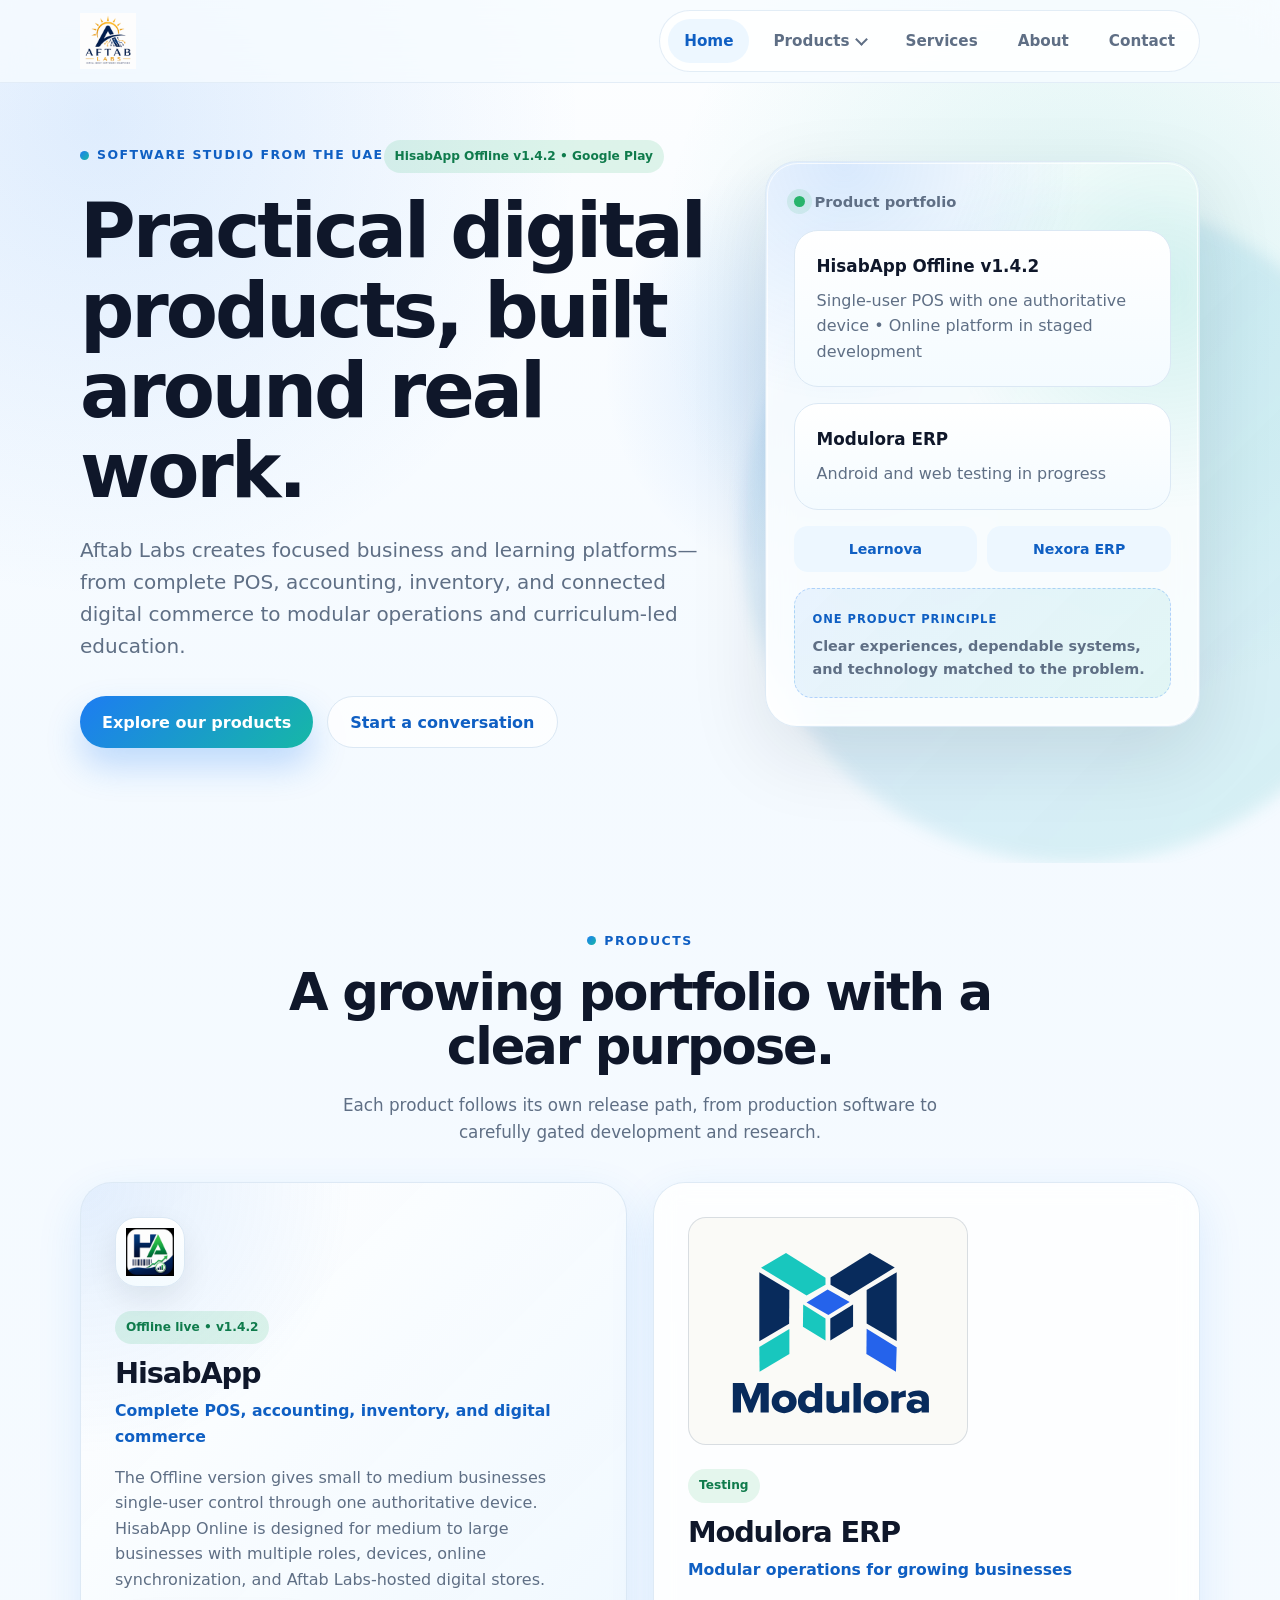
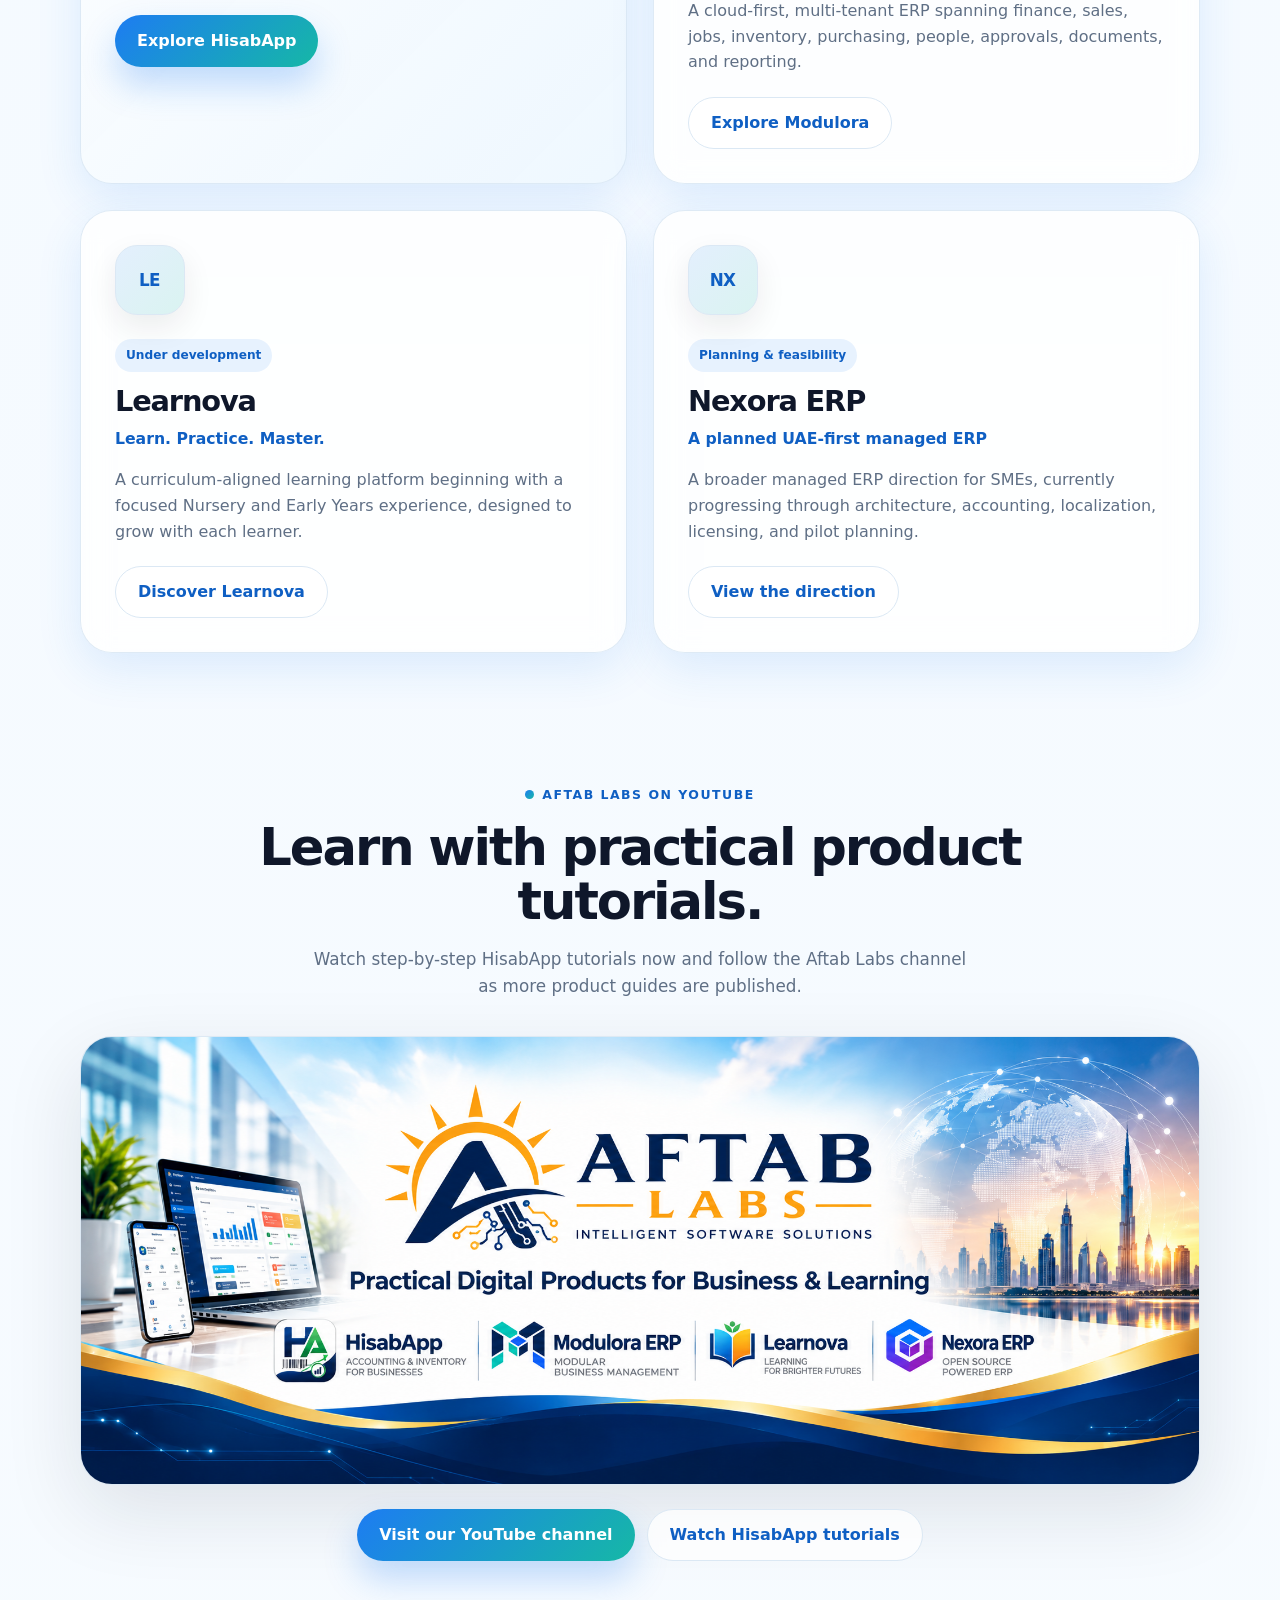
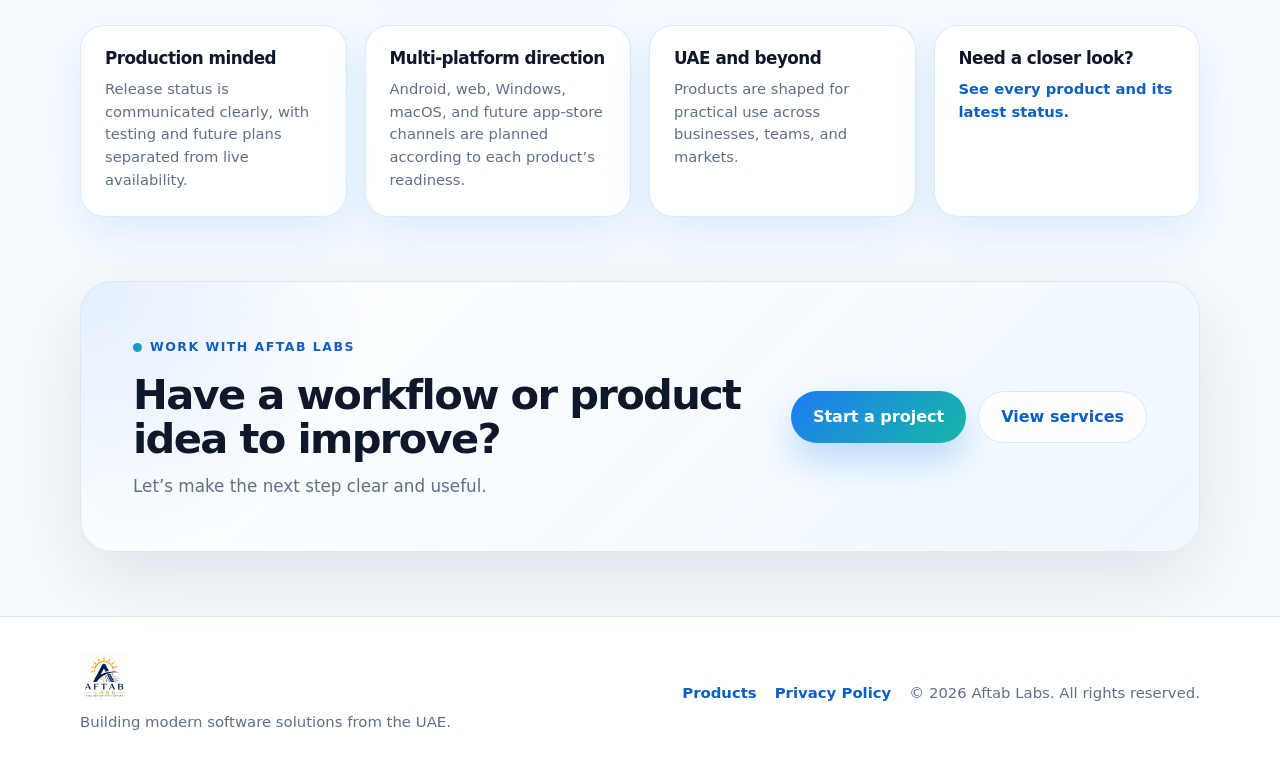
==== commit 2c3aa66c: "Feature YouTube banner on homepage" ====
--- a/index.html
+++ b/index.html
@@ -15,7 +15,7 @@
   <meta name="twitter:card" content="summary_large_image"><meta name="twitter:image" content="https://aftablabs.com/assets/aftab-labs-social-preview.png">
   <title>Aftab Labs | Practical software for modern businesses</title>
   <link rel="icon" type="image/png" href="assets/favicon.png">
-  <link rel="stylesheet" href="style.css">
+  <link rel="stylesheet" href="style.css?v=20261012">
   <script type="application/ld+json">{"@context":"https://schema.org","@type":"Organization","name":"Aftab Labs","url":"https://aftablabs.com/","logo":"https://aftablabs.com/assets/aftab-labs-logo-final.png","email":"info@aftablabs.com","telephone":"+971541717940","address":{"@type":"PostalAddress","addressCountry":"AE"}}</script>
 </head>
 <body>
@@ -26,6 +26,8 @@
 
     <section class="section products"><div class="container"><div class="section-heading centered reveal"><p class="eyebrow">Products</p><h2>A growing portfolio with a clear purpose.</h2><p>Each product follows its own release path, from production software to carefully gated development and research.</p></div><div class="product-grid portfolio-grid"><article class="product-card featured portfolio-card reveal"><div class="product-logo-wrap"><img src="assets/hisabapp-logo.png" alt="HisabApp logo"></div><div><span class="badge badge-live">Offline live &bull; v1.4.2</span><h3>HisabApp</h3><p class="product-tagline">Complete POS, accounting, inventory, and digital commerce</p><p>The Offline version gives small to medium businesses single-user control through one authoritative device. HisabApp Online is designed for medium to large businesses with multiple roles, devices, online synchronization, and Aftab Labs-hosted digital stores.</p><div class="product-actions"><a class="btn btn-primary" href="/hisabapp">Explore HisabApp</a></div></div></article><article class="product-card portfolio-card reveal"><div class="product-brand-lockup"><img src="assets/modulora-stacked-lockup.svg?v=cca6dd8" alt="Modulora ERP logo"></div><div><span class="badge badge-green">Testing</span><h3>Modulora ERP</h3><p class="product-tagline">Modular operations for growing businesses</p><p>A cloud-first, multi-tenant ERP spanning finance, sales, jobs, inventory, purchasing, people, approvals, documents, and reporting.</p><div class="product-actions"><a class="btn btn-secondary" href="/modulora-erp">Explore Modulora</a></div></div></article><article class="product-card portfolio-card reveal"><div class="product-icon product-monogram" aria-hidden="true">LE</div><div><span class="badge badge-development">Under development</span><h3>Learnova</h3><p class="product-tagline">Learn. Practice. Master.</p><p>A curriculum-aligned learning platform beginning with a focused Nursery and Early Years experience, designed to grow with each learner.</p><div class="product-actions"><a class="btn btn-secondary" href="/learnova">Discover Learnova</a></div></div></article><article class="product-card portfolio-card reveal"><div class="product-icon product-monogram" aria-hidden="true">NX</div><div><span class="badge badge-planning">Planning &amp; feasibility</span><h3>Nexora ERP</h3><p class="product-tagline">A planned UAE-first managed ERP</p><p>A broader managed ERP direction for SMEs, currently progressing through architecture, accounting, localization, licensing, and pilot planning.</p><div class="product-actions"><a class="btn btn-secondary" href="/nexora-erp">View the direction</a></div></div></article></div></div></section>
 
+    <section class="section youtube-feature"><div class="container"><div class="section-heading centered reveal"><p class="eyebrow">Aftab Labs on YouTube</p><h2>Learn with practical product tutorials.</h2><p>Watch step-by-step HisabApp tutorials now and follow the Aftab Labs channel as more product guides are published.</p></div><a class="youtube-banner reveal" href="https://www.youtube.com/@AftabLabs" target="_blank" rel="noopener" aria-label="Visit the Aftab Labs YouTube channel"><img src="assets/aftab-labs-youtube-banner.png" alt="Aftab Labs YouTube banner featuring HisabApp, Modulora ERP, Learnova, and Nexora ERP" width="1983" height="793" loading="lazy"></a><div class="youtube-feature-actions reveal"><a class="btn btn-primary" href="https://www.youtube.com/@AftabLabs" target="_blank" rel="noopener">Visit our YouTube channel</a><a class="btn btn-secondary" href="https://www.youtube.com/playlist?list=PLQWUmAtLNMjM" target="_blank" rel="noopener">Watch HisabApp tutorials</a></div></div></section>
+
     <section class="section trust"><div class="container"><div class="trust-grid"><article class="trust-card reveal"><h3>Production minded</h3><p>Release status is communicated clearly, with testing and future plans separated from live availability.</p></article><article class="trust-card reveal"><h3>Multi-platform direction</h3><p>Android, web, Windows, macOS, and future app-store channels are planned according to each product&rsquo;s readiness.</p></article><article class="trust-card reveal"><h3>UAE and beyond</h3><p>Products are shaped for practical use across businesses, teams, and markets.</p></article><article class="trust-card reveal"><h3>Need a closer look?</h3><p><a href="/products">See every product and its latest status.</a></p></article></div></div></section>
 
     <section class="section cta-band"><div class="container cta-band-card reveal"><div><p class="eyebrow">Work with Aftab Labs</p><h2>Have a workflow or product idea to improve?</h2><p>Let&rsquo;s make the next step clear and useful.</p></div><div class="cta-band-actions"><a class="btn btn-primary" href="/contact">Start a project</a><a class="btn btn-secondary" href="/services">View services</a></div></div></section>
--- a/style.css
+++ b/style.css
@@ -1071,6 +1071,41 @@
   font-size: 0.98rem !important;
 }
 
+.youtube-banner {
+  display: block;
+  overflow: hidden;
+  background: #ffffff;
+  border: 1px solid rgba(219, 232, 244, 0.92);
+  border-radius: var(--radius-xl);
+  box-shadow: var(--shadow);
+  transition: transform 180ms ease, box-shadow 180ms ease;
+}
+
+.youtube-banner:hover,
+.youtube-banner:focus-visible {
+  transform: translateY(-3px);
+  box-shadow: 0 26px 64px rgba(24, 70, 128, 0.2);
+}
+
+.youtube-banner:focus-visible {
+  outline: 3px solid rgba(29, 124, 242, 0.38);
+  outline-offset: 4px;
+}
+
+.youtube-banner img {
+  display: block;
+  width: 100%;
+  height: auto;
+}
+
+.youtube-feature-actions {
+  display: flex;
+  flex-wrap: wrap;
+  justify-content: center;
+  gap: 12px;
+  margin-top: 24px;
+}
+
 .release-note {
   margin-top: 14px !important;
   font-size: 0.92rem !important;
